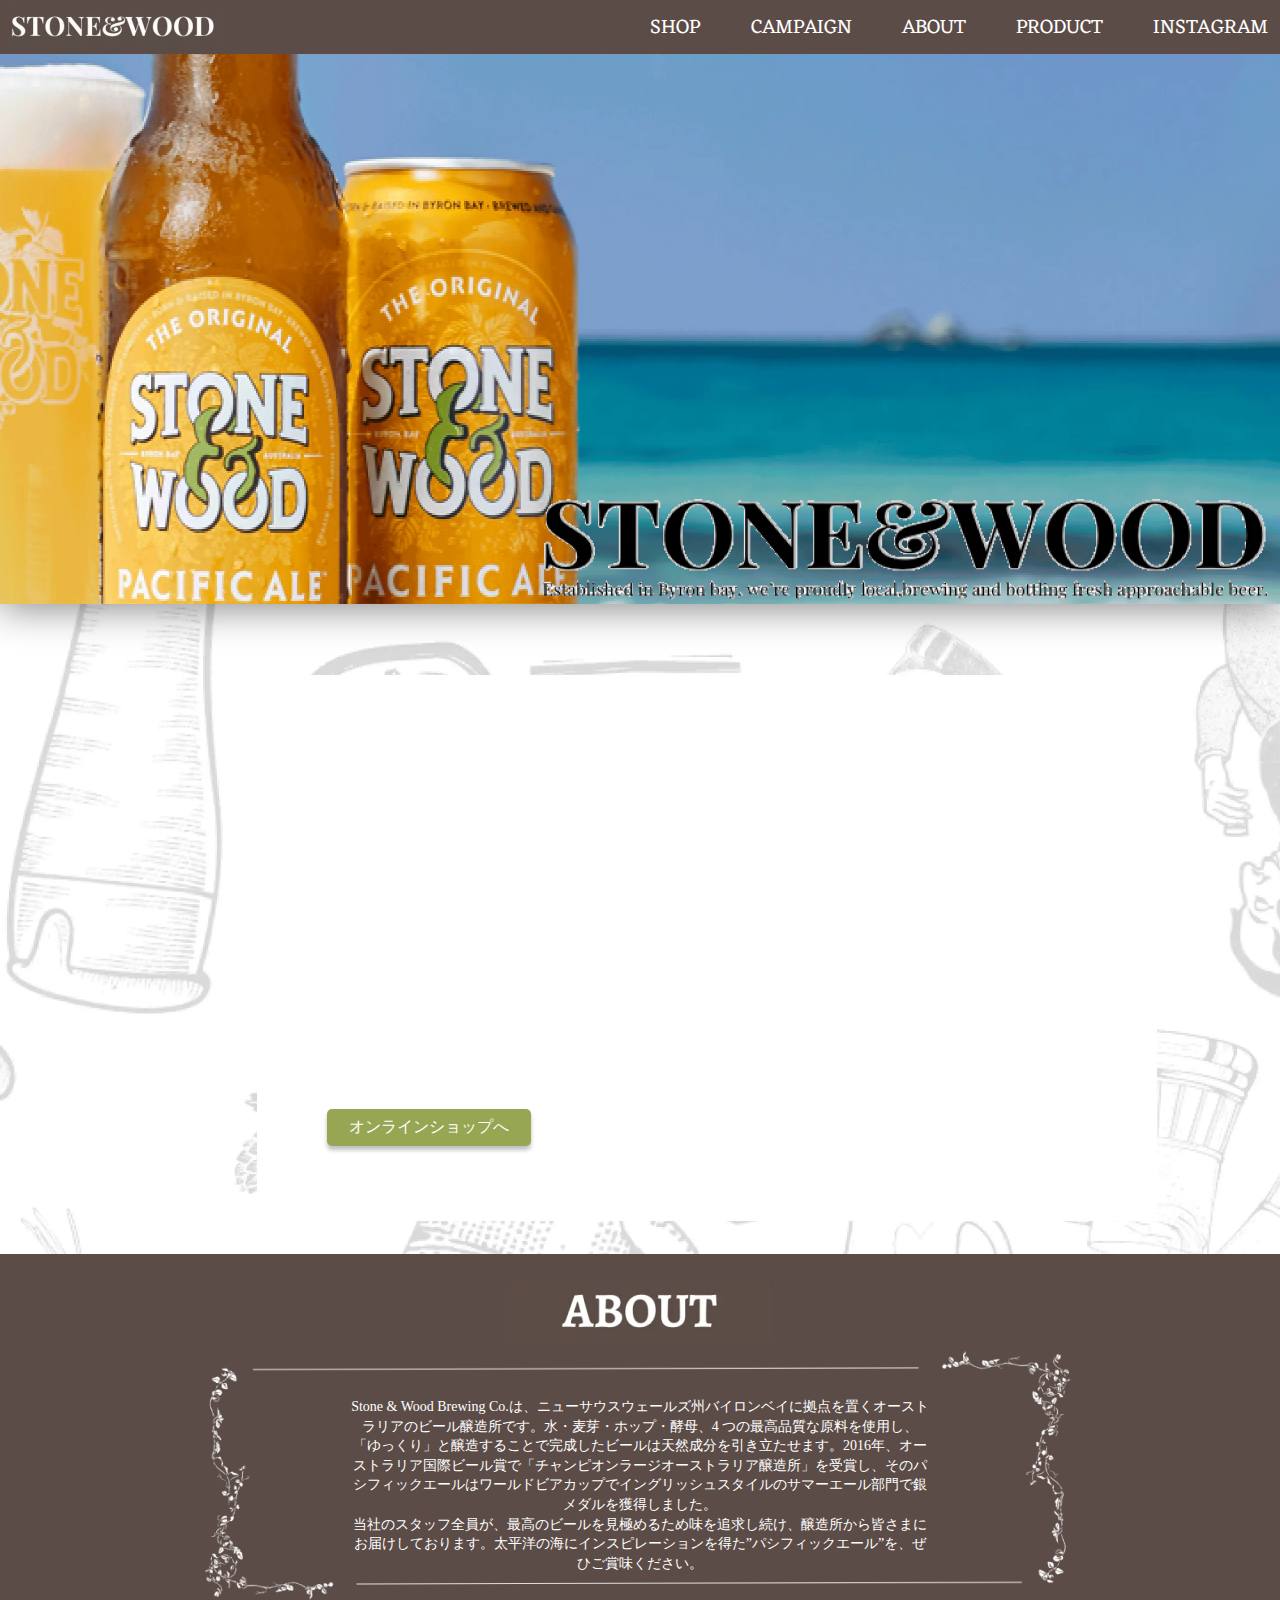
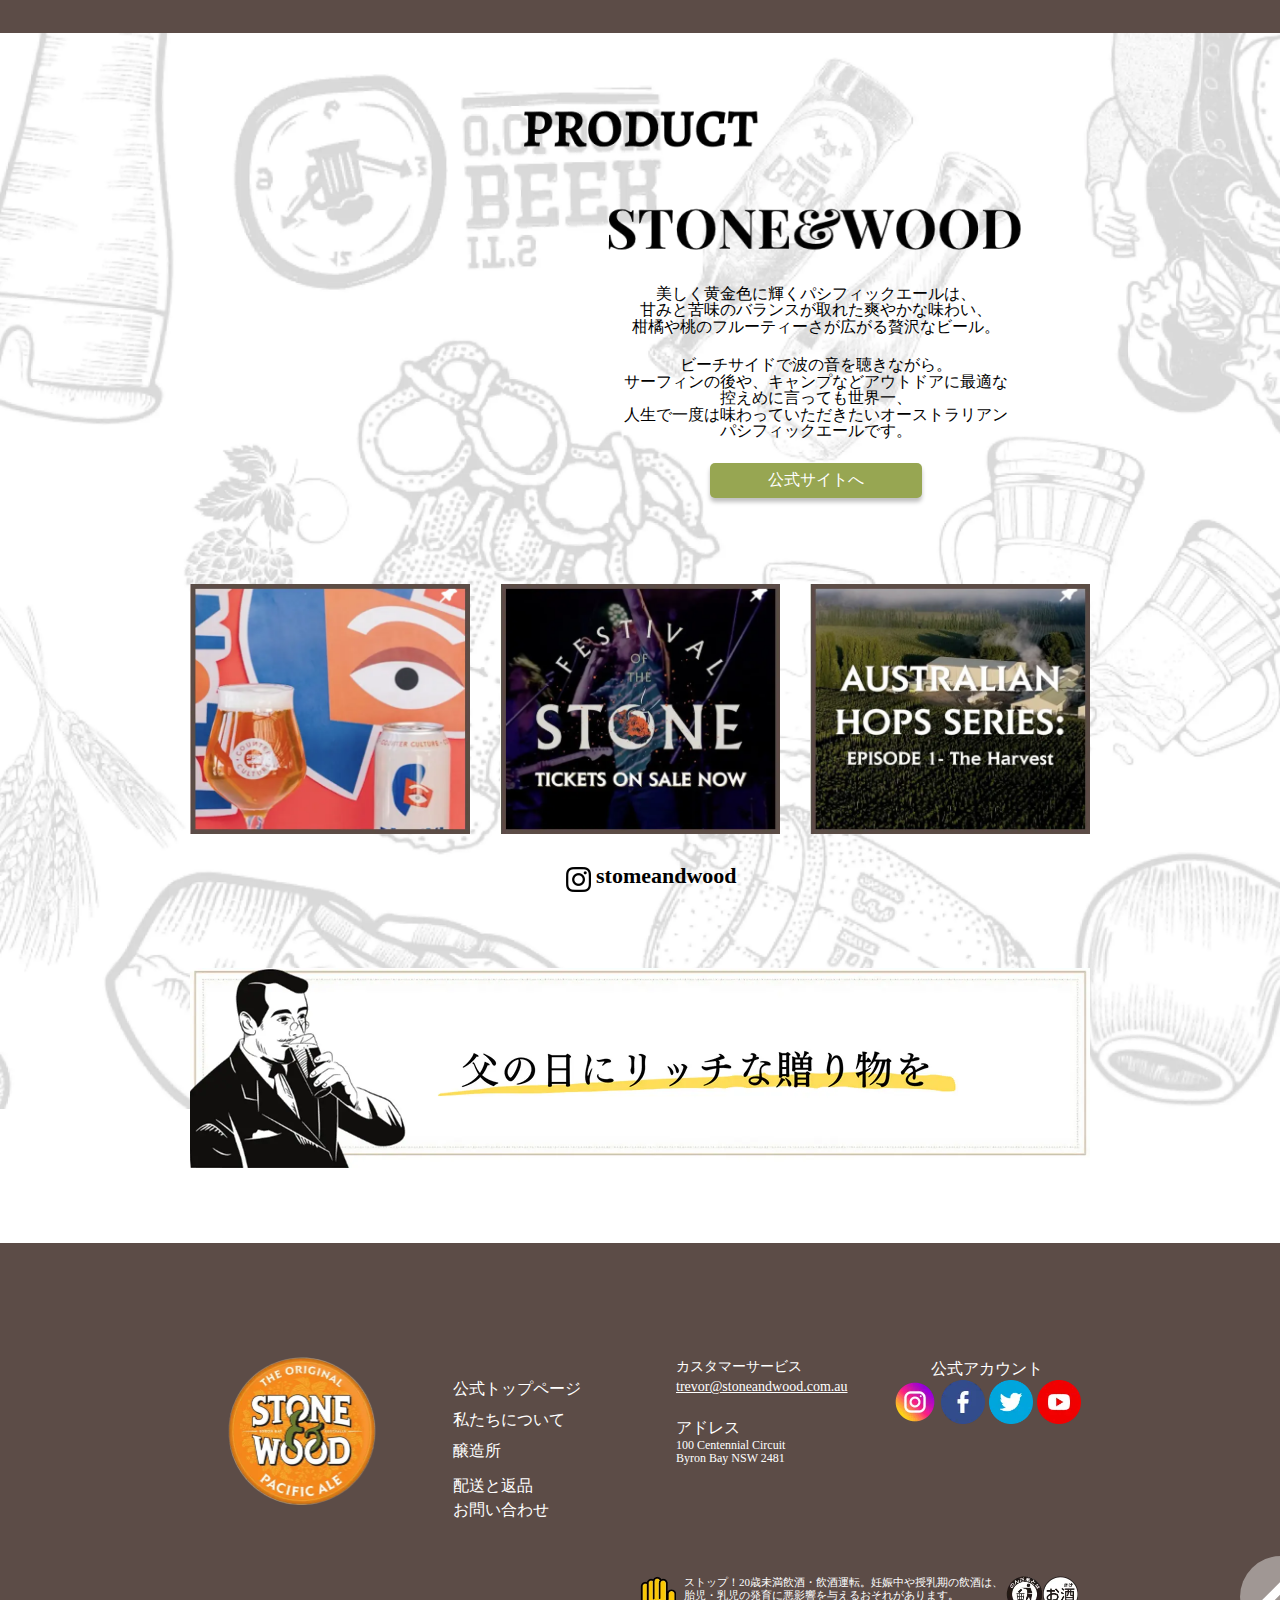
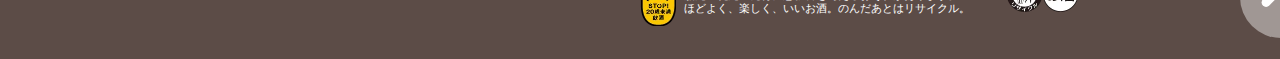
==== index.html @ 662fc303 "0607_リキッド調整前" ====
<!DOCTYPE html>
<html lang="ja">

<head>
  <meta charset="UTF-8">
  <meta http-equiv="X-UA-Compatible" content="IE=edge">
  <meta name="viewport" content="width=device-width, initial-scale=1.0">
  <meta name="description" content="">
  <link rel="stylesheet" type="text/css" href="css/destyle.css">
  <link rel="stylesheet" type="text/css" href="css/style.css?timestamp=<?php echo time(); ?>">
  <title>Stone&Wood ストーンウッド</title>

</head>

<body>
  <!-- 年齢確認ポップアップ
  <div id="blindfold">
    <img src="images/blindfold.webp" alt="blindfold">
    <div id="popup">
      <h2>このサイトはお酒に関する内容を含んでいます。<br>あなたは２０歳以上ですか？</h2>
      <button id="yes">はい</button>
      <button id="no">いいえ</button>
    </div>
  </div> -->

  <header>
    <div class="header_logo">
      <a href="https://www.stoneandwood.com.au/" target="_blank" rel="noopener noreferrer">
        <img src="images/header-logo.webp" alt="STONE&WOOD" class="header_logo__img" width="568" height="88">
      </a>
    </div>
    <div class="nav_menu">
      <ul class="nav_menu__ul">
        <li class="nav_menu__li"><a href="https://shop.www.stoneandwood.com.au/" target="_blank"
            rel="noopener noreferrer">SHOP</a></li>
        <li class="nav_menu__li"><a href="#campaing_jp_point">CAMPAIGN</a></li>
        <li class="nav_menu__li"><a href="#about_jp_point">ABOUT</a></li>
        <li class="nav_menu__li"><a href="#product_jp_point">PRODUCT</a></li>
        <li class="nav_menu__li"><a href="https://www.instagram.com/stoneandwood/" target="_blank"
            rel="noopener noreferrer">INSTAGRAM</a></li>
      </ul>
    </div>
  </header>

  <main>

    <section id="keyvisual">
      <img src="images/keyvisual.webp" alt="" class="keyvisual__img" width="2880" height="1100">
      <div class="kv_logo">
        <h1>
          <img src="images/kv-logo.webp" alt="STONEandWOOD" class="kv_logo__img" width="1474" height="254">
        </h1>
      </div>
    </section>

    <div id="campaing_jp_point"></div>
    <section id="contents1">
      <div class="inner">
        <div class="contents1_title">
          <h2>
            <img src="images/c1-title-pc.webp" alt="リッチなお取り寄せ父の日ギフト" class="contents1_title__img blurTrigger"
              width="1612" height="480">
          </h2>
        </div>
        <div class="contents1_cards">
          <div class="contents1_card c1_card_text">
            <h3 class="blurTrigger">今回限り！<br>父の日キャンペーン実施中</h3>
            <h4 class="blurTrigger">父の日のプレゼントとして<br>６瓶セットのStone Woodをご用意。<br>
              メッセージカードを添えて、<br>大切なお父さんへお届け。</h4>
            <p class="note__p blurTrigger">※ご注文画面のギフト設定から<br>無料メッセージカードを選択してください。</p>
            <p class="price__p blurTrigger">StoneWood　６瓶パック<br>¥2,192(税込)</p>
            <a href="">
              <button type="button">オンラインショップへ</button>
            </a>
          </div>
          <div class="contents1_card c1_card_img">
            <img src="images/stonewood6p.webp" alt="" class="contents1_card__img blurTrigger" width="594" height="691">
          </div>
        </div>
      </div>
    </section>

    <div id="about_jp_point"></div>
    <section id="about">
      <div class="inner">
        <h2>
          <img src="images/about-title-pc.webp" alt="about" class="about_title__img" width="536" height="120">
        </h2>
        <div class="about_text">
          <p>Stone & Wood Brewing Co.は、ニューサウスウェールズ州バイロンベイに拠点を置くオースト
            ラリアのビール醸造所です。水・麦芽・ホップ・酵母、4 つの最高品質な原料を使用し、
            「ゆっくり」と醸造することで完成したビールは天然成分を引き立たせます。2016年、オー
            ストラリア国際ビール賞で「チャンピオンラージオーストラリア醸造所」を受賞し、そのパ
            シフィックエールはワールドビアカップでイングリッシュスタイルのサマーエール部門で銀
            メダルを獲得しました。<br>
            当社のスタッフ全員が、最高のビールを見極めるため味を追求し続け、醸造所から皆さまに
            お届けしております。太平洋の海にインスピレーションを得た”パシフィックエール”を、ぜ
            ひご賞味ください。
          </p>
        </div>
      </div>
    </section>

    <div id="product_jp_point"></div>
    <section id="product">
      <div class="inner">
        <h2 class="product__h2">
          <img src="images/product-title-pc.webp" alt="PRODUCT" class="product_title__img" width="584" height="140">
        </h2>

        <div class="product_cards">
          <!-- プロダクトのイメージ -->
          <div class="product_card product_img">
            <img src="images/product-img-pc.webp" alt="" class="producr_img__img  blurTrigger" width="676" height="588">
          </div>

          <!-- プロダクトの紹介 -->
          <div class="product_card product_text">
            <h3 class="product_text__h3">
              <img src="images/product-name-pc.webp" alt="STONE&WOOD" class="product_text__img" width="864"
                height="172">
            </h3>
            <div class="product_text_box">
              <p>
                美しく黄金色に輝くパシフィックエールは、<br>
                甘みと苦味のバランスが取れた爽やかな味わい、<br>
                柑橘や桃のフルーティーさが広がる贅沢なビール。<br>
              </p>
              <p>
                ビーチサイドで波の音を聴きながら。<br>
                サーフィンの後や、キャンプなどアウトドアに最適な<br>
                控えめに言っても世界一、<br>
                人生で一度は味わっていただきたいオーストラリアン<br>
                パシフィックエールです。
              </p>
            </div>

            <!-- 公式サイトリンクボタン -->
            <a href="https://www.stoneandwood.com.au/" target="_blank" rel="noopener noreferrer">
              <button class="product_text_btn" type="button">公式サイトへ</button>
            </a>

          </div>
        </div>

        <!-- Instagramフィード -->
        <div class="instview">
          <div class="ins_cards">
            <div class="inst_card">
              <a class="inst_card__a" href="https://www.instagram.com/p/CsQhPP6slwP/" target="_blank"
                rel="noopener noreferrer">
                <img src="images/2023-05-20 20 1.webp" alt="" class="inst_card__img" width="564" height="520">
              </a>
            </div>
            <div class="inst_card">
              <a class="inst_card__a" href="https://www.instagram.com/p/CtA5qsPv8ST/" target="_blank"
                rel="noopener noreferrer">
                <img src="images/2023-05-20 20 2.webp" alt="" class="inst_card__img" width="571" height="520">
              </a>
            </div>
            <div class="inst_card">
              <a class="inst_card__a" href="https://www.instagram.com/p/Crsn2yBh9WK/" target="_blank"
                rel="noopener noreferrer">
                <img src="images/2023-05-20 20 3.webp" alt="" class="inst_card__img" width="571" height="520">
              </a>
            </div>
          </div>
          <a class="instview__a" href="https://www.instagram.com/stoneandwood/" target="_blank"
            rel="noopener noreferrer">
            <img src="images/instagram-icon.webp" alt="" class="inatview__img" width="72" height="50">stomeandwood</a>

        </div>
        <div class="banner">
          <a class="banner__a" href="">
            <h3>
              <img src="images/banner-pc.webp" alt="父の日にリッチな贈り物を" class="banner_btn" width="1800" height="400">
            </h3>
            <img src="images/kirakira.webp" alt="キラキラ" class="kirakira_1__img" width="264" height="246">
            <img src="images/kirakira.webp" alt="キラキラ" class="kirakira_2__img" width="264" height="246">
            <img src="images/kirakira.webp" alt="キラキラ" class="kirakira_3__img" width="264" height="246">
            <img src="images/kirakira.webp" alt="キラキラ" class="kirakira_4__img" width="264" height="246">
          </a>

        </div>
      </div>
      </div>
    </section>

    <footer>
      <div class="inner">


        <div class="footer_box">
          <a href="https://www.stoneandwood.com.au/" target="_blank" rel="noopener noreferrer">
            <div class="logo_circle">
              <img src="images/sw-circle-logo.webp" alt="STONEandWOOD" class="logo_circle__img" width="305"
                height="296">
            </div>
          </a>
          <div class="footer_nav">
            <nav class="footer__nav">
              <ul>
                <li class="footer__nav__li">
                  <a href="https://www.stoneandwood.com.au/" target="_blank" rel="noopener noreferrer">公式トップページ</a>
                </li>
                <li class="footer__nav__li"><a href="#">私たちについて</a></li>
                <li class="footer__nav__li"> <a href="#">醸造所</a> </li>
                <li class="footer__nav__li"> <a href="#">配送と返品</a> </li>
                <li class="footer__nav__li"> <a href="#">お問い合わせ</a> </li>
              </ul>
            </nav>
          </div>
          <div class="footer_info">
            <div class="footer_info_customer">
              <p>カスタマーサービス</p>
              <a href="mailto:trevor@stoneandwood.com.au">trevor@stoneandwood.com.au</a>
            </div>
            <div class="footer_info_address">
              <p>アドレス</p>
              <p> 100 Centennial Circuit<br> Byron Bay NSW 2481 </p>
            </div>
          </div>
          <div class="sns">
            <p>

              公式アカウント
            </p>
            <div class="sns_img">
              <a href="https://www.instagram.com/stoneandwood/" target="_blank" rel="noopener noreferrer">
                <img src="images/instagram.webp" alt="" class="sns__img" width="88" height="88">
              </a>
            </div>

            <div class="sns_img">
              <a href="https://www.facebook.com/stoneandwoodbrewing" target="_blank" rel="noopener noreferrer">
                <img src="images/facebook.webp" alt="" class="sns__img" width="80" height="80">
              </a>
            </div>


            <div class="sns_img">
              <a href="https://twitter.com/stoneandwood" target="_blank" rel="noopener noreferrer">
                <img src="images/twitter.webp" alt="" class="sns__img" width="80" height="80">
              </a>
            </div>


            <div class="sns_img">
              <a href="https://vimeo.com/stoneandwood" target="_blank" rel="noopener noreferrer">
                <img src="images/youtube.webp" alt="" class="sns__img" width="80" height="80">
              </a>
            </div>
          </div>

        </div>


        <div class="footer_note">
          <img src="images/stop.webp" alt="" class="footer_note_sopt__img" width="71" height="99">
          <p class="footer_note__p">
            ストップ！20歳未満飲酒・飲酒運転。妊娠中や授乳期の飲酒は、<br>
            胎児・乳児の発育に悪影響を与えるおそれがあります。<br>
            ほどよく、楽しく、いいお酒。のんだあとはリサイクル。
          </p>
          <img src="images/recycle.webp" alt="" class="footer_note__img" width="71" height="71">
          <img src="images/osake.webp" alt="" class="footer_note__img" width="71" height="71">
        </div>
        <a class="topmove_btn__p" href="#">
          <div class="topmove_btn"></div>
        </a>















      </div>
    </footer>

  </main>
  <script src="https://code.jquery.com/jquery-3.4.1.min.js"
    integrity="sha256-CSXorXvZcTkaix6Yvo6HppcZGetbYMGWSFlBw8HfCJo=" crossorigin="anonymous"></script>
  <script src="js/blindfold.js"></script>
  <!-- 年齢確認ポップアップ -->
  <script src="js/blurtrigger.js"></script>
</body>

</html>
---- css/destyle.css ----
/*! destyle.css v3.0.2 | MIT License | https://github.com/nicolas-cusan/destyle.css */

/* Reset box-model and set borders */
/* ============================================ */

*,
::before,
::after {
  box-sizing: border-box;
  border-style: solid;
  border-width: 0;
}

/* Document */
/* ============================================ */

/**
 * 1. Correct the line height in all browsers.
 * 2. Prevent adjustments of font size after orientation changes in iOS.
 * 3. Remove gray overlay on links for iOS.
 */

html {
  line-height: 1.15; /* 1 */
  -webkit-text-size-adjust: 100%; /* 2 */
  -webkit-tap-highlight-color: transparent; /* 3*/
}

/* Sections */
/* ============================================ */

/**
 * Remove the margin in all browsers.
 */

body {
  margin: 0;
}

/**
 * Render the `main` element consistently in IE.
 */

main {
  display: block;
}

/* Vertical rhythm */
/* ============================================ */

p,
table,
blockquote,
address,
pre,
iframe,
form,
figure,
dl {
  margin: 0;
}

/* Headings */
/* ============================================ */

h1,
h2,
h3,
h4,
h5,
h6 {
  font-size: inherit;
  font-weight: inherit;
  margin: 0;
}

/* Lists (enumeration) */
/* ============================================ */

ul,
ol {
  margin: 0;
  padding: 0;
  list-style: none;
}

/* Lists (definition) */
/* ============================================ */

dt {
  font-weight: bold;
}

dd {
  margin-left: 0;
}

/* Grouping content */
/* ============================================ */

/**
 * 1. Add the correct box sizing in Firefox.
 * 2. Show the overflow in Edge and IE.
 */

hr {
  box-sizing: content-box; /* 1 */
  height: 0; /* 1 */
  overflow: visible; /* 2 */
  border-top-width: 1px;
  margin: 0;
  clear: both;
  color: inherit;
}

/**
 * 1. Correct the inheritance and scaling of font size in all browsers.
 * 2. Correct the odd `em` font sizing in all browsers.
 */

pre {
  font-family: monospace, monospace; /* 1 */
  font-size: inherit; /* 2 */
}

address {
  font-style: inherit;
}

/* Text-level semantics */
/* ============================================ */

/**
 * Remove the gray background on active links in IE 10.
 */

a {
  background-color: transparent;
  text-decoration: none;
  color: inherit;
}

/**
 * 1. Remove the bottom border in Chrome 57-
 * 2. Add the correct text decoration in Chrome, Edge, IE, Opera, and Safari.
 */

abbr[title] {
  text-decoration: underline dotted; /* 2 */
}

/**
 * Add the correct font weight in Chrome, Edge, and Safari.
 */

b,
strong {
  font-weight: bolder;
}

/**
 * 1. Correct the inheritance and scaling of font size in all browsers.
 * 2. Correct the odd `em` font sizing in all browsers.
 */

code,
kbd,
samp {
  font-family: monospace, monospace; /* 1 */
  font-size: inherit; /* 2 */
}

/**
 * Add the correct font size in all browsers.
 */

small {
  font-size: 80%;
}

/**
 * Prevent `sub` and `sup` elements from affecting the line height in
 * all browsers.
 */

sub,
sup {
  font-size: 75%;
  line-height: 0;
  position: relative;
  vertical-align: baseline;
}

sub {
  bottom: -0.25em;
}

sup {
  top: -0.5em;
}

/* Replaced content */
/* ============================================ */

/**
 * Prevent vertical alignment issues.
 */

svg,
img,
embed,
object,
iframe {
  vertical-align: bottom;
}

/* Forms */
/* ============================================ */

/**
 * Reset form fields to make them styleable.
 * 1. Make form elements stylable across systems iOS especially.
 * 2. Inherit text-transform from parent.
 */

button,
input,
optgroup,
select,
textarea {
  -webkit-appearance: none; /* 1 */
  appearance: none;
  vertical-align: middle;
  color: inherit;
  font: inherit;
  background: transparent;
  padding: 0;
  margin: 0;
  border-radius: 0;
  text-align: inherit;
  text-transform: inherit; /* 2 */
}

/**
 * Reset radio and checkbox appearance to preserve their look in iOS.
 */

[type="checkbox"] {
  -webkit-appearance: checkbox;
  appearance: checkbox;
}

[type="radio"] {
  -webkit-appearance: radio;
  appearance: radio;
}

/**
 * Correct cursors for clickable elements.
 */

button,
[type="button"],
[type="reset"],
[type="submit"] {
  cursor: pointer;
}

button:disabled,
[type="button"]:disabled,
[type="reset"]:disabled,
[type="submit"]:disabled {
  cursor: default;
}

/**
 * Improve outlines for Firefox and unify style with input elements & buttons.
 */

:-moz-focusring {
  outline: auto;
}

select:disabled {
  opacity: inherit;
}

/**
 * Remove padding
 */

option {
  padding: 0;
}

/**
 * Reset to invisible
 */

fieldset {
  margin: 0;
  padding: 0;
  min-width: 0;
}

legend {
  padding: 0;
}

/**
 * Add the correct vertical alignment in Chrome, Firefox, and Opera.
 */

progress {
  vertical-align: baseline;
}

/**
 * Remove the default vertical scrollbar in IE 10+.
 */

textarea {
  overflow: auto;
}

/**
 * Correct the cursor style of increment and decrement buttons in Chrome.
 */

[type="number"]::-webkit-inner-spin-button,
[type="number"]::-webkit-outer-spin-button {
  height: auto;
}

/**
 * 1. Correct the outline style in Safari.
 */

[type="search"] {
  outline-offset: -2px; /* 1 */
}

/**
 * Remove the inner padding in Chrome and Safari on macOS.
 */

[type="search"]::-webkit-search-decoration {
  -webkit-appearance: none;
}

/**
 * 1. Correct the inability to style clickable types in iOS and Safari.
 * 2. Fix font inheritance.
 */

::-webkit-file-upload-button {
  -webkit-appearance: button; /* 1 */
  font: inherit; /* 2 */
}

/**
 * Clickable labels
 */

label[for] {
  cursor: pointer;
}

/* Interactive */
/* ============================================ */

/*
 * Add the correct display in Edge, IE 10+, and Firefox.
 */

details {
  display: block;
}

/*
 * Add the correct display in all browsers.
 */

summary {
  display: list-item;
}

/*
 * Remove outline for editable content.
 */

[contenteditable]:focus {
  outline: auto;
}

/* Tables */
/* ============================================ */

/**
1. Correct table border color inheritance in all Chrome and Safari.
*/

table {
  border-color: inherit; /* 1 */
  border-collapse: collapse;
}

caption {
  text-align: left;
}

td,
th {
  vertical-align: top;
  padding: 0;
}

th {
  text-align: left;
  font-weight: bold;
}
---- css/style.css ----
@charset "UTF-8";

/* リーリース時には消すこと!!! */
* {
  /* outline: 1px rgba(255, 0, 0, 0.8) solid; */
}
/* 変数の定義 */
:root {
  --max-width: 1440px;
  --max-content-width: 900px;
  --min-content-width: 375px;
}

@font-face {
  font-family: 'Zen Old Mincho';
  src: url('../font/Zen_Old_Mincho/ZenOldMincho-Black.ttf') format('truetype');
  font-weight: 900;
  font-style: normal;
}
@font-face {
  font-family: 'Zen Old Mincho';
  src: url('../font/Zen_Old_Mincho/ZenOldMincho-Bold.ttf') format('truetype');
  font-weight: 700;
  font-style: normal;
}
@font-face {
  font-family: 'Zen Old Mincho';
  src: url('../font/Zen_Old_Mincho/ZenOldMincho-Medium.ttf') format('truetype');
  font-weight: 500;
  font-style: normal;
}
@font-face {
  font-family: 'Zen Old Mincho';
  src: url('../font/Zen_Old_Mincho/ZenOldMincho-Regular.ttf') format('truetype');
  font-weight: 400;
  font-style: normal;
}
@font-face {
  font-family: 'Zen Old Mincho';
  src: url('../font/Zen_Old_Mincho/ZenOldMincho-SemiBold.ttf')
    format('truetype');
  font-weight: 600;
  font-style: normal;
}

@font-face {
  font-family: 'Eczar';
  src: url('../font/Eczar/Eczar-VariableFont_wght.ttf') format('truetype');
}

@font-face {
  font-family: 'LiSong Pro';
  src: url('../font/lisong-pro/lisong-pro.ttf') format('truetype');
}

html {
  /* コンテンツ幅でのフォントサイズ */
  max-width: var(--max-width);
  scroll-behavior: smooth;
  margin: 0 auto;
  font-size: clamp(1px, 1.6vw, 16px);
  font-family: 'Zen Old Mincho', serif;
}

.inner {
  max-width: var(--max-content-width);
  min-width: var(--min-content-width);
  margin: 0 auto;
}

button {
  border-radius: 5px;
  background-color: #97a652;
  color: white;
  box-shadow: 0px 4px 4px 0px #00000040;
  font-family: LiSong Pro, serif;
  font-size: 16px;
  font-weight: 400;
  line-height: 16px;
  letter-spacing: 0em;
  text-align: center;
}

button:hover {
  background-color: #788734;
}

/* *********************************************** */
/* 年齢確認ポップアップ */
#blindfold {
  position: fixed;
  top: 0;
  right: 0;
  bottom: 0;
  left: 0;
  background: rgba(0, 0, 0, 0.8);
  z-index: 9999;
}

#blindfold img {
  width: 100%;
  height: 100%;
  object-fit: cover;
}

#popup {
  width: 644px;
  height: 434px;
  position: fixed;
  top: 50%;
  left: 50%;
  transform: translate(-50%, -50%);
  z-index: 10000;
  background: rgba(255, 255, 255, 0.7);
  border-radius: 25px;
  padding-top: 79px;
  text-align: center;
}
#popup h2 {
  position: absolute;
  width: 634px;
  height: 113px;
  left: 16px;
  top: 79px;
  font-size: 28px;
  font-weight: 700;
  line-height: 1.464;
  letter-spacing: 0em;
  text-align: center;
}
#popup button {
  width: 219px;
  height: 84px;
  margin: 162px 47px 0;
  padding: 10px 20px;
  background-color: white;
  background: #ffffff;
  box-shadow: 0px 4px 4px rgba(0, 0, 0, 0.25);
  border-radius: 30px;
  font-size: 28px;
  line-height: 1.448;
  cursor: pointer;
}

/* 年齢確認ポップアップ */
/* レスポンシブ対応 */
@media screen and (max-width: 767px) {
}

/* *********************************************** */
/* header */

header {
  display: flex;
  width: 100%;
  height: 54px;
  position: sticky;
  z-index: 9999;
  top: 0;
  background-color: #5c4c47;
  justify-content: space-between;
}
.header_logo__img {
  margin-top: 3px;
  width: 284px;
  height: 44px;
}
.nav_menu {
  width: fit-content;
  font-family: 'Eczar', serif;
  font-size: 20px;
  font-weight: 400;
  line-height: 1.8;
  letter-spacing: 0em;
  color: white;
  vertical-align: middle;
}
.nav_menu__ul {
  margin-top: 10px;
}
.nav_menu__li:not(:last-child) {
  margin-right: 45px;
}
.nav_menu__li:last-child {
  margin-right: 12px;
}
.nav_menu__li {
  display: inline-flex;
}

/* レスポンシブ対応 */
@media screen and (max-width: 767px) {
}

/* *********************************************** */
/* keyvisual */
#keyvisual {
  width: 100%;
  height: auto;
  position: relative;
  /* background-image: url(../images/keyvisual.webp); */
  /* text-align: right; */
  /* vertical-align: bottom; */
}
.kv_logo {
  display: inline;
  width: 767px;
  height: 127px;
  position: absolute;
  bottom: 0;
  right: 0;
}
.keyvisual__img {
  width: 100%;
  height: 550px;
  box-shadow: 0px 4px 37px 0px #0000007a;
}

.kv_logo__img {
  width: 767px;
  height: 127px;
}

/* レスポンシブ対応 */
@media screen and (max-width: 767px) {
}

/* *********************************************** */
/* contents1 */
#campaing_jp_point {
  margin-top: -55px;
  padding-top: 55px;
}

#contents1 {
  z-index: 100;
  width: 100%;
  height: 650px;
  padding-top: 15px;
  background-image: url(../images/kabegami1.webp);
  background-size: cover;
}
.contents1_title {
  width: 806px;
  height: 240px;
  margin-left: 43px;
}
.contents1_title__img {
  width: 806px;
  height: 240px;
}

.contents1_cards {
  display: flex;
}

.c1_card_text {
  width: 282px;
  margin-left: 98px;
  text-align: center;
}
.c1_card_text h3 {
  width: 100%;
  font-size: 20px;
  font-weight: 900;
  line-height: 1;
  letter-spacing: 0em;
  text-align: center;
}
.c1_card_text h4 {
  width: 100%;
  padding-top: 23px;
  font-size: 16px;
  font-weight: 400;
  line-height: 1.2;
  letter-spacing: 0em;
  text-align: center;
}
.c1_card_text .note__p {
  width: 100%;
  padding-top: 5px;
  font-size: 12px;
  font-weight: 400;
  line-height: 1.2;
  letter-spacing: 0em;
  text-align: center;
}
.c1_card_text .price__p {
  width: 100%;
  padding-top: 25px;
  padding-bottom: 13px;
  font-size: 16px;
  font-weight: 900;
  line-height: 1.2;
  letter-spacing: 0em;
  text-align: center;
  text-decoration: underline;
}
.c1_card_text button {
  width: 204px;
  height: 37px;
}

.c1_card_img {
  width: 297px;
  margin-top: -10px;
  margin-left: 35px;
}
.contents1_card__img {
  width: 297px;
  height: 346px;
}

/* レスポンシブ対応 */
@media screen and (max-width: 767px) {
}

/* *********************************************** */
/* about */
#about_jp_point {
  margin-top: -55px;
  padding-top: 55px;
}
#about {
  width: 100%;
  height: 379px;
  padding-top: 27px;
  background-color: #5c4c47;
}
.about_title__img {
  display: block;
  width: 268px;
  height: 60px;
  margin: 0 auto;
}
.about_text {
  display: block;
  width: 900px;
  height: 269px;
  margin: 0 auto;
  padding-top: 56px;
  background-image: url('../images/frame-pc.webp');
  background-size: cover;
}
.about_text p {
  width: 586px;
  margin: 0 auto;
  font-size: 14px;
  font-weight: 400;
  line-height: 1.4;
  letter-spacing: 0;
  text-align: center;
  color: white;
}

/* レスポンシブ対応 */
@media screen and (max-width: 767px) {
}

/* *********************************************** */
/* product */
#product_jp_point {
  margin-top: -55px;
  padding-top: 55px;
}
#product {
  width: 100%;
  height: 1210px;
  padding-top: 61px;
  background-image: url('../images/bg-pc.webp');
  background-size: 100vw 84.03vw;
  background-repeat: no-repeat;
  background-position: top;
}
.product__h2 {
  display: block;
  width: fit-content;
  margin: 0 auto;
}
.product_title__img {
  width: 292px;
  height: 70px;
}

.product_cards {
  display: flex;
  height: fit-content;
  padding-bottom: 86px;
}

.product_card {
}
.product_img {
  width: fit-content;
  padding-top: 40px;
  padding-left: 60px;
}
.producr_img__img {
  width: 338px;
  height: 294px;
}
.product_text {
  display: block;
  width: fit-content;
  padding: 16px 12px 0;
}
.product_text__h3 {
  display: block;
  width: 100%;
  text-align: center;
}
.product_text__img {
  width: 432px;
  height: 86px;
}
.product_text_box {
  width: 391px;
  height: fit-content;
  margin: 0 auto;
  padding-top: 20px;
  text-align: center;
}
.product_text_box p:first-child {
  padding-bottom: 22px;
}
.product_text_box p {
  display: block;
  font-size: 16px;
  line-height: 1.03;
}
.product_text button {
  display: block;
  width: 212px;
  height: 35px;
  margin: 23px auto 0;
}
.instview a {
  display: inline-flex;
  width: fit-content;
  margin-top: 33px;
  margin-left: 370px;
  align-items: start;
  font-weight: 900;
  font-size: 22px;
  line-height: 0.81;
}
.inatview__img {
  width: 36px;
  height: 25px;
}
.ins_cards {
  display: flex;
  width: 900px;
}

.inst_card:not(:last-child) {
  margin-right: 30px;
}
.inst_card:last-child {
  margin-right: 0;
}
.inst_card {
  width: 280px;
}
.inst_card .inst_card__a {
  display: block;
  margin: 0;
}

.inst_card__img {
  display: block;
  width: 280px;
  height: 250px;
}

.banner {
  width: 100%;
  margin-top: 72px;
}
.banner__a {
  display: block;
  position: relative;
  height: 200px;
  transition: 1.5s;
}
.banner__a:hover {
  transform: scale(1.05, 1.05);
  transition: 1.5s;
}
.banner_btn {
  width: 900px;
  height: 200px;
}
.kirakira_1__img {
  position: absolute;
  top: -24px;
  left: 145px;
  width: 132px;
  height: 123px;

  animation-name: kira1;
  opacity: 0;
  animation-duration: 8s;
  animation-timing-function: ease-in;
  animation-delay: 1s;
  animation-iteration-count: infinite;
  animation-direction: alternate;
  animation-fill-mode: forwards;
  animation-play-state: running;
}
@keyframes kira1 {
  0% {
    opacity: 0;
  }
  90% {
    opacity: 0;
  }
  100% {
    opacity: 1;
  }
}
.kirakira_2__img {
  position: absolute;
  top: 70px;
  left: 765px;
  width: 117px;
  height: 115px;

  animation-name: kira1;
  opacity: 0;
  animation-duration: 8s;
  animation-timing-function: ease-in;
  animation-delay: 5s;
  animation-iteration-count: infinite;
  animation-direction: alternate;
  animation-fill-mode: forwards;
  animation-play-state: running;
}
.kirakira_3__img {
  position: absolute;
  top: 20px;
  left: 555px;
  width: 60px;
  height: 50px;

  animation-name: kira1;
  opacity: 0;
  animation-duration: 8s;
  animation-timing-function: ease-in;
  animation-delay: 9s;
  animation-iteration-count: infinite;
  animation-direction: alternate;
  animation-fill-mode: forwards;
  animation-play-state: running;
}
.kirakira_4__img {
  position: absolute;
  top: 137px;
  left: 307px;
  width: 58px;
  height: 46px;

  animation-name: kira1;
  opacity: 0;
  animation-duration: 8s;
  animation-timing-function: ease-in;
  animation-delay: 13s;
  animation-iteration-count: infinite;
  animation-direction: alternate;
  animation-fill-mode: forwards;
  animation-play-state: running;
}

/* レスポンシブ対応 */
@media screen and (max-width: 767px) {
}

/* *********************************************** */
/* footer */
footer {
  width: 100%;
  height: 416px;
  padding-top: 114px;
  background-color: #5c4c47;
  color: white;
}
.footer_box {
  display: flex;
  width: 856px;
  margin: 0 8px 0 auto;
}
.logo_circle {
  width: 152px;
  height: 148px;
}
.logo_circle__img {
  width: 152px;
  height: 148px;
}
.footer_nav {
  width: 223px;
  margin-left: 75px;
  font-size: 16px;
  line-height: 1.448;
}
.footer__nav__li:first-child {
  margin-top: 20px;
}
.footer__nav__li:nth-child(2) {
  margin-top: 8px;
}
.footer__nav__li:nth-child(3) {
  margin-top: 8px;
}
.footer__nav__li:nth-child(4) {
  margin-top: 12px;
}
.footer__nav__li:last-child {
  margin-top: 0;
}

.footer_info {
  width: 216px;
}
.footer_info_customer p {
  font-size: 14px;
  line-height: 1.45;
}
.footer_info_customer a {
  font-size: 14px;
  line-height: 1.45;
  text-decoration: underline;
}
.footer_info_address p:first-child {
  margin-top: 18px;
  font-size: 16px;
  line-height: 1.45;
}
.footer_info_address p:last-child {
  font-size: 12px;
  line-height: 1.1;
}

.sns {
  width: 190px;
  font-size: 16px;
  line-height: 1.44;
  text-align: center;
}
.sns p {
  display: block;
  width: 100%;
}
.sns_img {
  display: inline-block;
  width: 44px;
  height: 44px;
  justify-content: space-between;
}

.sns__img:first-child {
  width: 44px;
  height: 44px;
}
.sns__img:not(:first-child) {
  width: 40px;
  height: 40px;
}
.footer_note {
  display: flex;
  width: fit-content;
  margin: 55px 12px 0 auto;
}
.footer_note_sopt__img {
  width: 36px;
  height: 50px;
}
.footer_note__p {
  display: contents;
  display: flex;
  margin-left: 8px;
  width: 322px;
  font-size: 11px;
  line-height: 1.21;
}

.footer_note__img {
  width: 36px;
  height: 36px;
}

.topmove_btn__p {
  display: block;
  height: 0;
}
.topmove_btn {
  position: relative;
  width: 82px;
  height: 82px;
  background-color: rgba(255, 255, 255, 0.42);
  border-radius: 50%;
  bottom: 70px;
  left: 1050px;
}
.topmove_btn::before {
  position: relative;
  content: ' ';
  display: block;
  width: 9px;
  height: 30px;
  background-color: white;
  border-radius: 0 0 5px 5px;
  transform: rotate(0.125turn);
  top: 24px;
  left: 29px;
}

.topmove_btn::after {
  position: relative;
  content: ' ';
  display: block;
  width: 9px;
  height: 30px;
  background-color: white;
  border-radius: 0 0 5px 5px;
  transform: rotate(-0.125turn);
  top: -6px;
  left: 45px;
}
.topmove_btn:hover {
  background-color: #f7881d;
}

/* レスポンシブ対応 */
@media screen and (max-width: 767px) {
}

/* *********************************************** */

/* レスポンシブ対応 */
@media screen and (max-width: 767px) {
}

/* *********************************************** */

/* レスポンシブ対応 */
@media screen and (max-width: 767px) {
}

/* *********************************************** */

/* レスポンシブ対応 */
@media screen and (max-width: 767px) {
}

/*==================================================
じわっ
===================================*/

.blur {
  animation-name: blurAnime;
  animation-duration: 1.5s;
  animation-fill-mode: forwards;
}

@keyframes blurAnime {
  from {
    filter: blur(10px);
    transform: scale(1.02);
    opacity: 0;
  }

  to {
    filter: blur(0);
    transform: scale(1);
    opacity: 1;
  }
}

.blurTrigger {
  opacity: 0;
}
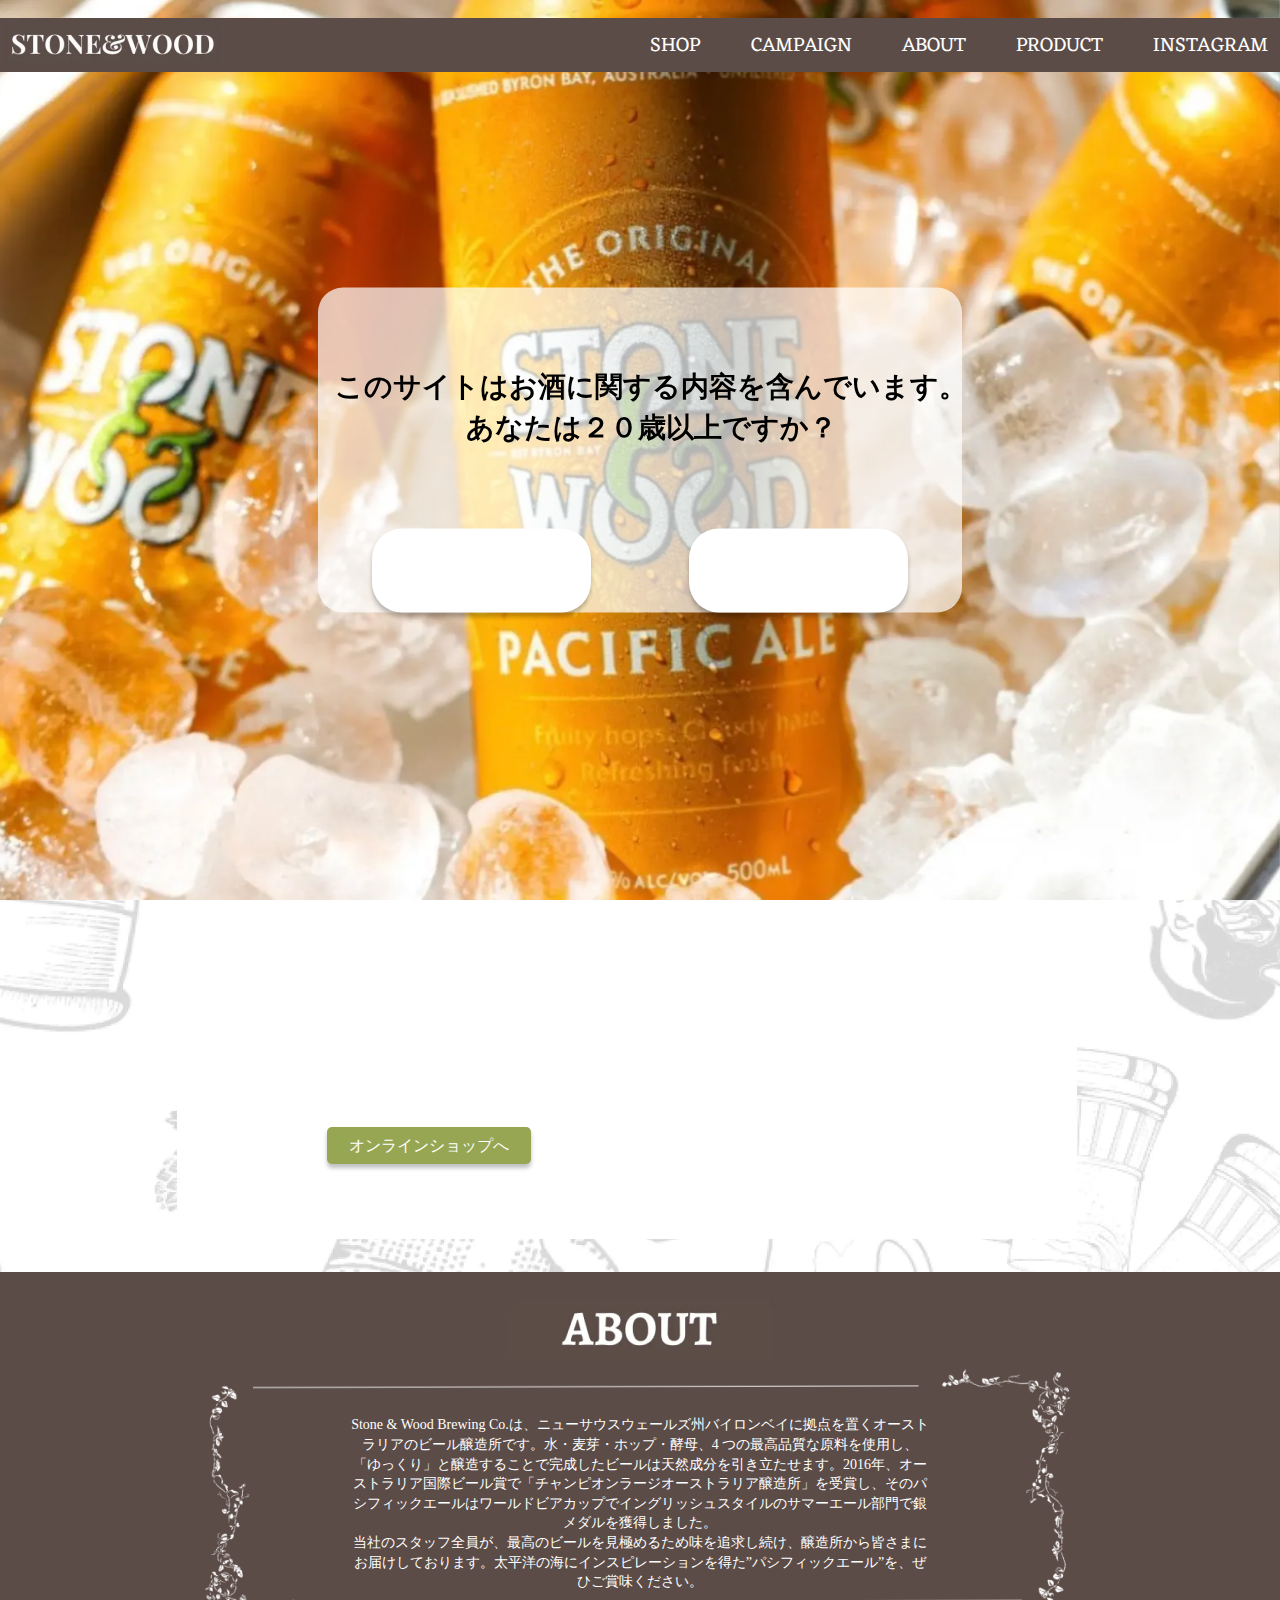
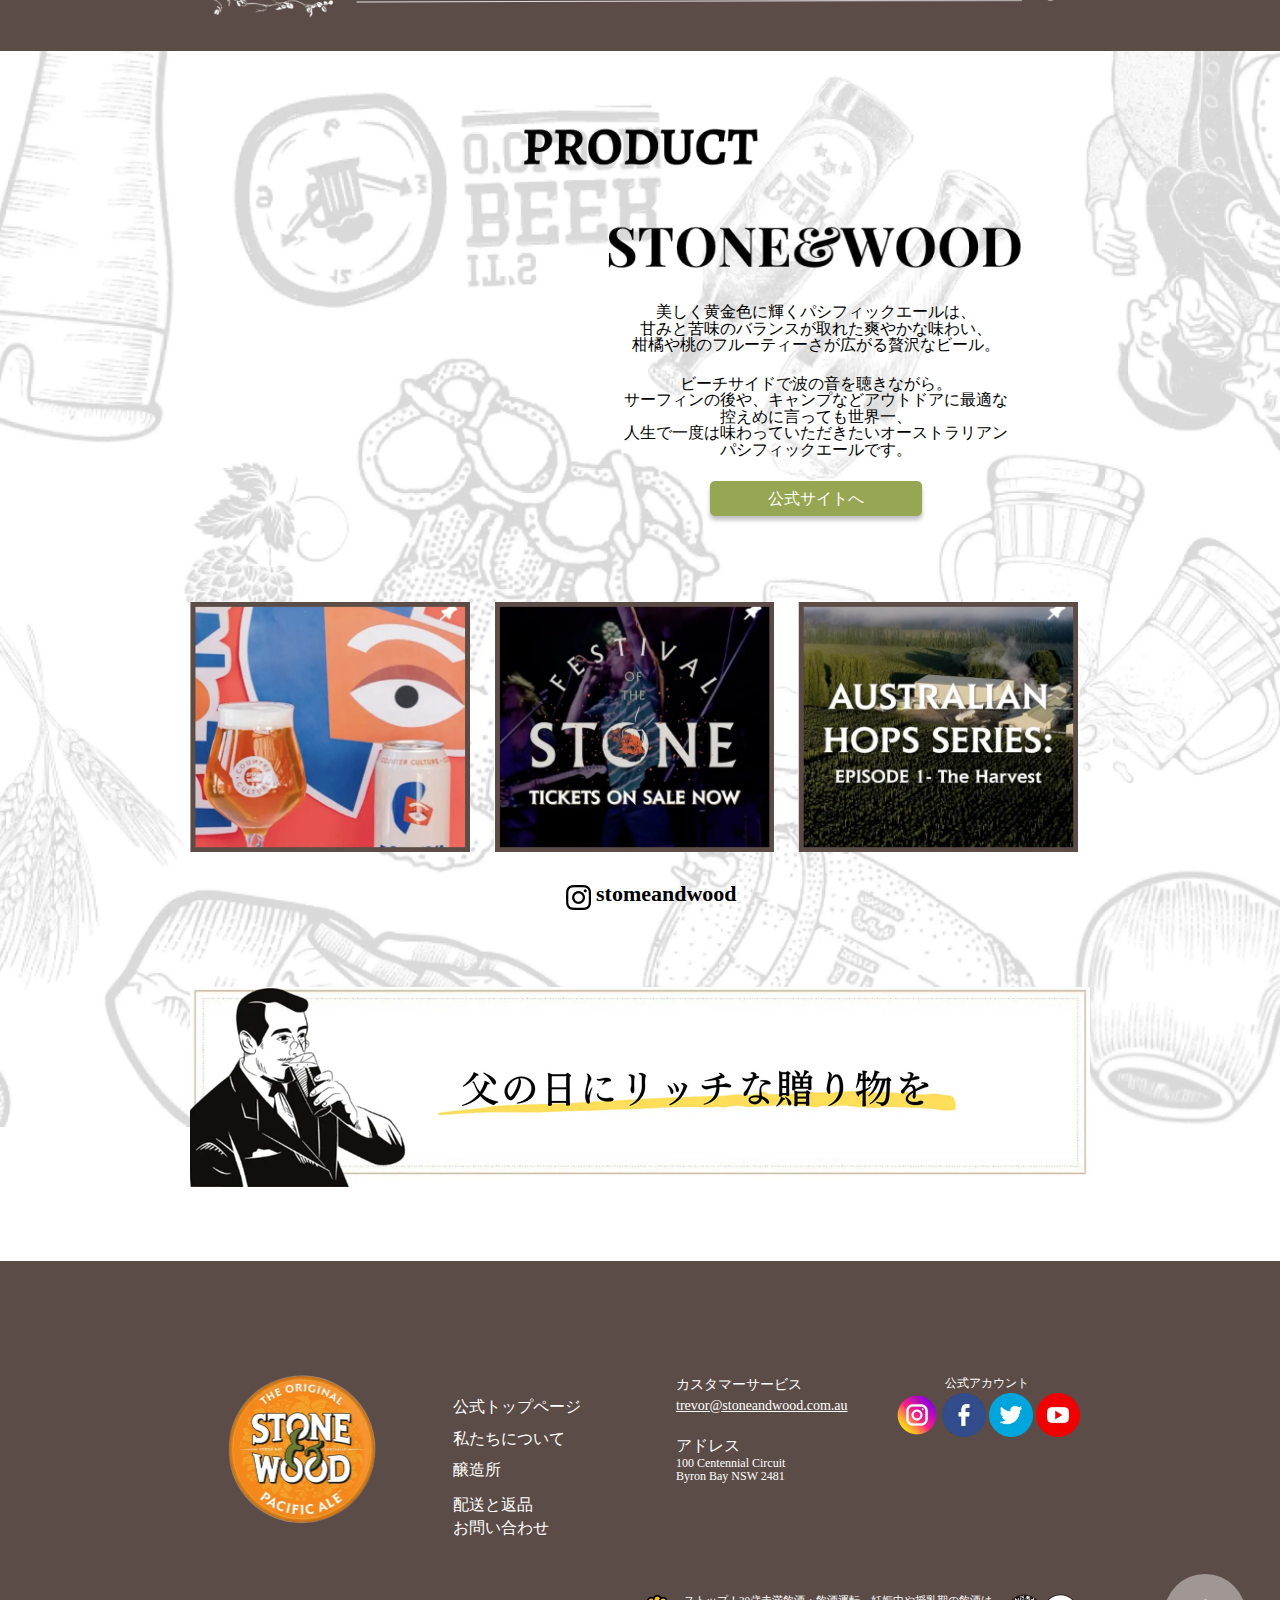
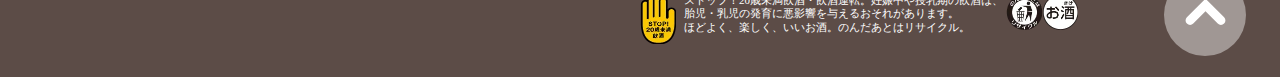
==== commit bb4e1d9c: "PCリキッド調整中" ====
--- a/index.html
+++ b/index.html
@@ -13,7 +13,7 @@
 </head>
 
 <body>
-  <!-- 年齢確認ポップアップ
+  年齢確認ポップアップ
   <div id="blindfold">
     <img src="images/blindfold.webp" alt="blindfold">
     <div id="popup">
@@ -21,7 +21,7 @@
       <button id="yes">はい</button>
       <button id="no">いいえ</button>
     </div>
-  </div> -->
+  </div>
 
   <header>
     <div class="header_logo">
@@ -251,10 +251,10 @@
               </a>
             </div>
           </div>
-
-        </div>
-
-
+          
+        </div>
+        
+        
         <div class="footer_note">
           <img src="images/stop.webp" alt="" class="footer_note_sopt__img" width="71" height="99">
           <p class="footer_note__p">
@@ -265,25 +265,25 @@
           <img src="images/recycle.webp" alt="" class="footer_note__img" width="71" height="71">
           <img src="images/osake.webp" alt="" class="footer_note__img" width="71" height="71">
         </div>
-        <a class="topmove_btn__p" href="#">
-          <div class="topmove_btn"></div>
-        </a>
-
-
-
-
-
-
-
-
-
-
-
-
-
-
-
-      </div>
+        
+      </div>
+      <a class="topmove_btn__a" href="#"><div class="topmove_btn"></div></a>
+
+        
+        
+        
+        
+        
+        
+        
+        
+        
+        
+        
+
+
+
+
     </footer>
 
   </main>
--- a/css/style.css
+++ b/css/style.css
@@ -69,14 +69,14 @@
 }
 
 button {
-  border-radius: 5px;
+  border-radius: clamp( 1px, 0.56vw, 5px);
   background-color: #97a652;
   color: white;
-  box-shadow: 0px 4px 4px 0px #00000040;
+  box-shadow: 0px clamp( 1px, 0.44vw, 4px) clamp( 1px, 0.44vw, 4px) 0px #00000040;
   font-family: LiSong Pro, serif;
-  font-size: 16px;
+  font-size: 1rem;
   font-weight: 400;
-  line-height: 16px;
+  line-height: 1;
   letter-spacing: 0em;
   text-align: center;
 }
@@ -104,40 +104,40 @@
 }
 
 #popup {
-  width: 644px;
-  height: 434px;
+  width: clamp( 1px, 71.56vw, 644px);
+  height: clamp( 1px, 48.22vw, 434px)434px;
   position: fixed;
   top: 50%;
   left: 50%;
   transform: translate(-50%, -50%);
   z-index: 10000;
   background: rgba(255, 255, 255, 0.7);
-  border-radius: 25px;
-  padding-top: 79px;
+  border-radius: clamp( 1px, 2.78vw, 25px);
+  padding-top: clamp( 1px, 8.78vw, 79px);
   text-align: center;
 }
 #popup h2 {
   position: absolute;
-  width: 634px;
-  height: 113px;
-  left: 16px;
-  top: 79px;
-  font-size: 28px;
+  width: clamp( 1px, 70.44vw, 634px);
+  height: clamp( 1px, 12.56vw, 113px);
+  left: clamp( 1px, 1.78vw, 16px);
+  top: clamp( 1px, 8.78vw, 79px);
+  font-size: 1.75rem;
   font-weight: 700;
   line-height: 1.464;
   letter-spacing: 0em;
   text-align: center;
 }
 #popup button {
-  width: 219px;
-  height: 84px;
-  margin: 162px 47px 0;
-  padding: 10px 20px;
+  width: clamp( 1px, 24.33vw, 219px);
+  height: clamp( 1px, 9.33vw, 84px);
+  margin: clamp( 1px, 18vw, 162px) clamp( 1px, 5.22vw, 47px) 0;
+  padding: clamp( 1px, 1.11vw, 10px) clamp( 1px, 2.22vw, 20px);
   background-color: white;
   background: #ffffff;
   box-shadow: 0px 4px 4px rgba(0, 0, 0, 0.25);
-  border-radius: 30px;
-  font-size: 28px;
+  border-radius: clamp( 1px, 3.33vw, 30px);
+  font-size: 1.75rem;
   line-height: 1.448;
   cursor: pointer;
 }
@@ -153,7 +153,7 @@
 header {
   display: flex;
   width: 100%;
-  height: 54px;
+  height: clamp( 1px, 6.0vw, 54px);
   position: sticky;
   z-index: 9999;
   top: 0;
@@ -161,14 +161,14 @@
   justify-content: space-between;
 }
 .header_logo__img {
-  margin-top: 3px;
-  width: 284px;
-  height: 44px;
+  margin-top: clamp( 1px, 0.33vw, 3px);
+  width: clamp( 1px, 31.56vw, 284px);
+  height: clamp( 1px, 4.89vw, 44px);
 }
 .nav_menu {
   width: fit-content;
   font-family: 'Eczar', serif;
-  font-size: 20px;
+  font-size: 1.25rem;
   font-weight: 400;
   line-height: 1.8;
   letter-spacing: 0em;
@@ -176,13 +176,13 @@
   vertical-align: middle;
 }
 .nav_menu__ul {
-  margin-top: 10px;
+  margin-top: clamp( 1px, 1.11vw, 10px);
 }
 .nav_menu__li:not(:last-child) {
-  margin-right: 45px;
+  margin-right: clamp( 1px, 5.0vw, 45px);
 }
 .nav_menu__li:last-child {
-  margin-right: 12px;
+  margin-right: clamp( 1px, 1.33vw, 12px);
 }
 .nav_menu__li {
   display: inline-flex;
@@ -196,29 +196,28 @@
 /* keyvisual */
 #keyvisual {
   width: 100%;
-  height: auto;
+  height: clamp( 1px, 61.11vw, 550px);
   position: relative;
-  /* background-image: url(../images/keyvisual.webp); */
-  /* text-align: right; */
-  /* vertical-align: bottom; */
 }
 .kv_logo {
   display: inline;
-  width: 767px;
-  height: 127px;
+  width: clamp( 1px, 85.22vw, 767px);
+  height: clamp( 1px, 14.11vw, 127px);
   position: absolute;
   bottom: 0;
   right: 0;
 }
 .keyvisual__img {
   width: 100%;
-  height: 550px;
-  box-shadow: 0px 4px 37px 0px #0000007a;
+  height: clamp( 1px, 61.11vw, 550px);
+  object-fit: cover;
+  object-position: 0 100%;
+  box-shadow: 0px clamp( 1px, 0.44vw, 4px) clamp( 1px, 4.11vw, 37px) 0px #0000007a;
 }
 
 .kv_logo__img {
-  width: 767px;
-  height: 127px;
+  width: clamp( 1px, 85.22vw, 767px);
+  height: clamp( 1px, 14.11vw, 127px);
 }
 
 /* レスポンシブ対応 */
@@ -228,26 +227,27 @@
 /* *********************************************** */
 /* contents1 */
 #campaing_jp_point {
-  margin-top: -55px;
-  padding-top: 55px;
+  margin-top: clamp( -55px, -6.11vw, -1px);
+  padding-top: clamp( 1px, 6.11vw, 55px);
 }
 
 #contents1 {
   z-index: 100;
   width: 100%;
-  height: 650px;
-  padding-top: 15px;
+  height: clamp( 1px, 72.22vw, 650px);
+  padding-top: clamp( 1px, 1.67vw, 15px);
   background-image: url(../images/kabegami1.webp);
   background-size: cover;
+  background-position: center;
 }
 .contents1_title {
-  width: 806px;
-  height: 240px;
-  margin-left: 43px;
+  width: clamp( 1px, 89.56vw, 806px);
+  height: clamp( 1px, 26.67vw, 240px);
+  margin-left: clamp( 1px, 4.78vw, 43px);
 }
 .contents1_title__img {
-  width: 806px;
-  height: 240px;
+  width: clamp( 1px, 89.56vw, 806px);
+  height: clamp( 1px, 26.67vw, 240px);
 }
 
 .contents1_cards {
@@ -255,13 +255,13 @@
 }
 
 .c1_card_text {
-  width: 282px;
-  margin-left: 98px;
+  width: clamp( 1px, 31.33vw, 282px);
+  margin-left: clamp( 1px, 10.89vw, 98px);
   text-align: center;
 }
 .c1_card_text h3 {
   width: 100%;
-  font-size: 20px;
+  font-size: 1.25rem;
   font-weight: 900;
   line-height: 1;
   letter-spacing: 0em;
@@ -269,8 +269,8 @@
 }
 .c1_card_text h4 {
   width: 100%;
-  padding-top: 23px;
-  font-size: 16px;
+  padding-top: clamp( 1px, 2.56vw, 23px);
+  font-size: 1rem;
   font-weight: 400;
   line-height: 1.2;
   letter-spacing: 0em;
@@ -278,8 +278,8 @@
 }
 .c1_card_text .note__p {
   width: 100%;
-  padding-top: 5px;
-  font-size: 12px;
+  padding-top: clamp( 1px, 0.56vw, 5px);
+  font-size: clamp( 1px, 1.33vw, 12px);
   font-weight: 400;
   line-height: 1.2;
   letter-spacing: 0em;
@@ -287,9 +287,9 @@
 }
 .c1_card_text .price__p {
   width: 100%;
-  padding-top: 25px;
-  padding-bottom: 13px;
-  font-size: 16px;
+  padding-top: clamp( 1px, 2.78vw, 25px);
+  padding-bottom: clamp( 1px, 1.44vw, 13px);
+  font-size: 1rem;
   font-weight: 900;
   line-height: 1.2;
   letter-spacing: 0em;
@@ -297,18 +297,18 @@
   text-decoration: underline;
 }
 .c1_card_text button {
-  width: 204px;
-  height: 37px;
+  width: clamp( 1px, 22.67vw, 204px);
+  height: clamp( 1px, 4.11vw, 37px);
 }
 
 .c1_card_img {
-  width: 297px;
-  margin-top: -10px;
-  margin-left: 35px;
+  width: clamp( 1px, 33vw, 297px);
+  margin-top: clamp( -10px, -1.11vw, -1px);
+  margin-left: clamp( 1px, 3.89vw, 35px);
 }
 .contents1_card__img {
-  width: 297px;
-  height: 346px;
+  width: clamp( 1px, 33vw, 297px);
+  height: clamp( 1px, 38.44vw, 346px);
 }
 
 /* レスポンシブ対応 */
@@ -318,34 +318,35 @@
 /* *********************************************** */
 /* about */
 #about_jp_point {
-  margin-top: -55px;
-  padding-top: 55px;
+  margin-top: clamp( -55px, -6.11vw, -1px);
+  padding-top: clamp( 1px, 6.11vw, 55px);
 }
 #about {
   width: 100%;
-  height: 379px;
-  padding-top: 27px;
+  height: clamp( 1px, 42.11vw, 379px);
+  padding-top: clamp( 1px, 3vw, 27px);
   background-color: #5c4c47;
 }
 .about_title__img {
   display: block;
-  width: 268px;
-  height: 60px;
+  width: clamp( 1px, 29.78vw, 268px);
+  height: clamp( 1px, 6.67vw, 60px);
   margin: 0 auto;
 }
 .about_text {
   display: block;
-  width: 900px;
-  height: 269px;
+  /* width: clamp( 1px, 100vw, 900px); */
+  max-width: 900px;
+  height: clamp( 1px, 29.89vw, 269px);
   margin: 0 auto;
-  padding-top: 56px;
+  padding-top: clamp( 1px, 6.22vw, 56px);
   background-image: url('../images/frame-pc.webp');
   background-size: cover;
 }
 .about_text p {
-  width: 586px;
+  width: clamp( 1px, 65.11vw, 586px);
   margin: 0 auto;
-  font-size: 14px;
+  font-size: 0.875rem;
   font-weight: 400;
   line-height: 1.4;
   letter-spacing: 0;
@@ -360,13 +361,13 @@
 /* *********************************************** */
 /* product */
 #product_jp_point {
-  margin-top: -55px;
-  padding-top: 55px;
+  margin-top: clamp( -55px, -6.11vw, -1px);
+  padding-top: clamp( 1px, 6.11vw, 55px);
 }
 #product {
   width: 100%;
-  height: 1210px;
-  padding-top: 61px;
+  height: clamp( 1px, 134.44vw, 1210px);
+  padding-top: clamp( 1px, 6.78vw, 61px);
   background-image: url('../images/bg-pc.webp');
   background-size: 100vw 84.03vw;
   background-repeat: no-repeat;
@@ -378,31 +379,31 @@
   margin: 0 auto;
 }
 .product_title__img {
-  width: 292px;
-  height: 70px;
+  width: clamp( 292px, 32.44vw, 292px);
+  height: clamp( 1px, 7.78vw, 70px);
 }
 
 .product_cards {
   display: flex;
   height: fit-content;
-  padding-bottom: 86px;
+  padding-bottom: clamp( 1px, 9.56vw, 86px);
 }
 
 .product_card {
 }
 .product_img {
   width: fit-content;
-  padding-top: 40px;
-  padding-left: 60px;
+  padding-top: clamp( 1px, 4.44vw, 40px);
+  padding-left: clamp( 1px, 6.67vw, 60px);
 }
 .producr_img__img {
-  width: 338px;
-  height: 294px;
+  width: clamp( 1px, 37.56vw, 338px);
+  height: clamp( 1px, 32.67vw, 294px);
 }
 .product_text {
   display: block;
   width: fit-content;
-  padding: 16px 12px 0;
+  padding: clamp( 1px, 1.78vw, 16px) clamp( 1px, 1.33vw, 12px) 0;
 }
 .product_text__h3 {
   display: block;
@@ -410,57 +411,59 @@
   text-align: center;
 }
 .product_text__img {
-  width: 432px;
-  height: 86px;
+  width: clamp( 1px, 48vw, 432px);
+  height: clamp( 1px, 9.56vw, 86px);
 }
 .product_text_box {
-  width: 391px;
+  width: clamp( 1px, 43.44vw, 391px);
   height: fit-content;
   margin: 0 auto;
-  padding-top: 20px;
+  padding-top: clamp( 1px, 2.22vw, 20px);
   text-align: center;
 }
 .product_text_box p:first-child {
-  padding-bottom: 22px;
+  padding-bottom: clamp( 1px, 2.44vw, 22px);
 }
 .product_text_box p {
   display: block;
-  font-size: 16px;
+  font-size: 1rem;
   line-height: 1.03;
 }
 .product_text button {
   display: block;
-  width: 212px;
-  height: 35px;
-  margin: 23px auto 0;
-}
-.instview a {
+  width: clamp( 1px, 23.56vw, 212px);
+  height: clamp( 1px, 3.89vw, 35px);
+  margin: clamp( 1px, 2.56vw, 23px) auto 0;
+}
+
+.instview__a {
   display: inline-flex;
   width: fit-content;
-  margin-top: 33px;
-  margin-left: 370px;
+  margin-top: clamp( 1px, 3.67vw, 33px);
+  margin-left: clamp( 1px, 41.11vw, 370px);
   align-items: start;
   font-weight: 900;
-  font-size: 22px;
+  font-size: 1.375rem;
   line-height: 0.81;
 }
 .inatview__img {
-  width: 36px;
-  height: 25px;
+  width: clamp( 1px, 4vw, 36px);
+  height: clamp( 1px, 2.78vw, 25px);
 }
 .ins_cards {
   display: flex;
-  width: 900px;
+  /* width: clamp( 1px, 100vw, 900px); */
+  max-width: 900px;
 }
 
 .inst_card:not(:last-child) {
-  margin-right: 30px;
+  margin-right: clamp( 1px, 2.67vw, 24px);
 }
 .inst_card:last-child {
   margin-right: 0;
 }
 .inst_card {
-  width: 280px;
+  width: clamp( 1px, 31.11vw, 280px);
 }
 .inst_card .inst_card__a {
   display: block;
@@ -469,18 +472,19 @@
 
 .inst_card__img {
   display: block;
-  width: 280px;
-  height: 250px;
+  width: clamp( 1px, 31.11vw, 280px);
+  height: clamp( 1px, 27.78vw, 250px);
 }
 
 .banner {
   width: 100%;
-  margin-top: 72px;
+  margin-top: clamp( 1px, 8vw, 72px);
+  overflow: hidden;
 }
 .banner__a {
   display: block;
   position: relative;
-  height: 200px;
+  height: clamp( 1px, 22.22vw, 200px);
   transition: 1.5s;
 }
 .banner__a:hover {
@@ -488,15 +492,16 @@
   transition: 1.5s;
 }
 .banner_btn {
-  width: 900px;
-  height: 200px;
+  width: clamp( 1px, 100vw, 900px);
+  height: clamp( 1px, 22.22vw, 200px);
+
 }
 .kirakira_1__img {
   position: absolute;
-  top: -24px;
-  left: 145px;
-  width: 132px;
-  height: 123px;
+  top: clamp( -24px, -2.67vw, 1px);
+  left: clamp( 1px, 16.11vw, 145px);
+  width: clamp( 1px, 14.67vw, 132px);
+  height: clamp( 1px, 13.67vw, 123px);
 
   animation-name: kira1;
   opacity: 0;
@@ -521,10 +526,10 @@
 }
 .kirakira_2__img {
   position: absolute;
-  top: 70px;
-  left: 765px;
-  width: 117px;
-  height: 115px;
+  top: clamp( 1px, 7.78vw, 70px);
+  left: clamp( 1px, 85vw, 765px);
+  width: clamp( 1px, 13vw, 117px);
+  height: clamp( 1px, 12.78vw, 115px);
 
   animation-name: kira1;
   opacity: 0;
@@ -538,10 +543,10 @@
 }
 .kirakira_3__img {
   position: absolute;
-  top: 20px;
-  left: 555px;
-  width: 60px;
-  height: 50px;
+  top: clamp( 1px, 2.22vw, 20px);
+  left: clamp( 1px, 61.67vw, 555px);
+  width: clamp( 1px, 6.67vw, 60px);
+  height: clamp( 1px, 5.56vw, 50px);
 
   animation-name: kira1;
   opacity: 0;
@@ -555,10 +560,10 @@
 }
 .kirakira_4__img {
   position: absolute;
-  top: 137px;
-  left: 307px;
-  width: 58px;
-  height: 46px;
+  top: clamp( 1px, 15.22vw, 137px);
+  left: clamp( 1px, 34.11vw, 307px);
+  width: clamp( 1px, 6.44vw, 58px);
+  height: clamp( 1px, 5.11vw, 46px);
 
   animation-name: kira1;
   opacity: 0;
@@ -578,72 +583,73 @@
 /* *********************************************** */
 /* footer */
 footer {
-  width: 100%;
-  height: 416px;
-  padding-top: 114px;
+  position: relative;
+  width: 100%;
+  height: clamp( 1px, 46.22vw, 416px);
+  padding-top: clamp( 1px, 12.67vw, 114px);
   background-color: #5c4c47;
   color: white;
 }
 .footer_box {
   display: flex;
-  width: 856px;
-  margin: 0 8px 0 auto;
+  width: clamp( 1px, 95.11vw, 856px);
+  margin: 0 clamp( 1px, 0.89vw, 8px) 0 auto;
 }
 .logo_circle {
-  width: 152px;
-  height: 148px;
+  width: clamp( 1px, 16.89vw, 152px);
+  height: clamp( 1px, 16.44vw, 148px);
 }
 .logo_circle__img {
-  width: 152px;
-  height: 148px;
+  width: clamp( 1px, 16.89vw, 152px);
+  height: clamp( 1px, 16.44vw, 148px);
 }
 .footer_nav {
-  width: 223px;
-  margin-left: 75px;
-  font-size: 16px;
+  width: clamp( 1px, 24.78vw, 223px);
+  margin-left: clamp( 1px, 8.33vw, 75px);
+  font-size: 1rem;
   line-height: 1.448;
 }
 .footer__nav__li:first-child {
-  margin-top: 20px;
+  margin-top: clamp( 1px, 2.22vw, 20px);
 }
 .footer__nav__li:nth-child(2) {
-  margin-top: 8px;
+  margin-top: clamp( 1px, 0.89vw, 8px);
 }
 .footer__nav__li:nth-child(3) {
-  margin-top: 8px;
+  margin-top: clamp( 1px, 0.89vw, 8px);
 }
 .footer__nav__li:nth-child(4) {
-  margin-top: 12px;
+  margin-top: clamp( 1px, 1.33vw, 12px);
 }
 .footer__nav__li:last-child {
   margin-top: 0;
 }
 
 .footer_info {
-  width: 216px;
+  width: clamp( 1px, 24vw, 216px);
 }
 .footer_info_customer p {
-  font-size: 14px;
+  font-size: 0.875rem;
   line-height: 1.45;
 }
 .footer_info_customer a {
-  font-size: 14px;
+  font-size: 0.875rem;
   line-height: 1.45;
   text-decoration: underline;
 }
 .footer_info_address p:first-child {
-  margin-top: 18px;
-  font-size: 16px;
+  margin-top: clamp( 1px, 2vw, 18px);
+  font-size: 1rem;
   line-height: 1.45;
 }
 .footer_info_address p:last-child {
-  font-size: 12px;
+  font-size: 0.75rem;
   line-height: 1.1;
 }
 
 .sns {
-  width: 190px;
-  font-size: 16px;
+  width: clamp( 1px, 21.11vw, 190px);
+  font-size: 0.75rem;
   line-height: 1.44;
   text-align: center;
 }
@@ -653,79 +659,84 @@
 }
 .sns_img {
   display: inline-block;
-  width: 44px;
-  height: 44px;
+  width: clamp( 1px, 4.89vw, 44px);
+  height: clamp( 1px, 4.89vw, 44px);
   justify-content: space-between;
 }
 
 .sns__img:first-child {
-  width: 44px;
-  height: 44px;
+  width: clamp( 1px, 4.89vw, 44px);
+  height: clamp( 1px, 4.89vw, 44px);
 }
 .sns__img:not(:first-child) {
-  width: 40px;
-  height: 40px;
+  width: clamp( 1px, 4.44vw, 40px);
+  height: clamp( 1px, 4.44vw, 40px);
 }
 .footer_note {
   display: flex;
   width: fit-content;
-  margin: 55px 12px 0 auto;
+  margin: clamp( 1px, 6.11vw, 55px) clamp( 1px, 1.33vw, 12px) 0 auto;
 }
 .footer_note_sopt__img {
-  width: 36px;
-  height: 50px;
+  width: clamp( 1px, 4vw, 36px);
+  height: clamp( 1px, 5.56vw, 50px);
 }
 .footer_note__p {
   display: contents;
   display: flex;
-  margin-left: 8px;
-  width: 322px;
-  font-size: 11px;
+  margin-left: clamp( 1px, 0.89vw, 8px);
+  width: clamp( 1px, 35.78vw, 322px);
+  font-size: 0.6875rem;
   line-height: 1.21;
 }
 
 .footer_note__img {
-  width: 36px;
-  height: 36px;
-}
-
-.topmove_btn__p {
-  display: block;
+  width: clamp( 1px, 4vw, 36px);
+  height: clamp( 1px, 4vw, 36px);
+}
+
+.topmove_btn__a {
+  position: relative;
+  display: block;
+  width: 0;
   height: 0;
+  bottom: clamp( 1px, 7.78vw, 70px);
+  left: clamp( 1px, 90.97vw, 1310px);
+  z-index: 999;
 }
 .topmove_btn {
-  position: relative;
-  width: 82px;
-  height: 82px;
+  display: block;
+  width: clamp( 1px, 9.11vw, 82px);
+  height: clamp( 1px, 9.11vw, 82px);
   background-color: rgba(255, 255, 255, 0.42);
   border-radius: 50%;
-  bottom: 70px;
-  left: 1050px;
+  /* bottom: clamp( 1px, 2.67vw, 24px); */
+  /* left: clamp( 1px, 25.56vw, 230px); */
 }
 .topmove_btn::before {
   position: relative;
   content: ' ';
   display: block;
-  width: 9px;
-  height: 30px;
+  width: clamp( 1px, 1vw, 9px);
+  height: clamp( 1px, 3.33vw, 30px);
   background-color: white;
-  border-radius: 0 0 5px 5px;
+  border-radius: 0 0 clamp( 1px, 0.56vw, 5px) clamp( 1px, 0.56vw, 5px);
   transform: rotate(0.125turn);
-  top: 24px;
-  left: 29px;
+  top: clamp( 1px, 2.67vw, 24px);
+  left: clamp( 29px, 3.22vw, 29px);
 }
 
 .topmove_btn::after {
   position: relative;
   content: ' ';
   display: block;
-  width: 9px;
-  height: 30px;
+  width: clamp( 1px, 1vw, 9px);
+  height: clamp( 1px, 3.33vw, 30px);
   background-color: white;
-  border-radius: 0 0 5px 5px;
+  border-radius: 0 0 clamp( 1px, 0.56vw, 5px) clamp( 1px, 0.56vw, 5px);
   transform: rotate(-0.125turn);
-  top: -6px;
-  left: 45px;
+  top: clamp( -6px, -0.67vw, -1px);
+  left: clamp( 1px, 5vw, 45px);
 }
 .topmove_btn:hover {
   background-color: #f7881d;
@@ -765,7 +776,7 @@
 
 @keyframes blurAnime {
   from {
-    filter: blur(10px);
+    filter: blur( 10px );
     transform: scale(1.02);
     opacity: 0;
   }
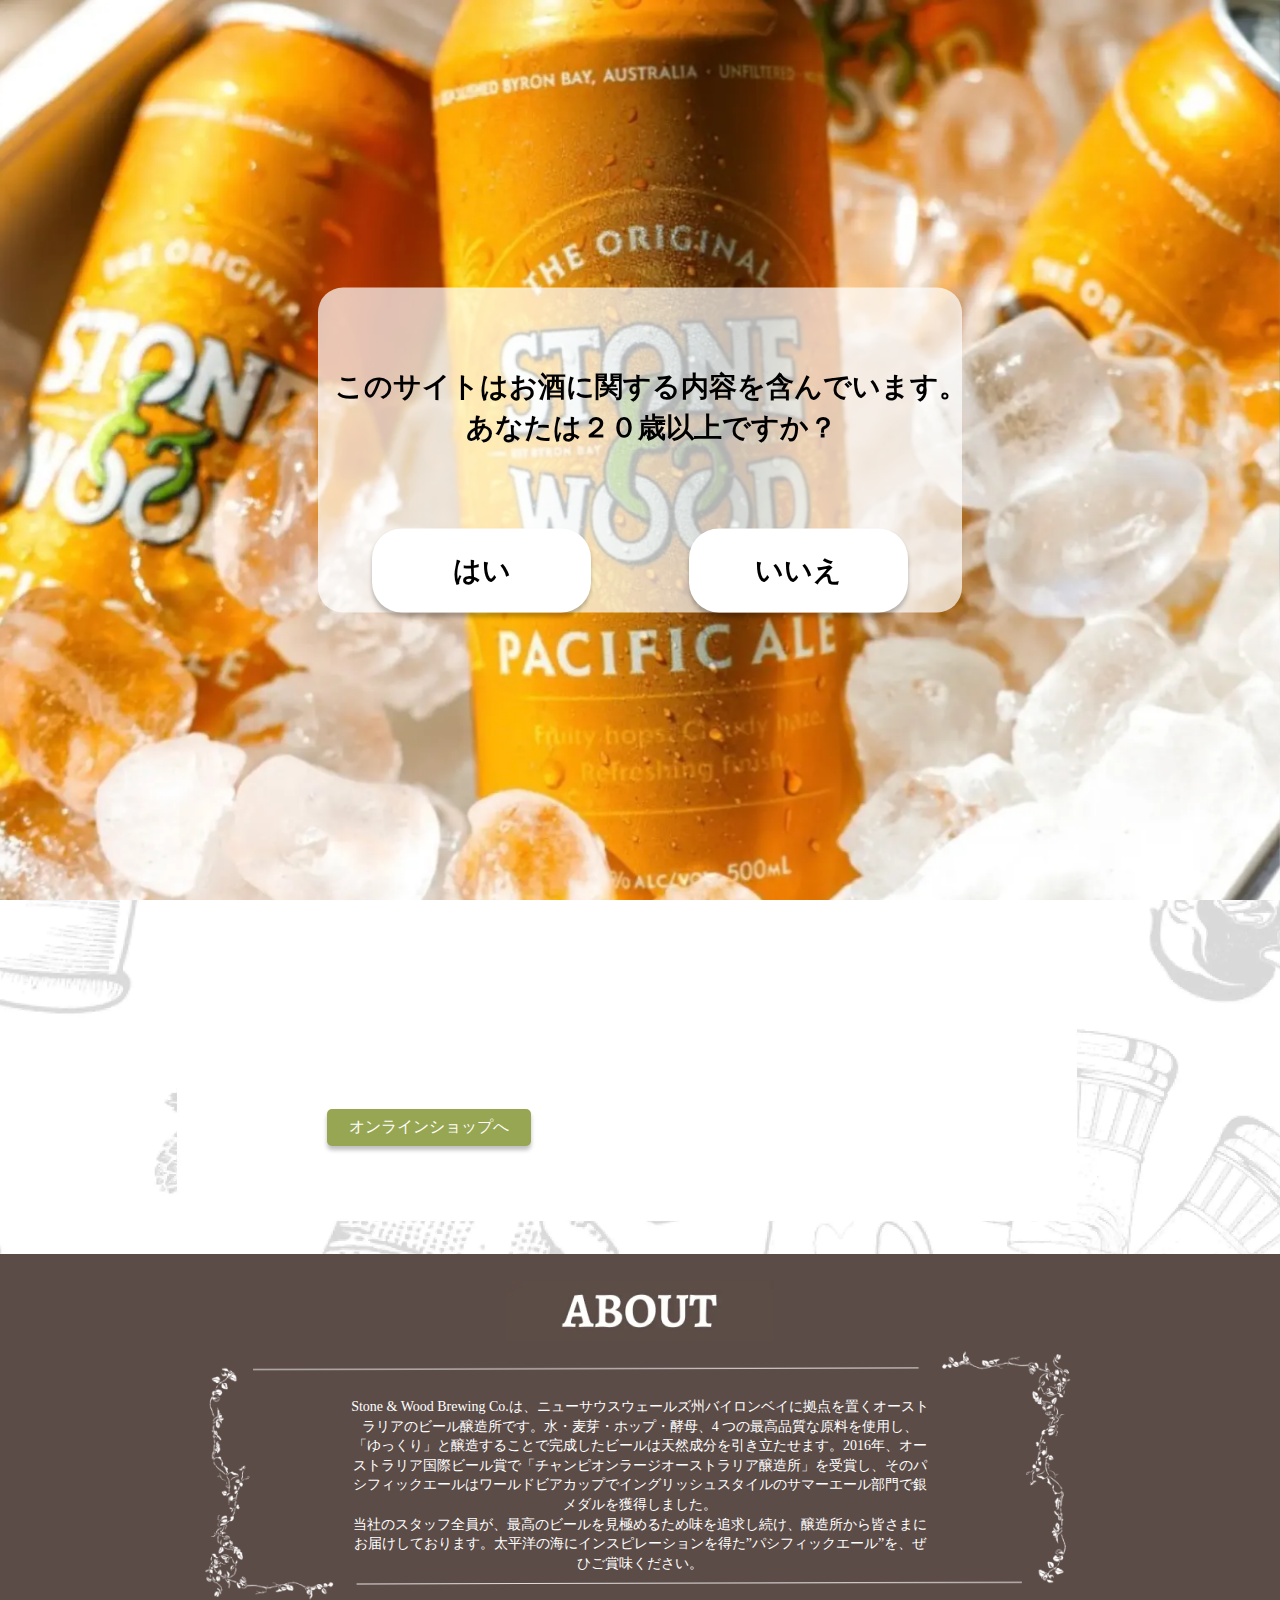
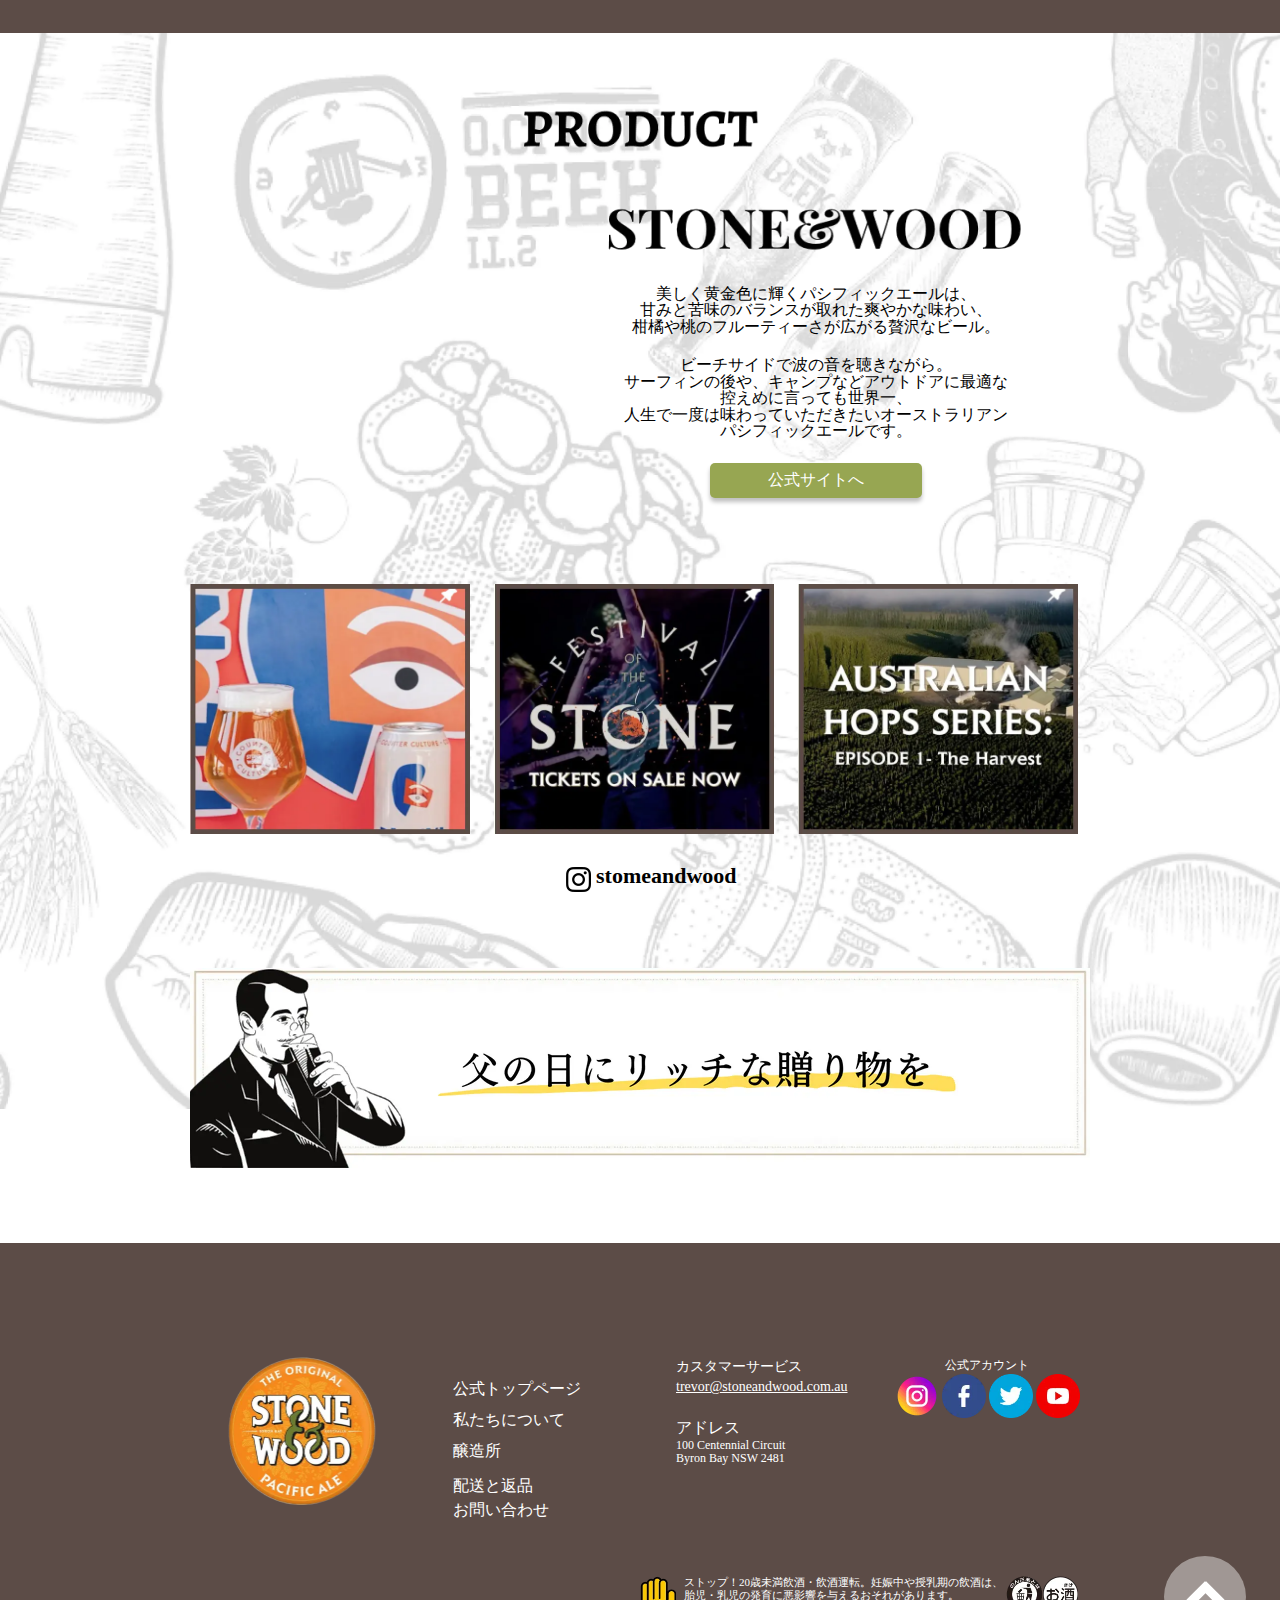
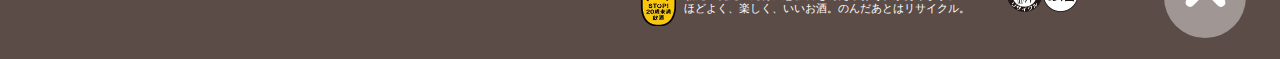
==== commit 782168b5: "PCリキッド調整中、年齢確認" ====
--- a/index.html
+++ b/index.html
@@ -13,7 +13,7 @@
 </head>
 
 <body>
-  年齢確認ポップアップ
+  <!-- 年齢確認ポップアップ -->
   <div id="blindfold">
     <img src="images/blindfold.webp" alt="blindfold">
     <div id="popup">
--- a/css/style.css
+++ b/css/style.css
@@ -140,6 +140,8 @@
   font-size: 1.75rem;
   line-height: 1.448;
   cursor: pointer;
+  color: black;
+  font-weight: 900;
 }
 
 /* 年齢確認ポップアップ */
@@ -155,7 +157,7 @@
   width: 100%;
   height: clamp( 1px, 6.0vw, 54px);
   position: sticky;
-  z-index: 9999;
+  z-index: 9990;
   top: 0;
   background-color: #5c4c47;
   justify-content: space-between;
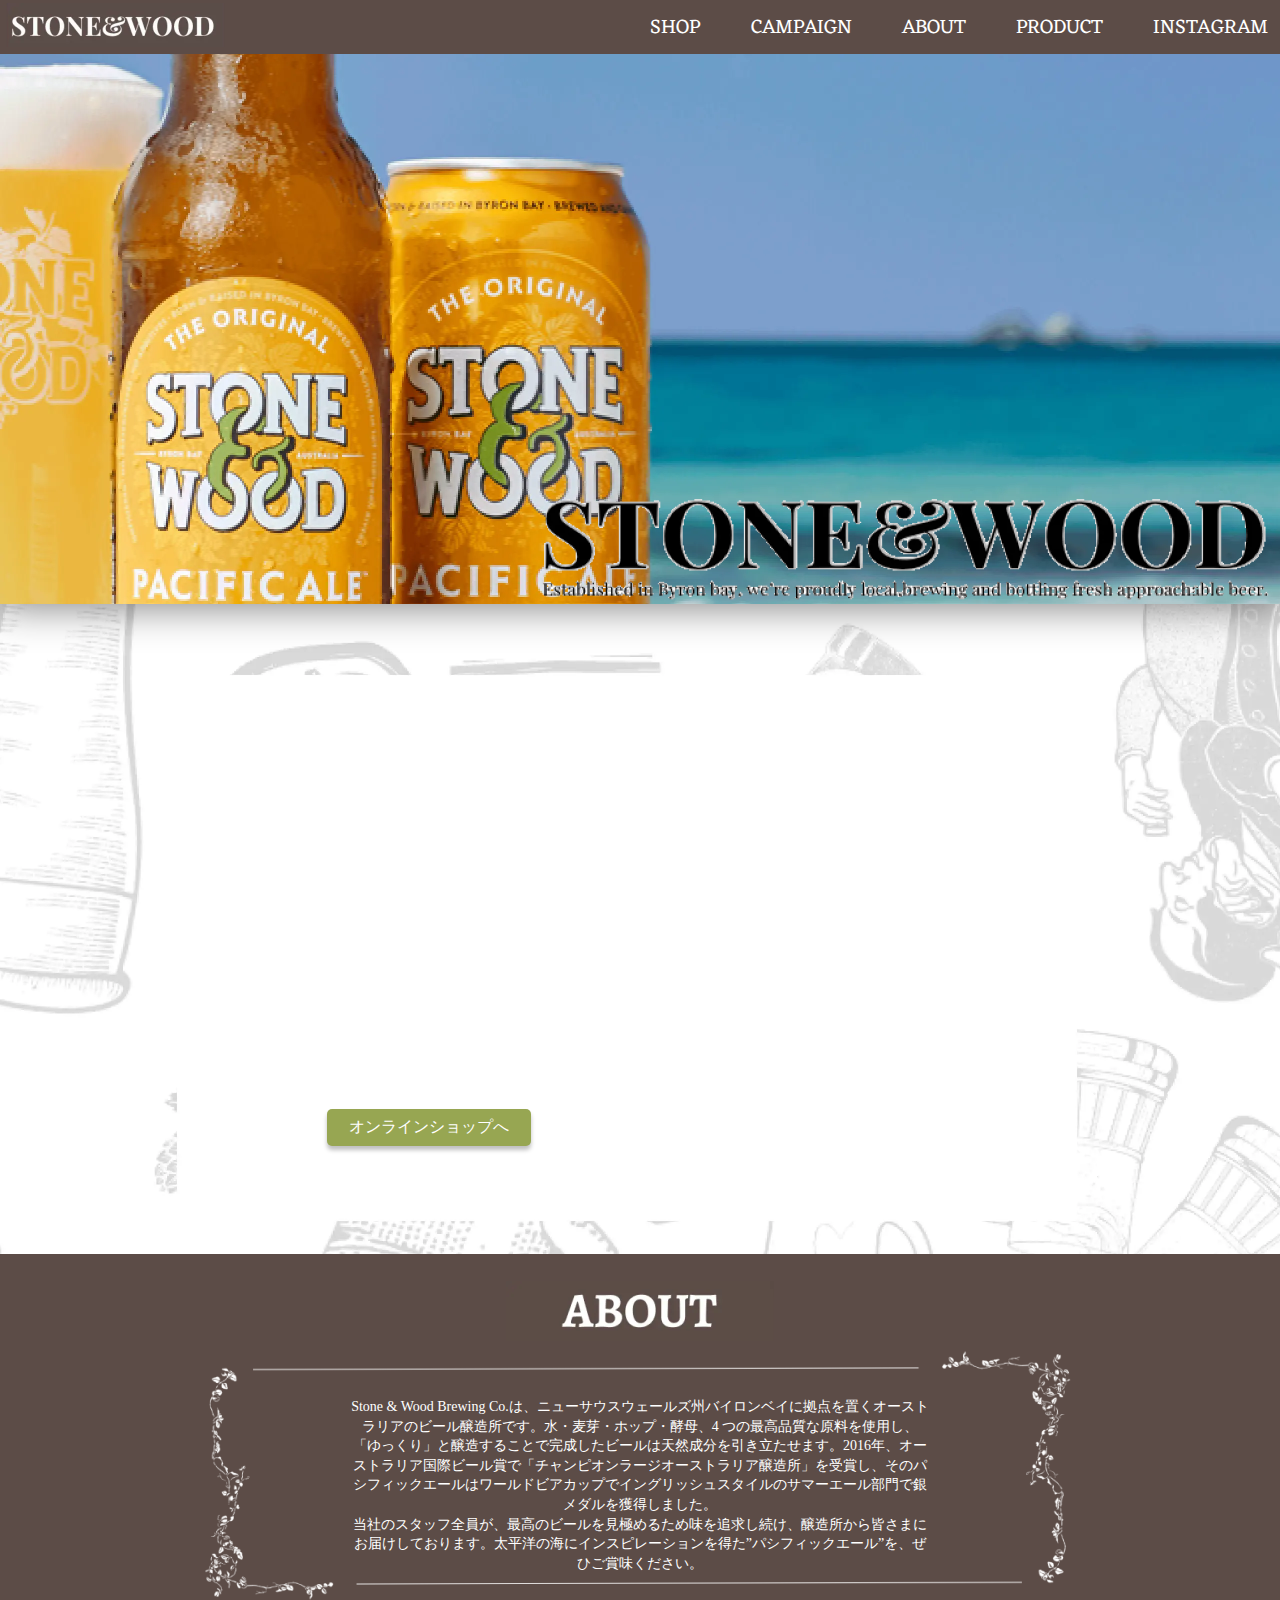
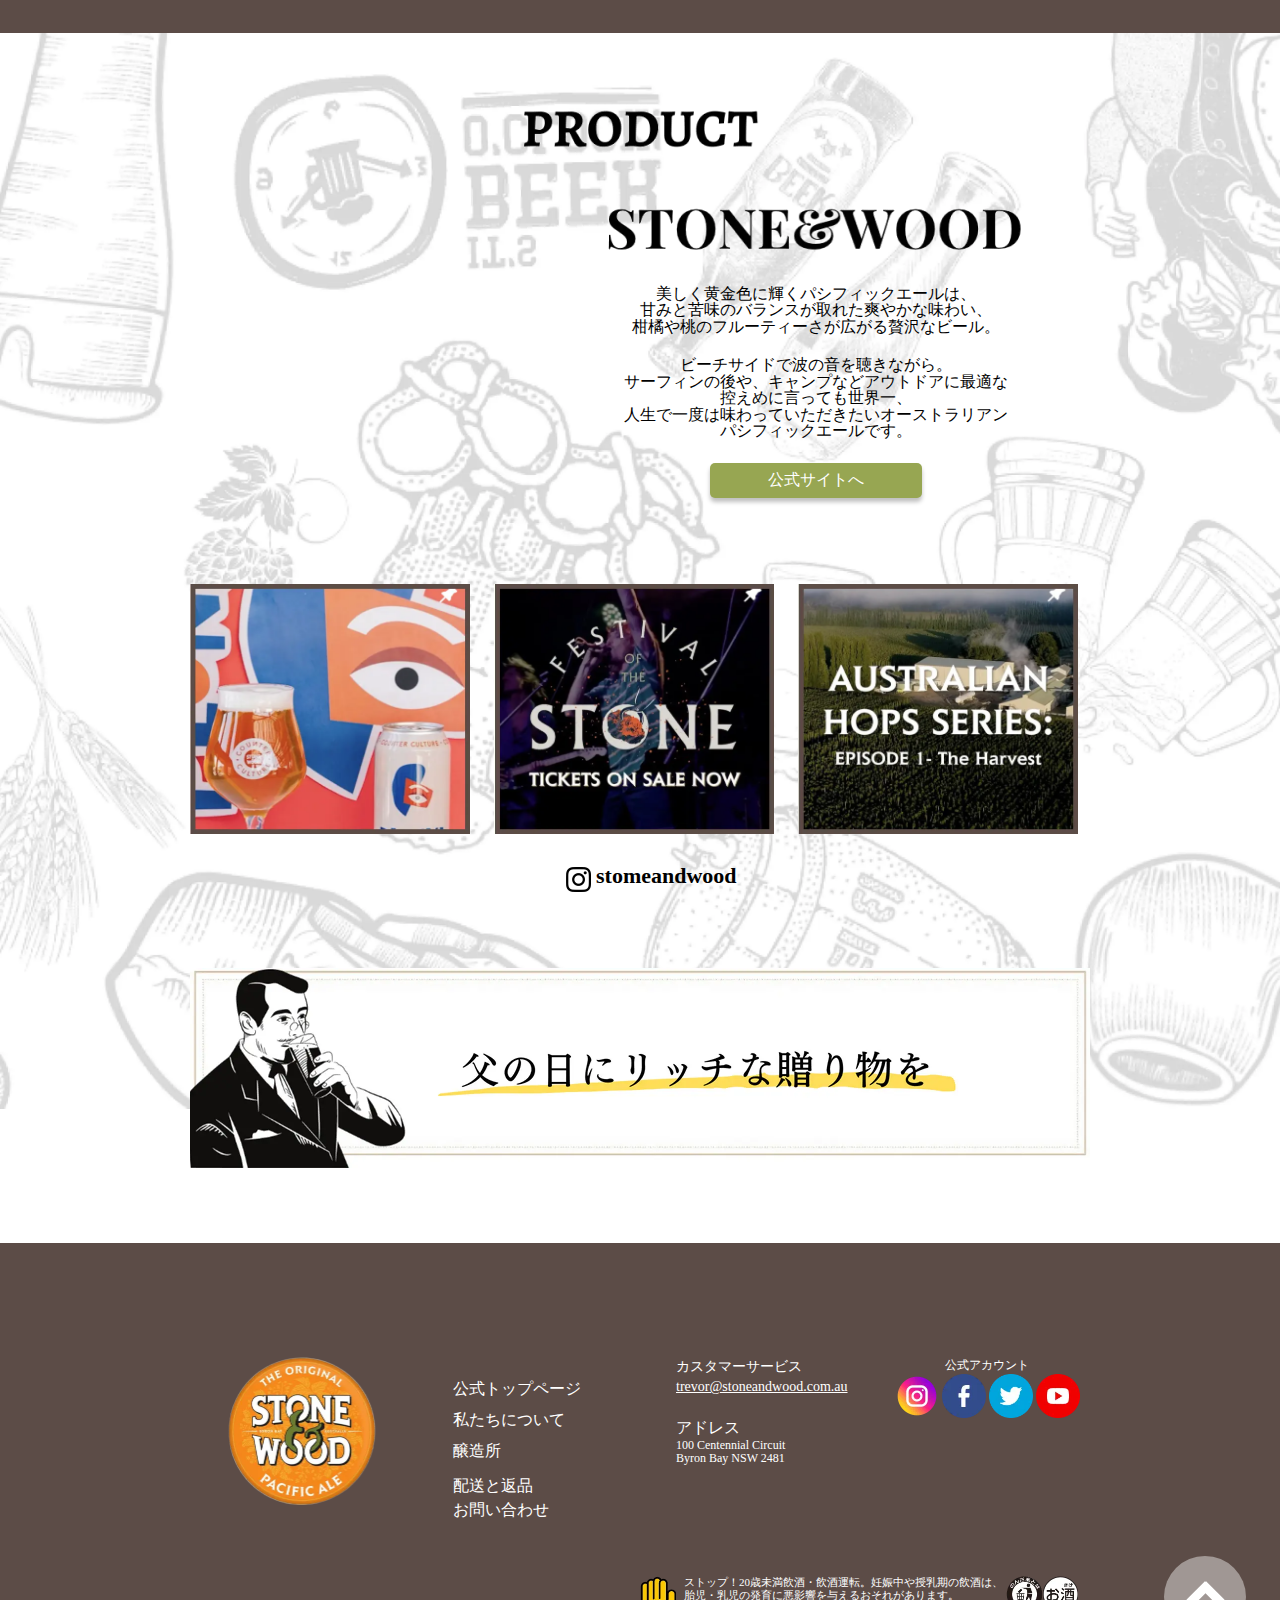
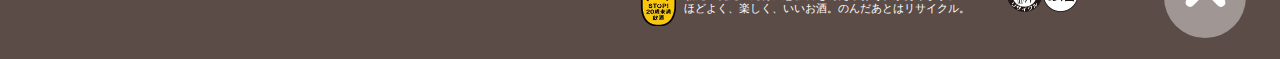
==== commit 21f78eb8: "リンク先追加" ====
--- a/index.html
+++ b/index.html
@@ -14,14 +14,14 @@
 
 <body>
   <!-- 年齢確認ポップアップ -->
-  <div id="blindfold">
+  <!-- <div id="blindfold">
     <img src="images/blindfold.webp" alt="blindfold">
     <div id="popup">
       <h2>このサイトはお酒に関する内容を含んでいます。<br>あなたは２０歳以上ですか？</h2>
       <button id="yes">はい</button>
       <button id="no">いいえ</button>
     </div>
-  </div>
+  </div> -->
 
   <header>
     <div class="header_logo">
@@ -203,10 +203,10 @@
                 <li class="footer__nav__li">
                   <a href="https://www.stoneandwood.com.au/" target="_blank" rel="noopener noreferrer">公式トップページ</a>
                 </li>
-                <li class="footer__nav__li"><a href="#">私たちについて</a></li>
-                <li class="footer__nav__li"> <a href="#">醸造所</a> </li>
-                <li class="footer__nav__li"> <a href="#">配送と返品</a> </li>
-                <li class="footer__nav__li"> <a href="#">お問い合わせ</a> </li>
+                <li class="footer__nav__li"><a href="https://www.stoneandwood.com.au/about-our-beer/" target="_blank" rel="noopener noreferrer">私たちについて</a></li>
+                <li class="footer__nav__li"> <a href="https://www.stoneandwood.com.au/breweries/" target="_blank" rel="noopener noreferrer">醸造所</a> </li>
+                <li class="footer__nav__li"> <a href="https://shop.www.stoneandwood.com.au/pages/delivery-returns" target="_blank" rel="noopener noreferrer">配送と返品</a> </li>
+                <li class="footer__nav__li"> <a href="https://www.stoneandwood.com.au/contacts/" target="_blank" rel="noopener noreferrer">お問い合わせ</a> </li>
               </ul>
             </nav>
           </div>
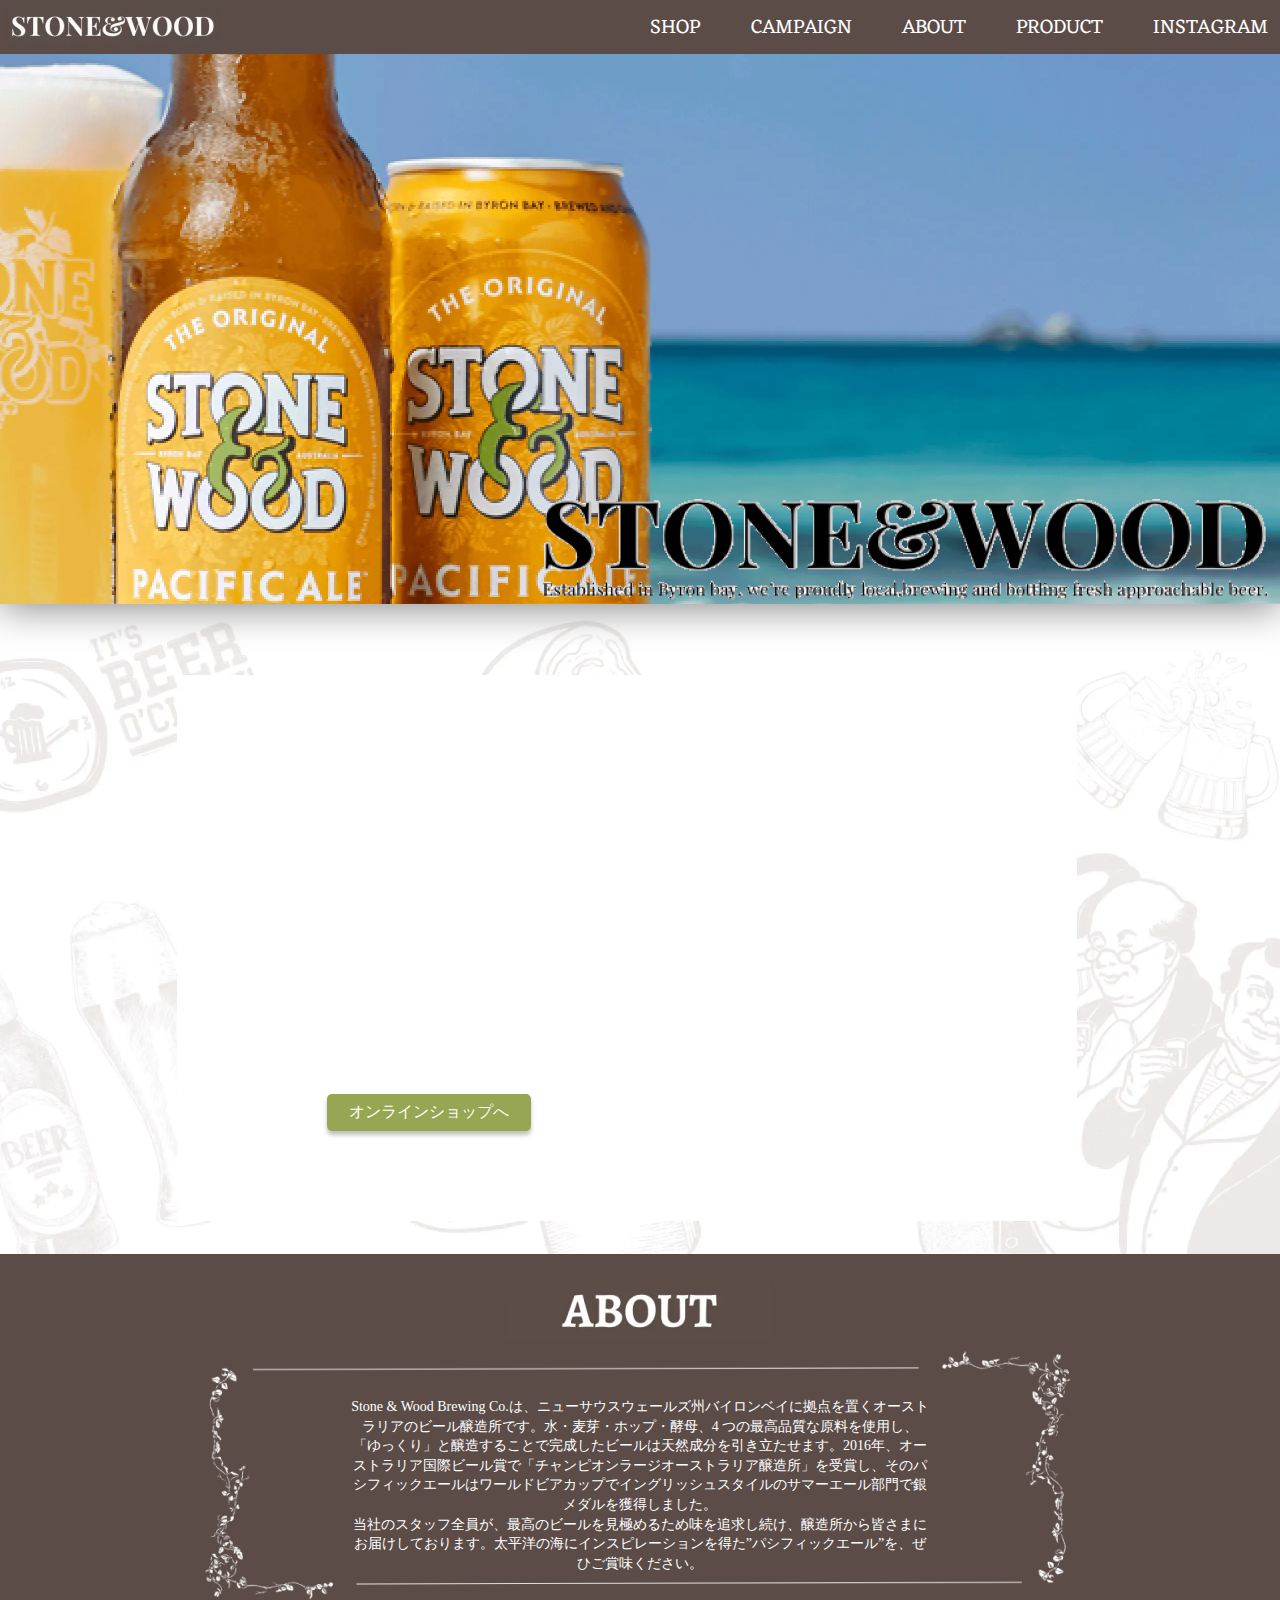
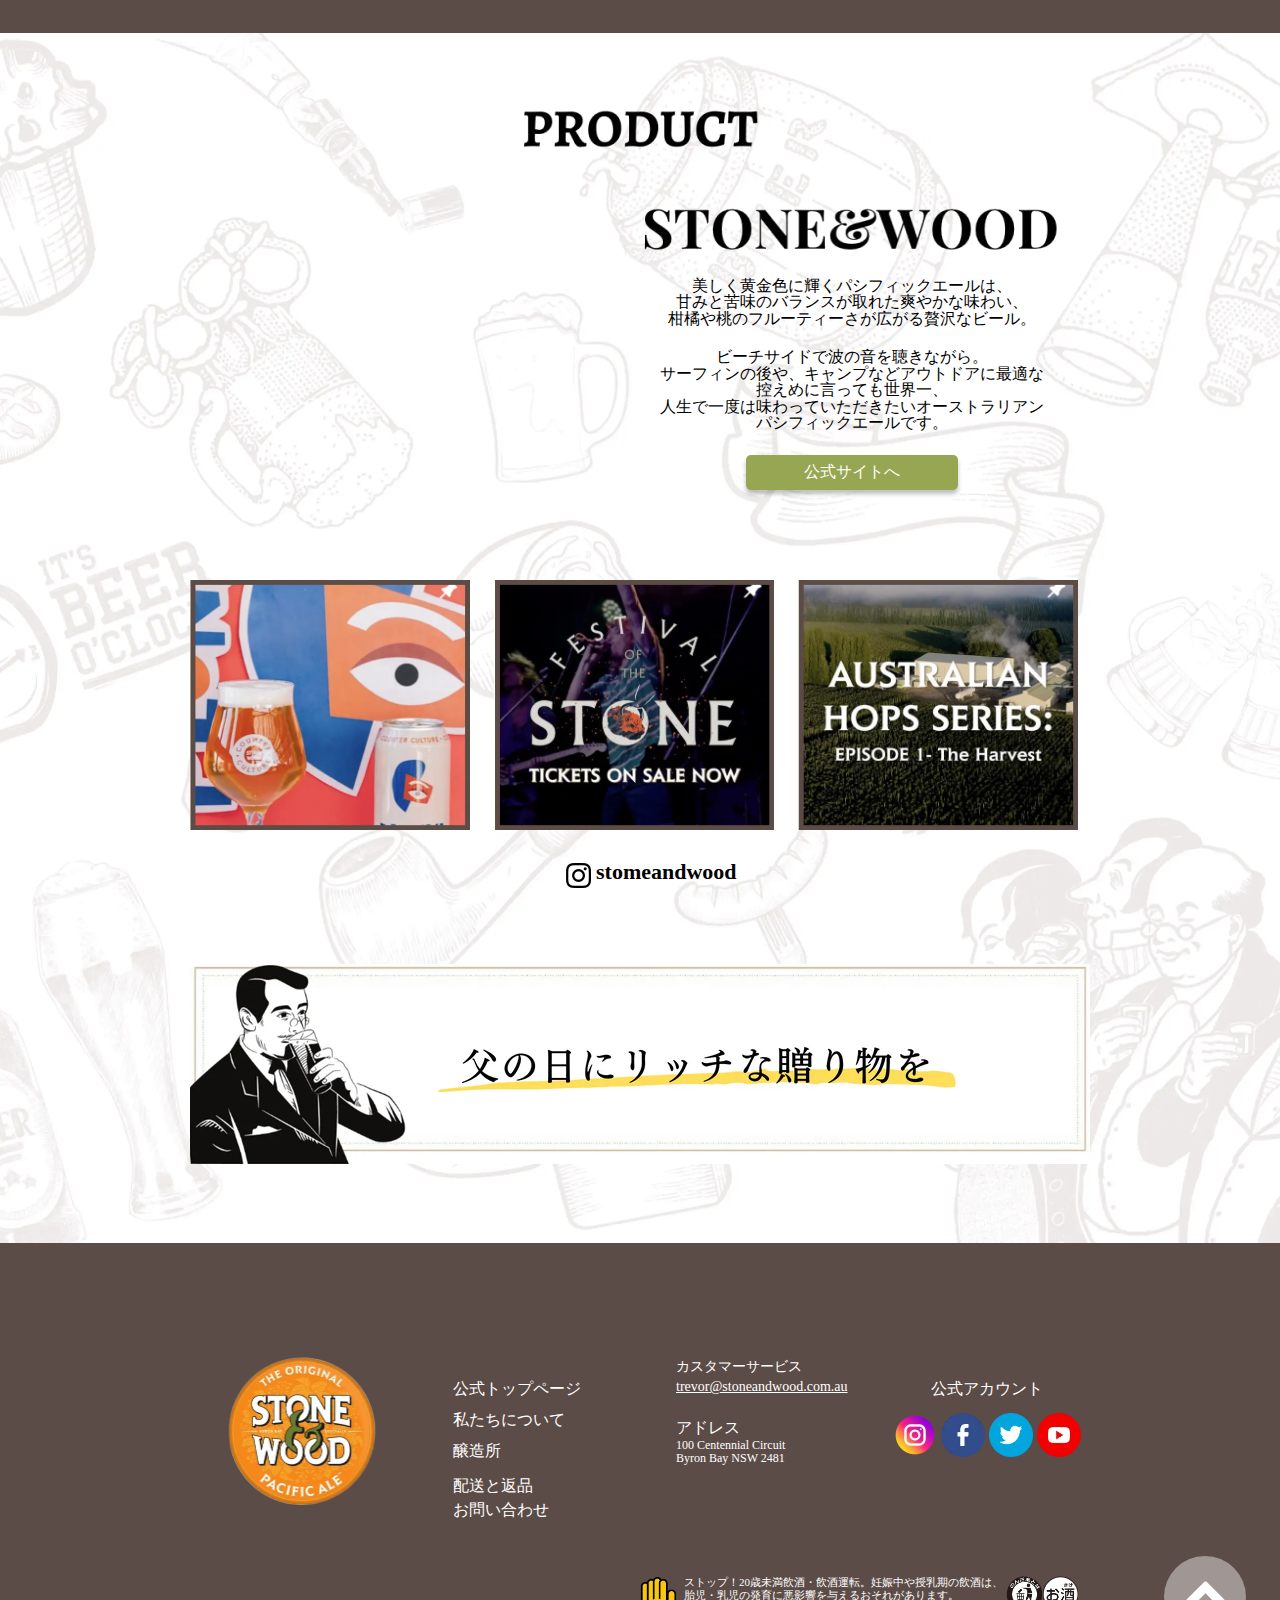
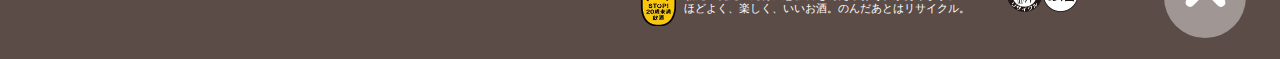
==== commit 7d1f4c63: "html" ====
--- a/index.html
+++ b/index.html
@@ -14,6 +14,7 @@
 
 <body>
   <!-- 年齢確認ポップアップ -->
+
   <!-- <div id="blindfold">
     <img src="images/blindfold.webp" alt="blindfold">
     <div id="popup">
@@ -24,7 +25,7 @@
   </div> -->
 
   <header>
-    <div class="header_logo">
+    <div class="header_logo for-pc">
       <a href="https://www.stoneandwood.com.au/" target="_blank" rel="noopener noreferrer">
         <img src="images/header-logo.webp" alt="STONE&WOOD" class="header_logo__img" width="568" height="88">
       </a>
@@ -40,15 +41,26 @@
             rel="noopener noreferrer">INSTAGRAM</a></li>
       </ul>
     </div>
+    <div class="sp_menu_btn for-sp"><span class="sp_menu__span"></span></div>
   </header>
 
   <main>
 
     <section id="keyvisual">
-      <img src="images/keyvisual.webp" alt="" class="keyvisual__img" width="2880" height="1100">
+      <picture>
+        <!-- ブラウザ767px未満 -->
+        <source srcset="images/kv-sp.webp" media="(max-width: 767px)" type="image/webp">
+        <!-- ブラウザ幅767px以上 -->
+        <img src="images/keyvisual.webp" alt="" class="keyvisual__img" width="2880" height="1100">
+      </picture>
       <div class="kv_logo">
         <h1>
-          <img src="images/kv-logo.webp" alt="STONEandWOOD" class="kv_logo__img" width="1474" height="254">
+          <picture>
+            <!-- ブラウザ767px未満 -->
+            <source srcset="images/kv-text-sp.webp" media="(max-width: 767px)" type="image/webp">
+            <!-- ブラウザ幅767px以上 -->
+            <img src="images/kv-logo.webp" alt="STONEandWOOD" class="kv_logo__img" width="1474" height="254">
+          </picture>
         </h1>
       </div>
     </section>
@@ -58,8 +70,13 @@
       <div class="inner">
         <div class="contents1_title">
           <h2>
-            <img src="images/c1-title-pc.webp" alt="リッチなお取り寄せ父の日ギフト" class="contents1_title__img blurTrigger"
-              width="1612" height="480">
+            <picture>
+              <!-- ブラウザ767px未満 -->
+              <source srcset="images/c1-title-sp.webp" media="(max-width: 767px)" type="image/webp">
+              <!-- ブラウザ幅767px以上 -->
+              <img src="images/c1-title-pc.webp" alt="リッチなお取り寄せ父の日ギフト" class="contents1_title__img blurTrigger"
+                width="1612" height="480">
+            </picture>
           </h2>
         </div>
         <div class="contents1_cards">
@@ -74,7 +91,8 @@
             </a>
           </div>
           <div class="contents1_card c1_card_img">
-            <img src="images/stonewood6p.webp" alt="" class="contents1_card__img blurTrigger" width="594" height="691">
+            <img src="images/stonewood6p.webp" alt="beer 6pieces" class="contents1_card__img blurTrigger" width="594"
+              height="691">
           </div>
         </div>
       </div>
@@ -87,15 +105,16 @@
           <img src="images/about-title-pc.webp" alt="about" class="about_title__img" width="536" height="120">
         </h2>
         <div class="about_text">
-          <p>Stone & Wood Brewing Co.は、ニューサウスウェールズ州バイロンベイに拠点を置くオースト
-            ラリアのビール醸造所です。水・麦芽・ホップ・酵母、4 つの最高品質な原料を使用し、
-            「ゆっくり」と醸造することで完成したビールは天然成分を引き立たせます。2016年、オー
-            ストラリア国際ビール賞で「チャンピオンラージオーストラリア醸造所」を受賞し、そのパ
-            シフィックエールはワールドビアカップでイングリッシュスタイルのサマーエール部門で銀
+          <p>Stone & Wood Brewing Co.は、<br class="for-sp">ニューサウスウェールズ州バイロンベイに<br class="for-sp">拠点を置くオースト
+            ラリアの<br class="for-sp">ビール醸造所です。<span class="for-pc">水・麦芽・ホップ・酵母、4 つの最高品質な原料を使用し、
+              「ゆっくり」と醸造することで完成したビールは天然成分を引き立たせます。</span><br class="for-sp">2016年、オー
+            ストラリア国際ビール賞で<br class="for-sp">「チャンピオンラージオーストラリア醸造<br class="for-sp">所」を受賞し、そのパ
+            シフィックエールは<br class="for-sp">ワールドビアカップで<br class="for-sp">イングリッシュスタイルの<br class="for-sp">サマーエール部門で<br
+              class="for-sp">銀
             メダルを獲得しました。<br>
-            当社のスタッフ全員が、最高のビールを見極めるため味を追求し続け、醸造所から皆さまに
-            お届けしております。太平洋の海にインスピレーションを得た”パシフィックエール”を、ぜ
-            ひご賞味ください。
+            <span class="for-pc">当社のスタッフ全員が、最高のビールを見極めるため味を追求し続け、醸造所から皆さまに
+              お届けしております。太平洋の海にインスピレーションを得た”パシフィックエール”を、ぜ
+              ひご賞味ください。</span>
           </p>
         </div>
       </div>
@@ -128,9 +147,9 @@
               </p>
               <p>
                 ビーチサイドで波の音を聴きながら。<br>
-                サーフィンの後や、キャンプなどアウトドアに最適な<br>
+                サーフィンの後や、キャンプなどアウトドアに<br class="for-sp">最適な<br class="for-pc">
                 控えめに言っても世界一、<br>
-                人生で一度は味わっていただきたいオーストラリアン<br>
+                人生で一度は味わっていただきたい<br class="for-sp">オーストラリアン<br class="for-pc">
                 パシフィックエールです。
               </p>
             </div>
@@ -171,7 +190,8 @@
 
         </div>
         <div class="banner">
-          <a class="banner__a" href="">
+          <a class="banner__a" href="https://shop.www.stoneandwood.com.au/products/pacific-ale-bottles" target="_blank"
+            rel="noopener noreferrer">
             <h3>
               <img src="images/banner-pc.webp" alt="父の日にリッチな贈り物を" class="banner_btn" width="1800" height="400">
             </h3>
@@ -191,95 +211,107 @@
 
 
         <div class="footer_box">
-          <a href="https://www.stoneandwood.com.au/" target="_blank" rel="noopener noreferrer">
-            <div class="logo_circle">
-              <img src="images/sw-circle-logo.webp" alt="STONEandWOOD" class="logo_circle__img" width="305"
-                height="296">
-            </div>
-          </a>
-          <div class="footer_nav">
-            <nav class="footer__nav">
-              <ul>
-                <li class="footer__nav__li">
-                  <a href="https://www.stoneandwood.com.au/" target="_blank" rel="noopener noreferrer">公式トップページ</a>
-                </li>
-                <li class="footer__nav__li"><a href="https://www.stoneandwood.com.au/about-our-beer/" target="_blank" rel="noopener noreferrer">私たちについて</a></li>
-                <li class="footer__nav__li"> <a href="https://www.stoneandwood.com.au/breweries/" target="_blank" rel="noopener noreferrer">醸造所</a> </li>
-                <li class="footer__nav__li"> <a href="https://shop.www.stoneandwood.com.au/pages/delivery-returns" target="_blank" rel="noopener noreferrer">配送と返品</a> </li>
-                <li class="footer__nav__li"> <a href="https://www.stoneandwood.com.au/contacts/" target="_blank" rel="noopener noreferrer">お問い合わせ</a> </li>
-              </ul>
-            </nav>
-          </div>
-          <div class="footer_info">
-            <div class="footer_info_customer">
-              <p>カスタマーサービス</p>
-              <a href="mailto:trevor@stoneandwood.com.au">trevor@stoneandwood.com.au</a>
-            </div>
-            <div class="footer_info_address">
-              <p>アドレス</p>
-              <p> 100 Centennial Circuit<br> Byron Bay NSW 2481 </p>
-            </div>
-          </div>
-          <div class="sns">
-            <p>
-
-              公式アカウント
-            </p>
-            <div class="sns_img">
-              <a href="https://www.instagram.com/stoneandwood/" target="_blank" rel="noopener noreferrer">
-                <img src="images/instagram.webp" alt="" class="sns__img" width="88" height="88">
-              </a>
-            </div>
-
-            <div class="sns_img">
-              <a href="https://www.facebook.com/stoneandwoodbrewing" target="_blank" rel="noopener noreferrer">
-                <img src="images/facebook.webp" alt="" class="sns__img" width="80" height="80">
-              </a>
-            </div>
-
-
-            <div class="sns_img">
-              <a href="https://twitter.com/stoneandwood" target="_blank" rel="noopener noreferrer">
-                <img src="images/twitter.webp" alt="" class="sns__img" width="80" height="80">
-              </a>
-            </div>
-
-
-            <div class="sns_img">
-              <a href="https://vimeo.com/stoneandwood" target="_blank" rel="noopener noreferrer">
-                <img src="images/youtube.webp" alt="" class="sns__img" width="80" height="80">
-              </a>
-            </div>
-          </div>
-          
-        </div>
-        
-        
+          <div>
+            <a href="https://www.stoneandwood.com.au/" target="_blank" rel="noopener noreferrer">
+              <div class="logo_circle">
+                <img src="images/sw-circle-logo.webp" alt="STONEandWOOD" class="logo_circle__img" width="305"
+                  height="296">
+              </div>
+            </a>
+          </div>
+          <div class="sp_flex_direction">
+            <div class="pc_flex">
+              <div class="footer_nav">
+                <nav class="footer__nav">
+                  <ul>
+                    <li class="footer__nav__li">
+                      <a href="https://www.stoneandwood.com.au/" target="_blank" rel="noopener noreferrer">公式トップページ</a>
+                    </li>
+                    <li class="footer__nav__li"><a href="https://www.stoneandwood.com.au/about-our-beer/"
+                        target="_blank" rel="noopener noreferrer">私たちについて</a></li>
+                    <li class="footer__nav__li"> <a href="https://www.stoneandwood.com.au/breweries/" target="_blank"
+                        rel="noopener noreferrer">醸造所</a> </li>
+                    <li class="footer__nav__li"> <a href="https://shop.www.stoneandwood.com.au/pages/delivery-returns"
+                        target="_blank" rel="noopener noreferrer">配送と返品</a> </li>
+                    <li class="footer__nav__li"> <a href="https://www.stoneandwood.com.au/contacts/" target="_blank"
+                        rel="noopener noreferrer">お問い合わせ</a> </li>
+                  </ul>
+                </nav>
+              </div>
+              <div class="footer_info">
+                <div class="footer_info_customer">
+                  <p>カスタマーサービス</p>
+                  <a href="mailto:trevor@stoneandwood.com.au">trevor@stoneandwood.com.au</a>
+                </div>
+                <div class="footer_info_address">
+                  <p>アドレス</p>
+                  <p> 100 Centennial Circuit<br> Byron Bay NSW 2481 </p>
+                </div>
+              </div>
+            </div>
+            <div class="sns">
+              <p>
+
+                公式アカウント
+              </p>
+              <div class="sns_img">
+                <a href="https://www.instagram.com/stoneandwood/" target="_blank" rel="noopener noreferrer">
+                  <img src="images/instagram.webp" alt="" class="sns__img" width="88" height="88">
+                </a>
+              </div>
+
+              <div class="sns_img">
+                <a href="https://www.facebook.com/stoneandwoodbrewing" target="_blank" rel="noopener noreferrer">
+                  <img src="images/facebook.webp" alt="" class="sns__img" width="80" height="80">
+                </a>
+              </div>
+
+
+              <div class="sns_img">
+                <a href="https://twitter.com/stoneandwood" target="_blank" rel="noopener noreferrer">
+                  <img src="images/twitter.webp" alt="" class="sns__img" width="80" height="80">
+                </a>
+              </div>
+
+
+              <div class="sns_img">
+                <a href="https://www.youtube.com/watch?v=DRinpPpFnoc" target="_blank" rel="noopener noreferrer">
+                  <img src="images/youtube.webp" alt="" class="sns__img" width="80" height="80">
+                </a>
+              </div>
+            </div>
+          </div>
+        </div>
+
+
         <div class="footer_note">
-          <img src="images/stop.webp" alt="" class="footer_note_sopt__img" width="71" height="99">
-          <p class="footer_note__p">
+          <img src="images/stop.webp" alt="STOP!20歳未満飲酒" class="footer_note_sopt__img stop__img" width="71" height="99">
+          <p class="footer_note__p for-pc">
             ストップ！20歳未満飲酒・飲酒運転。妊娠中や授乳期の飲酒は、<br>
             胎児・乳児の発育に悪影響を与えるおそれがあります。<br>
             ほどよく、楽しく、いいお酒。のんだあとはリサイクル。
           </p>
-          <img src="images/recycle.webp" alt="" class="footer_note__img" width="71" height="71">
-          <img src="images/osake.webp" alt="" class="footer_note__img" width="71" height="71">
-        </div>
-        
-      </div>
-      <a class="topmove_btn__a" href="#"><div class="topmove_btn"></div></a>
-
-        
-        
-        
-        
-        
-        
-        
-        
-        
-        
-        
+          <img class="footer_note_text__img for-sp" src="images/footer-note-p-sp.webp" alt="ストップ！20歳未満飲酒・飲酒運転。妊娠中や授乳期の飲酒は、胎児・乳児の発育に悪影響を与えるおそれがあります。ほどよく、楽しく、いいお酒。のんだあとはリサイクル。" width="645" height="95">
+          <img src="images/recycle.webp" alt="のんだあとはリサイクル" class="footer_note__img recycle__img" width="71" height="71">
+          <img src="images/osake.webp" alt="お酒" class="footer_note__img osake__img" width="71" height="71">
+        </div>
+
+      </div>
+      <a class="topmove_btn__a" href="#">
+        <div class="topmove_btn"></div>
+      </a>
+
+
+
+
+
+
+
+
+
+
+
+
 
 
 
@@ -292,6 +324,8 @@
   <script src="js/blindfold.js"></script>
   <!-- 年齢確認ポップアップ -->
   <script src="js/blurtrigger.js"></script>
+  <script src="js/menu.js"></script>
+
 </body>
 
 </html>--- a/css/style.css
+++ b/css/style.css
@@ -61,7 +61,12 @@
   font-size: clamp(1px, 1.6vw, 16px);
   font-family: 'Zen Old Mincho', serif;
 }
-
+.for-pc {
+  display: initial;
+}
+.for-sp {
+  display: none;
+}
 .inner {
   max-width: var(--max-content-width);
   min-width: var(--min-content-width);
@@ -69,10 +74,10 @@
 }
 
 button {
-  border-radius: clamp( 1px, 0.56vw, 5px);
+  border-radius: clamp(1px, 0.56vw, 5px);
   background-color: #97a652;
   color: white;
-  box-shadow: 0px clamp( 1px, 0.44vw, 4px) clamp( 1px, 0.44vw, 4px) 0px #00000040;
+  box-shadow: 0px clamp(1px, 0.44vw, 4px) clamp(1px, 0.44vw, 4px) 0px #00000040;
   font-family: LiSong Pro, serif;
   font-size: 1rem;
   font-weight: 400;
@@ -104,24 +109,24 @@
 }
 
 #popup {
-  width: clamp( 1px, 71.56vw, 644px);
-  height: clamp( 1px, 48.22vw, 434px)434px;
+  width: clamp(1px, 71.56vw, 644px);
+  height: clamp(1px, 48.22vw, 434px) 434px;
   position: fixed;
   top: 50%;
   left: 50%;
   transform: translate(-50%, -50%);
   z-index: 10000;
   background: rgba(255, 255, 255, 0.7);
-  border-radius: clamp( 1px, 2.78vw, 25px);
-  padding-top: clamp( 1px, 8.78vw, 79px);
+  border-radius: clamp(1px, 2.78vw, 25px);
+  padding-top: clamp(1px, 8.78vw, 79px);
   text-align: center;
 }
 #popup h2 {
   position: absolute;
-  width: clamp( 1px, 70.44vw, 634px);
-  height: clamp( 1px, 12.56vw, 113px);
-  left: clamp( 1px, 1.78vw, 16px);
-  top: clamp( 1px, 8.78vw, 79px);
+  width: clamp(1px, 70.44vw, 634px);
+  height: clamp(1px, 12.56vw, 113px);
+  left: clamp(1px, 1.78vw, 16px);
+  top: clamp(1px, 8.78vw, 79px);
   font-size: 1.75rem;
   font-weight: 700;
   line-height: 1.464;
@@ -129,14 +134,14 @@
   text-align: center;
 }
 #popup button {
-  width: clamp( 1px, 24.33vw, 219px);
-  height: clamp( 1px, 9.33vw, 84px);
-  margin: clamp( 1px, 18vw, 162px) clamp( 1px, 5.22vw, 47px) 0;
-  padding: clamp( 1px, 1.11vw, 10px) clamp( 1px, 2.22vw, 20px);
+  width: clamp(1px, 24.33vw, 219px);
+  height: clamp(1px, 9.33vw, 84px);
+  margin: clamp(1px, 18vw, 162px) clamp(1px, 5.22vw, 47px) 0;
+  padding: clamp(1px, 1.11vw, 10px) clamp(1px, 2.22vw, 20px);
   background-color: white;
   background: #ffffff;
   box-shadow: 0px 4px 4px rgba(0, 0, 0, 0.25);
-  border-radius: clamp( 1px, 3.33vw, 30px);
+  border-radius: clamp(1px, 3.33vw, 30px);
   font-size: 1.75rem;
   line-height: 1.448;
   cursor: pointer;
@@ -155,7 +160,7 @@
 header {
   display: flex;
   width: 100%;
-  height: clamp( 1px, 6.0vw, 54px);
+  height: clamp(1px, 6vw, 54px);
   position: sticky;
   z-index: 9990;
   top: 0;
@@ -163,9 +168,9 @@
   justify-content: space-between;
 }
 .header_logo__img {
-  margin-top: clamp( 1px, 0.33vw, 3px);
-  width: clamp( 1px, 31.56vw, 284px);
-  height: clamp( 1px, 4.89vw, 44px);
+  margin-top: clamp(1px, 0.33vw, 3px);
+  width: clamp(1px, 31.56vw, 284px);
+  height: clamp(1px, 4.89vw, 44px);
 }
 .nav_menu {
   width: fit-content;
@@ -178,13 +183,13 @@
   vertical-align: middle;
 }
 .nav_menu__ul {
-  margin-top: clamp( 1px, 1.11vw, 10px);
+  margin-top: clamp(1px, 1.11vw, 10px);
 }
 .nav_menu__li:not(:last-child) {
-  margin-right: clamp( 1px, 5.0vw, 45px);
+  margin-right: clamp(1px, 5vw, 45px);
 }
 .nav_menu__li:last-child {
-  margin-right: clamp( 1px, 1.33vw, 12px);
+  margin-right: clamp(1px, 1.33vw, 12px);
 }
 .nav_menu__li {
   display: inline-flex;
@@ -192,64 +197,194 @@
 
 /* レスポンシブ対応 */
 @media screen and (max-width: 767px) {
+  .for-sp {
+    display: initial;
+  }
+  .for-pc {
+    display: none;
+  }
+  header {
+    height: 0;
+    position: sticky;
+    z-index: 9990;
+    top: 0;
+    background-color: unset;
+  }
+  .nav_menu {
+    position: fixed;
+    top: 0;
+    right: -100vw;
+    width: 100vw;
+    height: fit-content;
+    transition: right 0.5s;
+    overflow-y: auto;
+    background-color: var(--table_h_color);
+    margin-top: clamp(1px, 21.33vw, 213px);
+    z-index: 999;
+  }
+  .nav_menu.active {
+    right: 0;
+  }
+
+  .sp_menu_btn {
+    position: fixed;
+    top: 16px;
+    right: 32px;
+    display: flex;
+    width: 48px;
+    height: 48px;
+    background-color: rgba(0, 0, 00, 0.3);
+  }
+  .sp_menu__span,
+  .sp_menu__span::before,
+  .sp_menu__span::after {
+    display: inline-flex;
+    content: '';
+    height: 4px;
+    width: 42px;
+    background-color: white;
+    border-radius: 2px;
+    position: absolute;
+    right: 0;
+  }
+  .sp_menu__span {
+    top: 22px;
+    left: 3px;
+  }
+  .sp_menu__span::before {
+    bottom: 19px;
+  }
+  .sp_menu__span::after {
+    top: 19px;
+  }
+
+  .nav_menu {
+    position: fixed;
+    top: 0;
+    right: -100vw;
+    width: clamp( 246px, 65.6vw, 590px);
+    height: clamp( 405px, 108vw, 972px);
+    transition: right 0.5s;
+    overflow-y: auto;
+    background-color: white;
+    margin-top: 0;
+    z-index: 999;
+  }
+  .nav_menu.active {
+    right: 0;
+  }
+  .nav_menu__ul {
+    display: block;
+    padding-top: clamp( 10px, 2.67vw, 24px);
+  }
+  .nav_menu__li {
+    display: block;
+    width: clamp( 219px, 58.4vw, 526px);
+    height: clamp( 60px, 16vw, 144px);
+    font-family: 'Zen Old Mincho';
+    font-size: 4.2rem;
+    font-weight: 700;
+    line-height: 1.45;
+    background-color: #dfc9b4;
+    color: black;
+    margin-left: clamp( 9px, 2.4vw, 22px);
+    text-align: center;
+    padding-top: clamp( 10px, 2.67vw, 24px);
+  }
+  .nav_menu__li:nth-child(2) {
+    margin-top: clamp( 10px, 2.67vw, 24px);
+  }
+  .nav_menu__li:nth-child(3) {
+    margin-top: clamp( 16px, 4.27vw, 38px);
+  }
+  .nav_menu__li:nth-child(4) {
+    margin-top: clamp( 12px, 3.2vw, 29px);
+  }
+  .nav_menu__li:nth-child(5) {
+    margin-top: clamp( 22px, 5.87vw, 53px);
+  }
+
 }
 
 /* *********************************************** */
 /* keyvisual */
 #keyvisual {
   width: 100%;
-  height: clamp( 1px, 61.11vw, 550px);
+  height: clamp(1px, 61.11vw, 550px);
   position: relative;
 }
 .kv_logo {
   display: inline;
-  width: clamp( 1px, 85.22vw, 767px);
-  height: clamp( 1px, 14.11vw, 127px);
+  width: clamp(1px, 85.22vw, 767px);
+  height: clamp(1px, 14.11vw, 127px);
   position: absolute;
   bottom: 0;
   right: 0;
 }
 .keyvisual__img {
   width: 100%;
-  height: clamp( 1px, 61.11vw, 550px);
+  height: clamp(1px, 61.11vw, 550px);
   object-fit: cover;
   object-position: 0 100%;
-  box-shadow: 0px clamp( 1px, 0.44vw, 4px) clamp( 1px, 4.11vw, 37px) 0px #0000007a;
-}
-
+  box-shadow: 0px clamp(1px, 0.44vw, 4px) clamp(1px, 4.11vw, 37px) 0px #0000007a;
+}
+.kv_logo {
+  bottom: 0;
+  right: 0;
+}
 .kv_logo__img {
-  width: clamp( 1px, 85.22vw, 767px);
-  height: clamp( 1px, 14.11vw, 127px);
+  width: clamp(1px, 85.22vw, 767px);
+  height: clamp(1px, 14.11vw, 127px);
 }
 
 /* レスポンシブ対応 */
 @media screen and (max-width: 767px) {
+  #keyvisual {
+    width: 100%;
+    height: clamp( 419px, 111.73vw, 1006px);
+  }
+  .keyvisual__img {
+    width: 100%;
+    height: clamp( 419px, 111.73vw, 1006px);
+    box-shadow: none;
+  }
+  .kv_logo {
+    bottom: unset;
+    right: unset;
+    top: clamp( 142px, 37.87vw, 341px);
+    left: 70px;
+  }
+  .kv_logo__img {
+    width: clamp( 247px, 65.87vw, 593px);
+    height: clamp( 135px, 36vw, 324px);
+  }
 }
 
 /* *********************************************** */
 /* contents1 */
 #campaing_jp_point {
-  margin-top: clamp( -55px, -6.11vw, -1px);
-  padding-top: clamp( 1px, 6.11vw, 55px);
+  margin-top: clamp(-55px, -6.11vw, -1px);
+  padding-top: clamp(1px, 6.11vw, 55px);
 }
 
 #contents1 {
   z-index: 100;
   width: 100%;
-  height: clamp( 1px, 72.22vw, 650px);
-  padding-top: clamp( 1px, 1.67vw, 15px);
-  background-image: url(../images/kabegami1.webp);
+  height: clamp(1px, 72.22vw, 650px);
+  padding-top: clamp(1px, 1.67vw, 15px);
+  padding-top: 0;
+  background-image: url(../images/c1-bg-pc.webp);
   background-size: cover;
   background-position: center;
 }
 .contents1_title {
-  width: clamp( 1px, 89.56vw, 806px);
-  height: clamp( 1px, 26.67vw, 240px);
-  margin-left: clamp( 1px, 4.78vw, 43px);
+  width: clamp(1px, 89.56vw, 806px);
+  height: clamp(1px, 26.67vw, 240px);
+  margin-left: clamp(1px, 4.78vw, 43px);
 }
 .contents1_title__img {
-  width: clamp( 1px, 89.56vw, 806px);
-  height: clamp( 1px, 26.67vw, 240px);
+  width: clamp(1px, 89.56vw, 806px);
+  height: clamp(1px, 26.67vw, 240px);
 }
 
 .contents1_cards {
@@ -257,8 +392,8 @@
 }
 
 .c1_card_text {
-  width: clamp( 1px, 31.33vw, 282px);
-  margin-left: clamp( 1px, 10.89vw, 98px);
+  width: clamp(1px, 31.33vw, 282px);
+  margin-left: clamp(1px, 10.89vw, 98px);
   text-align: center;
 }
 .c1_card_text h3 {
@@ -271,7 +406,7 @@
 }
 .c1_card_text h4 {
   width: 100%;
-  padding-top: clamp( 1px, 2.56vw, 23px);
+  padding-top: clamp(1px, 2.56vw, 23px);
   font-size: 1rem;
   font-weight: 400;
   line-height: 1.2;
@@ -280,8 +415,8 @@
 }
 .c1_card_text .note__p {
   width: 100%;
-  padding-top: clamp( 1px, 0.56vw, 5px);
-  font-size: clamp( 1px, 1.33vw, 12px);
+  padding-top: clamp(1px, 0.56vw, 5px);
+  font-size: clamp(1px, 1.33vw, 12px);
   font-weight: 400;
   line-height: 1.2;
   letter-spacing: 0em;
@@ -289,8 +424,8 @@
 }
 .c1_card_text .price__p {
   width: 100%;
-  padding-top: clamp( 1px, 2.78vw, 25px);
-  padding-bottom: clamp( 1px, 1.44vw, 13px);
+  padding-top: clamp(1px, 2.78vw, 25px);
+  padding-bottom: clamp(1px, 1.44vw, 13px);
   font-size: 1rem;
   font-weight: 900;
   line-height: 1.2;
@@ -299,54 +434,124 @@
   text-decoration: underline;
 }
 .c1_card_text button {
-  width: clamp( 1px, 22.67vw, 204px);
-  height: clamp( 1px, 4.11vw, 37px);
+  width: clamp(1px, 22.67vw, 204px);
+  height: clamp(1px, 4.11vw, 37px);
 }
 
 .c1_card_img {
-  width: clamp( 1px, 33vw, 297px);
-  margin-top: clamp( -10px, -1.11vw, -1px);
-  margin-left: clamp( 1px, 3.89vw, 35px);
+  width: clamp(1px, 33vw, 297px);
+  margin-top: clamp(-10px, -1.11vw, -1px);
+  margin-left: clamp(1px, 3.89vw, 35px);
 }
 .contents1_card__img {
-  width: clamp( 1px, 33vw, 297px);
-  height: clamp( 1px, 38.44vw, 346px);
+  width: clamp(1px, 33vw, 297px);
+  height: clamp(1px, 38.44vw, 346px);
 }
 
 /* レスポンシブ対応 */
 @media screen and (max-width: 767px) {
+  #contents1 {
+    height: clamp( 760px, 202.67vw, 1824px);
+    padding-top: clamp( 32px, 8.53vw, 77px);
+    background-image: url(../images/c1-bg-sp.webp);
+  }
+  .contents1_title {
+    width: clamp( 323px, 86.13vw, 775px);
+    height: clamp( 164px, 43.73vw, 394px);
+    margin-left: clamp( 25px, 6.67vw, 60px);
+  }
+  .contents1_title__img {
+    width: clamp( 323px, 86.13vw, 775px);
+    height: clamp( 164px, 43.73vw, 394px);
+  }
+  .contents1_cards {
+    display: flex;
+    flex-direction: column-reverse;
+  }
+  .contents1_card {
+    width: 100%;
+  }
+  .c1_card_text {
+    margin: 0;
+  }
+  .c1_card_img {
+    margin: 0;
+  }
+  .c1_card_img {
+    width: clamp( 246px, 65.6vw, 590px);
+    height: clamp( 230px, 61.33vw, 552px);
+    margin-top: clamp( 14px, 3.73vw, 34px);
+    margin-left: clamp( 66px, 17.6vw, 158px);
+  }
+  .contents1_card__img {
+    width: clamp( 246px, 65.6vw, 590px);
+    height: clamp( 230px, 61.33vw, 552px);
+  }
+  .c1_card_text h3 {
+    margin-top: clamp( 28px, 7.47vw, 67px);
+    font-size: 2.4rem;
+    line-height: 1;
+    letter-spacing: 0em;
+    text-align: center;
+  }
+  .c1_card_text h4 {
+    margin-top: clamp( 12px, 3.2vw, 29px);
+    padding-top: 0;
+    font-size: 2.4rem;
+    font-weight: 400;
+    line-height: 1;
+  }
+
+  .c1_card_text .note__p {
+    padding-top: 0;
+    font-size: 2..1rem;
+    line-height: 1;
+    letter-spacing: 0em;
+  }
+
+  .c1_card_text .price__p {
+    padding-top: clamp( 10px, 2.67vw, 24px);
+    padding-bottom: clamp( 30px, 8vw, 72px);
+    font-size: 2.4rem;
+    line-height: 1;
+  }
+  .c1_card_text button {
+    width: clamp( 218px, 58.13vw, 523px);
+    height: clamp( 42px, 11.2vw, 101px);
+    font-size: 2.4rem;
+    line-height: 1;
+  }
 }
 
 /* *********************************************** */
 /* about */
 #about_jp_point {
-  margin-top: clamp( -55px, -6.11vw, -1px);
-  padding-top: clamp( 1px, 6.11vw, 55px);
+  margin-top: clamp(-55px, -6.11vw, -1px);
+  padding-top: clamp(1px, 6.11vw, 55px);
 }
 #about {
   width: 100%;
-  height: clamp( 1px, 42.11vw, 379px);
-  padding-top: clamp( 1px, 3vw, 27px);
+  height: clamp(1px, 42.11vw, 379px);
+  padding-top: clamp(1px, 3vw, 27px);
   background-color: #5c4c47;
 }
 .about_title__img {
   display: block;
-  width: clamp( 1px, 29.78vw, 268px);
-  height: clamp( 1px, 6.67vw, 60px);
+  width: clamp(1px, 29.78vw, 268px);
+  height: clamp(1px, 6.67vw, 60px);
   margin: 0 auto;
 }
 .about_text {
   display: block;
-  /* width: clamp( 1px, 100vw, 900px); */
   max-width: 900px;
-  height: clamp( 1px, 29.89vw, 269px);
+  height: clamp(1px, 29.89vw, 269px);
   margin: 0 auto;
-  padding-top: clamp( 1px, 6.22vw, 56px);
+  padding-top: clamp(1px, 6.22vw, 56px);
   background-image: url('../images/frame-pc.webp');
   background-size: cover;
 }
 .about_text p {
-  width: clamp( 1px, 65.11vw, 586px);
+  width: clamp(1px, 65.11vw, 586px);
   margin: 0 auto;
   font-size: 0.875rem;
   font-weight: 400;
@@ -358,22 +563,49 @@
 
 /* レスポンシブ対応 */
 @media screen and (max-width: 767px) {
+  #about {
+    height: clamp( 431px, 114.93vw, 1034px);
+    padding-top: clamp( 18px, 4.8vw, 43px);
+  }
+  .about_title__img {
+    display: block;
+    width: clamp( 179px, 47.73vw, 430px);
+    height: clamp( 40px, 10.67vw, 96px);
+    margin: 0 auto;
+  }
+  .about_text {
+    display: block;
+    width: clamp( 325px, 86.67vw, 780px);
+    height: clamp( 330px, 88vw, 792px);
+    margin: 0 auto;
+    padding-top: clamp( 72px, 19.2vw, 173px);
+    background-image: url('../images/waku3-sp.webp');
+    background-size: cover;
+  }
+  .about_text p {
+    width: 100%;
+    margin: 0 auto;
+    font-size: 2.1rem;
+    font-weight: 400;
+    line-height: 1.21;
+  }
 }
 
 /* *********************************************** */
 /* product */
 #product_jp_point {
-  margin-top: clamp( -55px, -6.11vw, -1px);
-  padding-top: clamp( 1px, 6.11vw, 55px);
+  margin-top: clamp(-55px, -6.11vw, -1px);
+  padding-top: clamp(1px, 6.11vw, 55px);
 }
 #product {
   width: 100%;
-  height: clamp( 1px, 134.44vw, 1210px);
-  padding-top: clamp( 1px, 6.78vw, 61px);
-  background-image: url('../images/bg-pc.webp');
-  background-size: 100vw 84.03vw;
+  height: clamp(1px, 134.44vw, 1210px);
+  padding-top: clamp(1px, 6.78vw, 61px);
+  background-image: url('../images/c3-bg-pc.webp');
+  background-size: clamp(1px, 160vw, 1440px) clamp(1px, 134.44vw, 1210px);
   background-repeat: no-repeat;
   background-position: top;
+  overflow: hidden;
 }
 .product__h2 {
   display: block;
@@ -381,31 +613,31 @@
   margin: 0 auto;
 }
 .product_title__img {
-  width: clamp( 292px, 32.44vw, 292px);
-  height: clamp( 1px, 7.78vw, 70px);
+  width: clamp(292px, 32.44vw, 292px);
+  height: clamp(1px, 7.78vw, 70px);
 }
 
 .product_cards {
   display: flex;
   height: fit-content;
-  padding-bottom: clamp( 1px, 9.56vw, 86px);
+  padding-bottom: clamp(1px, 9.56vw, 86px);
 }
 
 .product_card {
 }
 .product_img {
   width: fit-content;
-  padding-top: clamp( 1px, 4.44vw, 40px);
-  padding-left: clamp( 1px, 6.67vw, 60px);
+  padding-top: clamp(1px, 4vw, 36px);
+  padding-left: clamp(1px, 10.67vw, 96px);
 }
 .producr_img__img {
-  width: clamp( 1px, 37.56vw, 338px);
-  height: clamp( 1px, 32.67vw, 294px);
+  width: clamp(1px, 37.56vw, 338px);
+  height: clamp(1px, 32.67vw, 294px);
 }
 .product_text {
   display: block;
   width: fit-content;
-  padding: clamp( 1px, 1.78vw, 16px) clamp( 1px, 1.33vw, 12px) 0;
+  padding: clamp(1px, 1.78vw, 16px) clamp(1px, 1.33vw, 12px) 0;
 }
 .product_text__h3 {
   display: block;
@@ -413,18 +645,19 @@
   text-align: center;
 }
 .product_text__img {
-  width: clamp( 1px, 48vw, 432px);
-  height: clamp( 1px, 9.56vw, 86px);
+  width: clamp(1px, 48vw, 432px);
+  height: clamp(1px, 9.56vw, 86px);
 }
 .product_text_box {
-  width: clamp( 1px, 43.44vw, 391px);
+  width: clamp(1px, 43.44vw, 391px);
   height: fit-content;
   margin: 0 auto;
-  padding-top: clamp( 1px, 2.22vw, 20px);
+  padding-top: clamp(1px, 2.22vw, 20px);
+  padding-top: 12px;
   text-align: center;
 }
 .product_text_box p:first-child {
-  padding-bottom: clamp( 1px, 2.44vw, 22px);
+  padding-bottom: clamp(1px, 2.44vw, 22px);
 }
 .product_text_box p {
   display: block;
@@ -433,39 +666,38 @@
 }
 .product_text button {
   display: block;
-  width: clamp( 1px, 23.56vw, 212px);
-  height: clamp( 1px, 3.89vw, 35px);
-  margin: clamp( 1px, 2.56vw, 23px) auto 0;
+  width: clamp(1px, 23.56vw, 212px);
+  height: clamp(1px, 3.89vw, 35px);
+  margin: clamp(1px, 2.56vw, 23px) auto 0;
 }
 
 .instview__a {
   display: inline-flex;
   width: fit-content;
-  margin-top: clamp( 1px, 3.67vw, 33px);
-  margin-left: clamp( 1px, 41.11vw, 370px);
+  margin-top: clamp(1px, 3.67vw, 33px);
+  margin-left: clamp(1px, 41.11vw, 370px);
   align-items: start;
   font-weight: 900;
   font-size: 1.375rem;
   line-height: 0.81;
 }
 .inatview__img {
-  width: clamp( 1px, 4vw, 36px);
-  height: clamp( 1px, 2.78vw, 25px);
+  width: clamp(1px, 4vw, 36px);
+  height: clamp(1px, 2.78vw, 25px);
 }
 .ins_cards {
   display: flex;
-  /* width: clamp( 1px, 100vw, 900px); */
   max-width: 900px;
 }
 
 .inst_card:not(:last-child) {
-  margin-right: clamp( 1px, 2.67vw, 24px);
+  margin-right: clamp(1px, 2.67vw, 24px);
 }
 .inst_card:last-child {
   margin-right: 0;
 }
 .inst_card {
-  width: clamp( 1px, 31.11vw, 280px);
+  width: clamp(1px, 31.11vw, 280px);
 }
 .inst_card .inst_card__a {
   display: block;
@@ -474,19 +706,18 @@
 
 .inst_card__img {
   display: block;
-  width: clamp( 1px, 31.11vw, 280px);
-  height: clamp( 1px, 27.78vw, 250px);
+  width: clamp(1px, 31.11vw, 280px);
+  height: clamp(1px, 27.78vw, 250px);
 }
 
 .banner {
   width: 100%;
-  margin-top: clamp( 1px, 8vw, 72px);
-  overflow: hidden;
+  margin-top: clamp(1px, 8vw, 72px);
 }
 .banner__a {
   display: block;
   position: relative;
-  height: clamp( 1px, 22.22vw, 200px);
+  height: clamp(1px, 22.22vw, 200px);
   transition: 1.5s;
 }
 .banner__a:hover {
@@ -494,92 +725,183 @@
   transition: 1.5s;
 }
 .banner_btn {
-  width: clamp( 1px, 100vw, 900px);
-  height: clamp( 1px, 22.22vw, 200px);
-
+  width: clamp(1px, 100vw, 900px);
+  height: clamp(1px, 22.22vw, 200px);
 }
 .kirakira_1__img {
   position: absolute;
-  top: clamp( -24px, -2.67vw, 1px);
-  left: clamp( 1px, 16.11vw, 145px);
-  width: clamp( 1px, 14.67vw, 132px);
-  height: clamp( 1px, 13.67vw, 123px);
+  top: clamp(-24px, -2.67vw, 1px);
+  left: clamp(1px, 16.11vw, 145px);
+  width: clamp(1px, 14.67vw, 132px);
+  height: clamp(1px, 13.67vw, 123px);
 
   animation-name: kira1;
   opacity: 0;
-  animation-duration: 8s;
+  animation-duration: 3s;
+  animation-timing-function: ease-in;
+  animation-delay: 0.5s;
+  animation-iteration-count: infinite;
+  animation-direction: normal;
+  animation-fill-mode: forwards;
+  animation-play-state: running;
+}
+@keyframes kira1 {
+  0% {
+    opacity: 0;
+  }
+  100% {
+    opacity: 1;
+  }
+}
+.kirakira_2__img {
+  position: absolute;
+  top: clamp(1px, 7.78vw, 70px);
+  left: clamp(1px, 85vw, 765px);
+  width: clamp(1px, 13vw, 117px);
+  height: clamp(1px, 12.78vw, 115px);
+
+  animation-name: kira1;
+  opacity: 0;
+  animation-duration: 3s;
   animation-timing-function: ease-in;
   animation-delay: 1s;
   animation-iteration-count: infinite;
-  animation-direction: alternate;
+  animation-direction: normal;
   animation-fill-mode: forwards;
   animation-play-state: running;
 }
-@keyframes kira1 {
-  0% {
-    opacity: 0;
-  }
-  90% {
-    opacity: 0;
-  }
-  100% {
-    opacity: 1;
-  }
-}
-.kirakira_2__img {
+.kirakira_3__img {
   position: absolute;
-  top: clamp( 1px, 7.78vw, 70px);
-  left: clamp( 1px, 85vw, 765px);
-  width: clamp( 1px, 13vw, 117px);
-  height: clamp( 1px, 12.78vw, 115px);
+  top: clamp(1px, 2.22vw, 20px);
+  left: clamp(1px, 61.67vw, 555px);
+  width: clamp(1px, 6.67vw, 60px);
+  height: clamp(1px, 5.56vw, 50px);
 
   animation-name: kira1;
   opacity: 0;
-  animation-duration: 8s;
+  animation-duration: 3s;
   animation-timing-function: ease-in;
-  animation-delay: 5s;
+  animation-delay: 1.5s;
   animation-iteration-count: infinite;
-  animation-direction: alternate;
+  animation-direction: normal;
   animation-fill-mode: forwards;
   animation-play-state: running;
 }
-.kirakira_3__img {
+.kirakira_4__img {
   position: absolute;
-  top: clamp( 1px, 2.22vw, 20px);
-  left: clamp( 1px, 61.67vw, 555px);
-  width: clamp( 1px, 6.67vw, 60px);
-  height: clamp( 1px, 5.56vw, 50px);
+  top: clamp(1px, 15.22vw, 137px);
+  left: clamp(1px, 34.11vw, 307px);
+  width: clamp(1px, 6.44vw, 58px);
+  height: clamp(1px, 5.11vw, 46px);
 
   animation-name: kira1;
   opacity: 0;
-  animation-duration: 8s;
+  animation-duration: 3s;
   animation-timing-function: ease-in;
-  animation-delay: 9s;
+  animation-delay: 2s;
   animation-iteration-count: infinite;
-  animation-direction: alternate;
+  animation-direction: normal;
   animation-fill-mode: forwards;
   animation-play-state: running;
 }
-.kirakira_4__img {
-  position: absolute;
-  top: clamp( 1px, 15.22vw, 137px);
-  left: clamp( 1px, 34.11vw, 307px);
-  width: clamp( 1px, 6.44vw, 58px);
-  height: clamp( 1px, 5.11vw, 46px);
-
-  animation-name: kira1;
-  opacity: 0;
-  animation-duration: 8s;
-  animation-timing-function: ease-in;
-  animation-delay: 13s;
-  animation-iteration-count: infinite;
-  animation-direction: alternate;
-  animation-fill-mode: forwards;
-  animation-play-state: running;
-}
 
 /* レスポンシブ対応 */
 @media screen and (max-width: 767px) {
+  #product {
+    width: 100%;
+    height: clamp( 1280px, 341.33vw, 3072px);
+    padding-top: clamp( 21px, 5.6vw, 50px);
+    background-image: url('../images/c3-bg-sp.webp');
+    background-size: 100vw 340.86vw;
+    background-repeat: no-repeat;
+    background-position: top;
+    padding-bottom: clamp( 30px, 8vw, 72px);
+  }
+  .product_title__img {
+    width: clamp( 190px, 50.67vw, 456px);
+    height: clamp( 45px, 12vw, 108px);
+  }
+  .product_cards {
+    display: block;
+    height: fit-content;
+    padding-bottom: clamp( 20px, 5.33vw, 48px);
+  }
+  .product_img {
+    width: 100%;
+    height: clamp( 294px, 78.4vw, 706px);
+    padding-top: clamp( 42px, 11.2vw, 101px);
+    padding-left: clamp( 70px, 18.67vw, 168px);
+  }
+  .producr_img__img {
+    width: clamp( px, vw, px)275px;
+    height: 248px;
+  }
+  .product_text {
+    width: 100%;
+    padding: 0;
+  }
+  .product_text__img {
+    width: 240px;
+    height: 51px;
+  }
+  .product_text__h3 {
+    display: block;
+    width: fit-content;
+
+    margin-left: 60px;
+  }
+
+  .product_text_box {
+    width: 325px;
+    height: fit-content;
+    margin: 0 auto;
+    padding-top: 20px;
+    text-align: center;
+  }
+
+  .product_text_box p {
+    display: block;
+    font-size: 14px;
+    line-height: 1.2;
+  }
+
+  .product_text button {
+    width: 140px;
+    height: 35px;
+    margin: 20px auto 0;
+    font-size: 16px;
+    border-radius: 5px;
+  }
+  .inst_card:not(:first-child) {
+    display: none;
+  }
+  .inst_card:first-child {
+    width: 250px;
+    margin: 0 auto;
+  }
+  .inst_card__img:first-child {
+    width: 250px;
+    height: 250px;
+  }
+  .instview__a {
+    font-size: 22px;
+    line-height: 1.45;
+    margin-top: 14px;
+    margin-left: 84px;
+  }
+  .inatview__img {
+    width: 36px;
+    height: 25px;
+  }
+  .banner {
+    width: 100%;
+    margin-top: 40px;
+    margin-left: 36px;
+  }
+  .banner_btn {
+    width: 325px;
+    height: 72px;
+  }
 }
 
 /* *********************************************** */
@@ -587,48 +909,55 @@
 footer {
   position: relative;
   width: 100%;
-  height: clamp( 1px, 46.22vw, 416px);
-  padding-top: clamp( 1px, 12.67vw, 114px);
+  height: clamp(1px, 46.22vw, 416px);
+  padding-top: clamp(1px, 12.67vw, 114px);
   background-color: #5c4c47;
   color: white;
 }
 .footer_box {
   display: flex;
-  width: clamp( 1px, 95.11vw, 856px);
-  margin: 0 clamp( 1px, 0.89vw, 8px) 0 auto;
+  width: clamp(1px, 95.11vw, 856px);
+  margin: 0 clamp(1px, 0.89vw, 8px) 0 auto;
 }
 .logo_circle {
-  width: clamp( 1px, 16.89vw, 152px);
-  height: clamp( 1px, 16.44vw, 148px);
+  width: clamp(1px, 16.89vw, 152px);
+  height: clamp(1px, 16.44vw, 148px);
 }
 .logo_circle__img {
-  width: clamp( 1px, 16.89vw, 152px);
-  height: clamp( 1px, 16.44vw, 148px);
+  width: clamp(1px, 16.89vw, 152px);
+  height: clamp(1px, 16.44vw, 148px);
+}
+.sp_flex_direction {
+  display: flex;
+}
+.pc_flex {
+  display: flex;
 }
 .footer_nav {
-  width: clamp( 1px, 24.78vw, 223px);
-  margin-left: clamp( 1px, 8.33vw, 75px);
+  /* display: inline-block; */
+  width: clamp(1px, 24.78vw, 223px);
+  margin-left: clamp(1px, 8.33vw, 75px);
   font-size: 1rem;
   line-height: 1.448;
 }
 .footer__nav__li:first-child {
-  margin-top: clamp( 1px, 2.22vw, 20px);
+  margin-top: clamp(1px, 2.22vw, 20px);
 }
 .footer__nav__li:nth-child(2) {
-  margin-top: clamp( 1px, 0.89vw, 8px);
+  margin-top: clamp(1px, 0.89vw, 8px);
 }
 .footer__nav__li:nth-child(3) {
-  margin-top: clamp( 1px, 0.89vw, 8px);
+  margin-top: clamp(1px, 0.89vw, 8px);
 }
 .footer__nav__li:nth-child(4) {
-  margin-top: clamp( 1px, 1.33vw, 12px);
+  margin-top: clamp(1px, 1.33vw, 12px);
 }
 .footer__nav__li:last-child {
   margin-top: 0;
 }
 
 .footer_info {
-  width: clamp( 1px, 24vw, 216px);
+  width: clamp(1px, 24vw, 216px);
 }
 .footer_info_customer p {
   font-size: 0.875rem;
@@ -640,7 +969,7 @@
   text-decoration: underline;
 }
 .footer_info_address p:first-child {
-  margin-top: clamp( 1px, 2vw, 18px);
+  margin-top: clamp(1px, 2vw, 18px);
   font-size: 1rem;
   line-height: 1.45;
 }
@@ -650,51 +979,52 @@
 }
 
 .sns {
-  width: clamp( 1px, 21.11vw, 190px);
-  font-size: 0.75rem;
+  width: clamp(1px, 21.11vw, 190px);
+  font-size: 1rem;
   line-height: 1.44;
   text-align: center;
 }
 .sns p {
   display: block;
   width: 100%;
+  margin-top: clamp(1px, 2.22vw, 20px);
+  padding-bottom: clamp(1px, 1.44vw, 13px);
 }
 .sns_img {
   display: inline-block;
-  width: clamp( 1px, 4.89vw, 44px);
-  height: clamp( 1px, 4.89vw, 44px);
+  width: clamp(1px, 4.89vw, 44px);
+  height: clamp(1px, 4.89vw, 44px);
   justify-content: space-between;
 }
 
 .sns__img:first-child {
-  width: clamp( 1px, 4.89vw, 44px);
-  height: clamp( 1px, 4.89vw, 44px);
+  width: clamp(1px, 4.89vw, 44px);
+  height: clamp(1px, 4.89vw, 44px);
 }
 .sns__img:not(:first-child) {
-  width: clamp( 1px, 4.44vw, 40px);
-  height: clamp( 1px, 4.44vw, 40px);
+  width: clamp(1px, 4.44vw, 40px);
+  height: clamp(1px, 4.44vw, 40px);
 }
 .footer_note {
   display: flex;
   width: fit-content;
-  margin: clamp( 1px, 6.11vw, 55px) clamp( 1px, 1.33vw, 12px) 0 auto;
+  margin: clamp(1px, 6.11vw, 55px) clamp(1px, 1.33vw, 12px) 0 auto;
 }
 .footer_note_sopt__img {
-  width: clamp( 1px, 4vw, 36px);
-  height: clamp( 1px, 5.56vw, 50px);
+  width: clamp(1px, 4vw, 36px);
+  height: clamp(1px, 5.56vw, 50px);
 }
 .footer_note__p {
-  display: contents;
   display: flex;
-  margin-left: clamp( 1px, 0.89vw, 8px);
-  width: clamp( 1px, 35.78vw, 322px);
+  margin-left: clamp(1px, 0.89vw, 8px);
+  width: clamp(1px, 35.78vw, 322px);
   font-size: 0.6875rem;
   line-height: 1.21;
 }
 
 .footer_note__img {
-  width: clamp( 1px, 4vw, 36px);
-  height: clamp( 1px, 4vw, 36px);
+  width: clamp(1px, 4vw, 36px);
+  height: clamp(1px, 4vw, 36px);
 }
 
 .topmove_btn__a {
@@ -702,14 +1032,14 @@
   display: block;
   width: 0;
   height: 0;
-  bottom: clamp( 1px, 7.78vw, 70px);
-  left: clamp( 1px, 90.97vw, 1310px);
+  bottom: clamp(1px, 7.78vw, 70px);
+  left: clamp(1px, 90.97vw, 1310px);
   z-index: 999;
 }
 .topmove_btn {
   display: block;
-  width: clamp( 1px, 9.11vw, 82px);
-  height: clamp( 1px, 9.11vw, 82px);
+  width: clamp(1px, 9.11vw, 82px);
+  height: clamp(1px, 9.11vw, 82px);
   background-color: rgba(255, 255, 255, 0.42);
   border-radius: 50%;
   /* bottom: clamp( 1px, 2.67vw, 24px); */
@@ -719,26 +1049,26 @@
   position: relative;
   content: ' ';
   display: block;
-  width: clamp( 1px, 1vw, 9px);
-  height: clamp( 1px, 3.33vw, 30px);
+  width: clamp(1px, 1vw, 9px);
+  height: clamp(1px, 3.33vw, 30px);
   background-color: white;
-  border-radius: 0 0 clamp( 1px, 0.56vw, 5px) clamp( 1px, 0.56vw, 5px);
+  border-radius: 0 0 clamp(1px, 0.56vw, 5px) clamp(1px, 0.56vw, 5px);
   transform: rotate(0.125turn);
-  top: clamp( 1px, 2.67vw, 24px);
-  left: clamp( 29px, 3.22vw, 29px);
+  top: clamp(1px, 2.67vw, 24px);
+  left: clamp(29px, 3.22vw, 29px);
 }
 
 .topmove_btn::after {
   position: relative;
   content: ' ';
   display: block;
-  width: clamp( 1px, 1vw, 9px);
-  height: clamp( 1px, 3.33vw, 30px);
+  width: clamp(1px, 1vw, 9px);
+  height: clamp(1px, 3.33vw, 30px);
   background-color: white;
-  border-radius: 0 0 clamp( 1px, 0.56vw, 5px) clamp( 1px, 0.56vw, 5px);
+  border-radius: 0 0 clamp(1px, 0.56vw, 5px) clamp(1px, 0.56vw, 5px);
   transform: rotate(-0.125turn);
-  top: clamp( -6px, -0.67vw, -1px);
-  left: clamp( 1px, 5vw, 45px);
+  top: clamp(-6px, -0.67vw, -1px);
+  left: clamp(1px, 5vw, 45px);
 }
 .topmove_btn:hover {
   background-color: #f7881d;
@@ -746,6 +1076,159 @@
 
 /* レスポンシブ対応 */
 @media screen and (max-width: 767px) {
+  footer {
+    width: 100%;
+    height: 580px;
+    padding-top: 16px;
+  }
+
+  .footer_box {
+    display: block;
+    width: 100%;
+    margin: 0;
+  }
+  .sp_flex_direction {
+    display: flex;
+    flex-direction: column-reverse;
+  }
+  .footer_nav,
+  .footer_info {
+    width: 50%;
+  }
+  .logo_circle {
+    width: 98px;
+    height: 100px;
+    margin: 0 auto;
+  }
+  .logo_circle__img {
+    width: 100px;
+    height: 100px;
+  }
+
+  .sns {
+    margin-top: 8px;
+    width: 100%;
+    font-size: 16px;
+    line-height: 1.45;
+    text-align: center;
+    padding-bottom: 56px;
+  }
+  .sns p {
+    display: block;
+    width: 100%;
+    padding-bottom: 8px;
+  }
+  .sns_img {
+    display: inline-block;
+    width: fit-content;
+    height: fit-content;
+    justify-content: space-between;
+  }
+
+  .sns__img:first-child {
+    width: 34px;
+    height: 31px;
+  }
+  .sns__img:not(:first-child) {
+    width: 31px;
+    height: 31px;
+  }
+
+  .footer_nav {
+    display: inline-block;
+    width: fit-content;
+    margin-left: 27px;
+    font-size: 16px;
+    line-height: 1.448;
+  }
+  .footer__nav__li:first-child {
+    margin-top: 0;
+  }
+  .footer__nav__li:nth-child(2) {
+    margin-top: 8px;
+  }
+  .footer__nav__li:nth-child(3) {
+    margin-top: 8px;
+  }
+  .footer__nav__li:nth-child(4) {
+    margin-top: 8px;
+  }
+  .footer__nav__li:last-child {
+    margin-top: 8px;
+  }
+  .footer_info {
+    display: inline-block;
+    width: fit-content;
+    margin-left: 30px;
+  }
+  .footer_info_customer p {
+    font-size: 14px;
+    line-height: 1.45;
+  }
+  .footer_info_customer a {
+    font-size: 14px;
+    line-height: 1.45;
+    text-decoration: underline;
+  }
+  .footer_info_address p:first-child {
+    margin-top: clamp(1px, 2vw, 18px);
+    font-size: 16px;
+    line-height: 1.45;
+  }
+  .footer_info_address p:last-child {
+    font-size: 12px;
+    line-height: 1.1;
+  }
+
+  .footer_note {
+    display: block;
+    width: 100%;
+    margin: 0px;
+  }
+  .footer_note__p {
+    display: none;
+    margin-left: 54px;
+    width: 261px;
+    font-size: 6px;
+    line-height: 1.21;
+  }
+  .footer_note_text__img {
+    display: block;
+    width: 250px;
+    height: 36px;
+    margin: 60px auto 0;
+  }
+  .stop__img {
+    position: relative;
+    top: 56px;
+    left: 30px;
+    width: 33px;
+    height: 45px;
+  }
+  .recycle__img {
+    position: relative;
+    top: -75px;
+    left: 63px;
+    width: 33px;
+    height: 33px;
+  }
+  .osake__img {
+    position: relative;
+    top: -75px;
+    left: 61px;
+    width: 33px;
+    height: 33px;
+  }
+
+  .topmove_btn__a {
+    display: none;
+  }
+  #campaing_jp_point,
+  #about_jp_point,
+  #product_jp_point {
+    margin-top: 0;
+    padding-top: 0;
+  }
 }
 
 /* *********************************************** */
@@ -778,7 +1261,7 @@
 
 @keyframes blurAnime {
   from {
-    filter: blur( 10px );
+    filter: blur(10px);
     transform: scale(1.02);
     opacity: 0;
   }
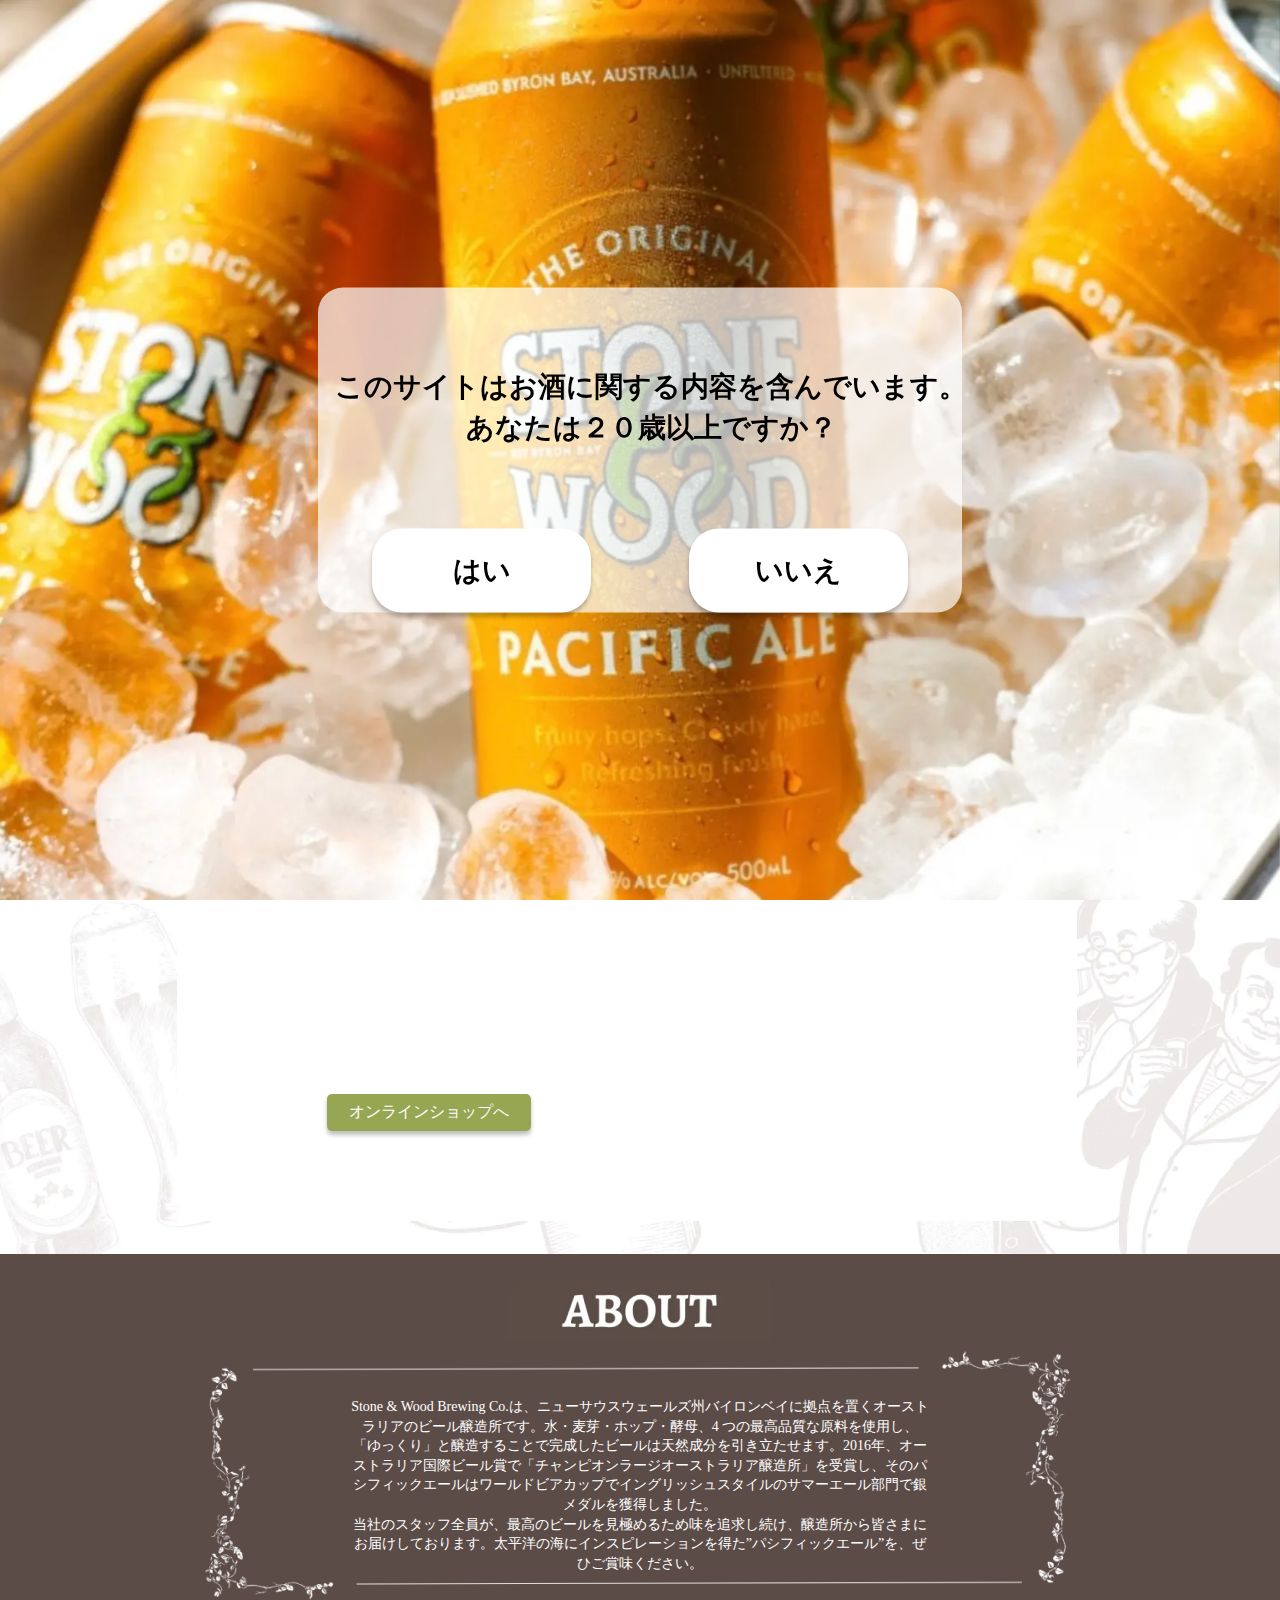
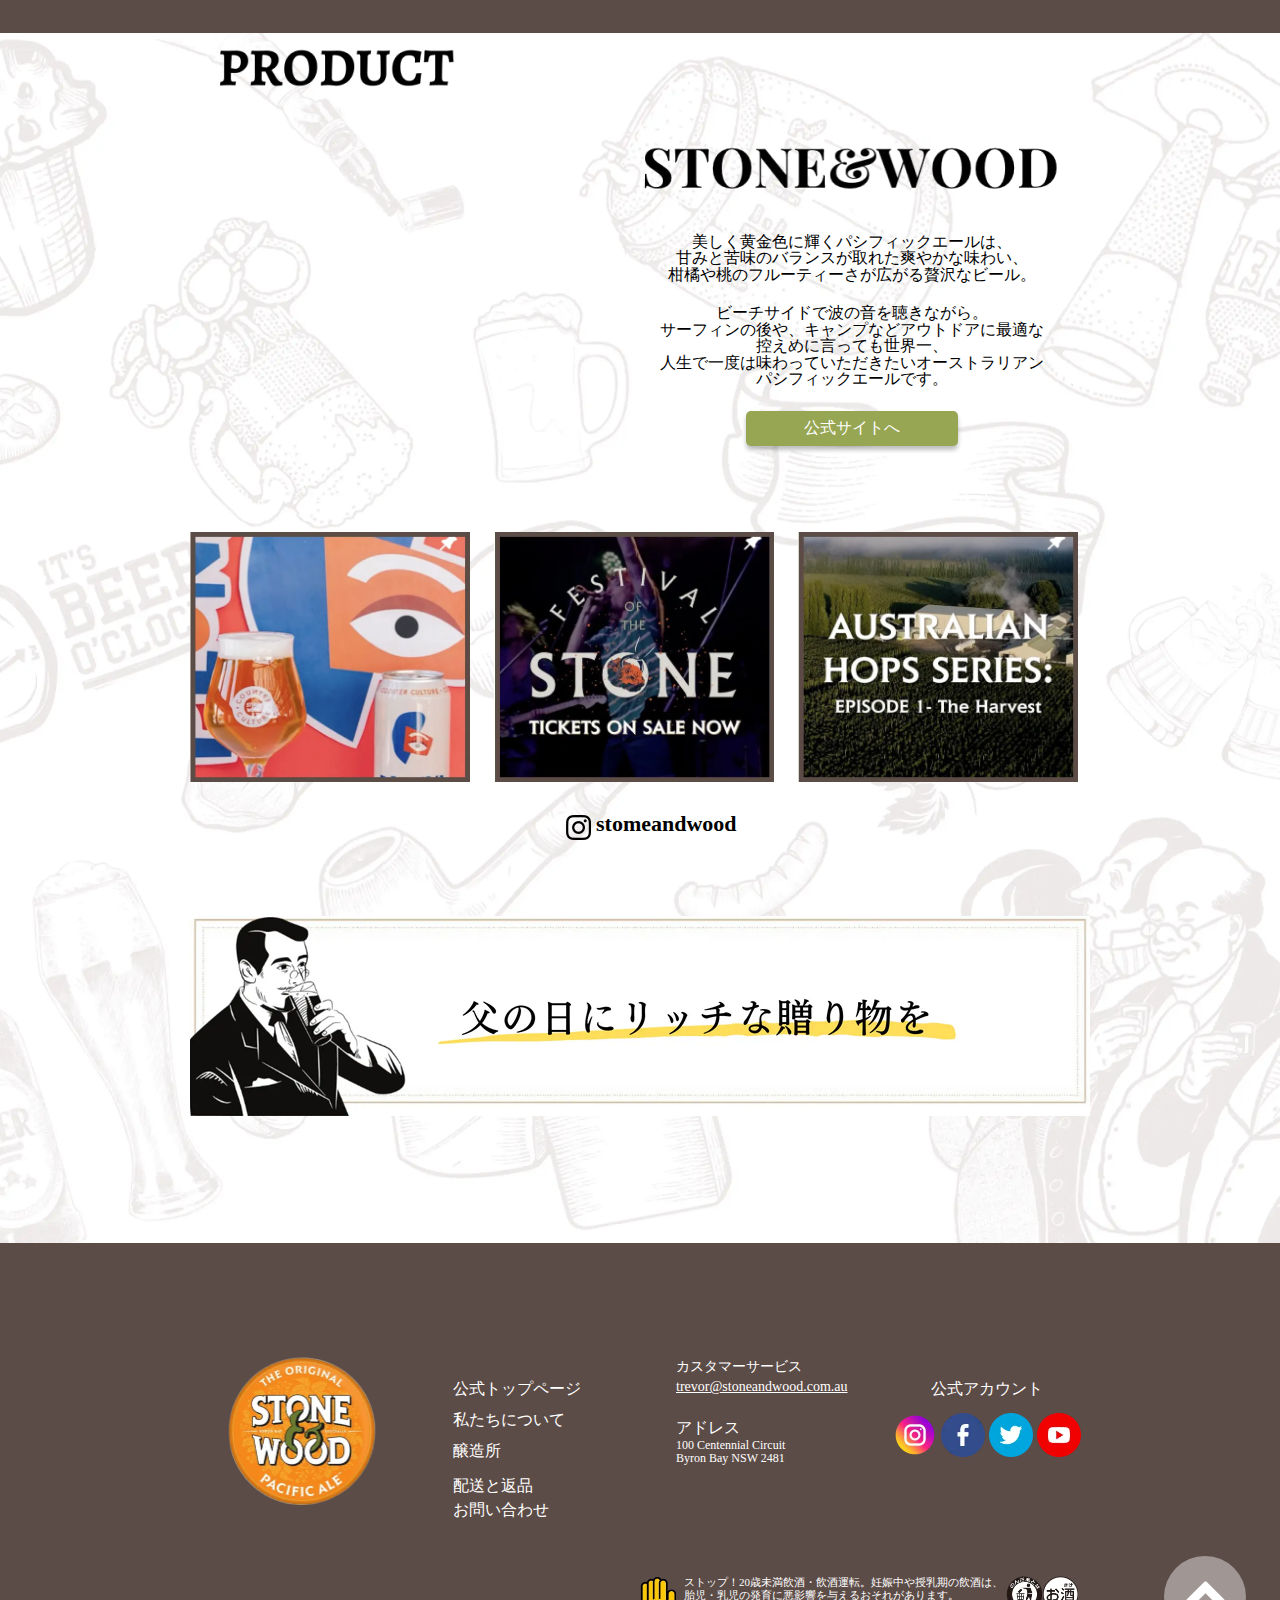
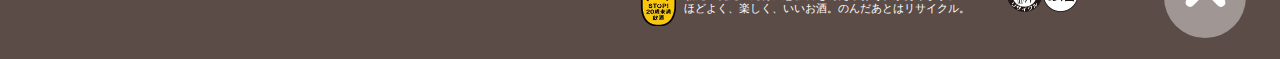
==== commit 89e90c7d: "0610" ====
--- a/index.html
+++ b/index.html
@@ -15,14 +15,14 @@
 <body>
   <!-- 年齢確認ポップアップ -->
 
-  <!-- <div id="blindfold">
+  <div id="blindfold">
     <img src="images/blindfold.webp" alt="blindfold">
     <div id="popup">
-      <h2>このサイトはお酒に関する内容を含んでいます。<br>あなたは２０歳以上ですか？</h2>
+      <h2>このサイトはお酒に関する<br class="for-sp">内容を含んでいます。<br>あなたは２０歳以上ですか？</h2>
       <button id="yes">はい</button>
       <button id="no">いいえ</button>
     </div>
-  </div> -->
+  </div>
 
   <header>
     <div class="header_logo for-pc">
@@ -291,7 +291,9 @@
             胎児・乳児の発育に悪影響を与えるおそれがあります。<br>
             ほどよく、楽しく、いいお酒。のんだあとはリサイクル。
           </p>
-          <img class="footer_note_text__img for-sp" src="images/footer-note-p-sp.webp" alt="ストップ！20歳未満飲酒・飲酒運転。妊娠中や授乳期の飲酒は、胎児・乳児の発育に悪影響を与えるおそれがあります。ほどよく、楽しく、いいお酒。のんだあとはリサイクル。" width="645" height="95">
+          <img class="footer_note_text__img for-sp" src="images/footer-note-p-sp.webp"
+            alt="ストップ！20歳未満飲酒・飲酒運転。妊娠中や授乳期の飲酒は、胎児・乳児の発育に悪影響を与えるおそれがあります。ほどよく、楽しく、いいお酒。のんだあとはリサイクル。" width="645"
+            height="95">
           <img src="images/recycle.webp" alt="のんだあとはリサイクル" class="footer_note__img recycle__img" width="71" height="71">
           <img src="images/osake.webp" alt="お酒" class="footer_note__img osake__img" width="71" height="71">
         </div>
--- a/css/style.css
+++ b/css/style.css
@@ -152,6 +152,49 @@
 /* 年齢確認ポップアップ */
 /* レスポンシブ対応 */
 @media screen and (max-width: 767px) {
+  #popup {
+    width: 80%;
+    height:clamp(360px, 96vw, 864px);
+    position: fixed;
+    top: 50%;
+    left: 50%;
+    transform: translate(-50%, -50%);
+    z-index: 10000;
+    background: rgba(255, 255, 255, 0.7);
+    border-radius: clamp(1px, 2.78vw, 25px);
+    padding-top: clamp(120px, 32vw, 288px);
+    text-align: center;
+  }
+  #popup h2 {
+    position: absolute;
+    width: 100%;
+    height: clamp(1px, 12.56vw, 113px);
+    left: clamp(1px, 1.78vw, 16px);
+    top: clamp(1px, 8.78vw, 79px);
+    font-size: 3.3rem;
+    font-weight: 700;
+    line-height: 1.464;
+    letter-spacing: 0em;
+    text-align: center;
+  }
+  #popup button {
+    display: block;
+    width: 200px;
+    height: 60px;
+    margin: 30px auto;
+    padding: 10px;
+    background-color: white;
+    background: #ffffff;
+    box-shadow: 0px 4px 4px rgba(0, 0, 0, 0.25);
+    border-radius: clamp(1px, 3.33vw, 30px);
+    font-size: 3.3rem;
+    line-height: 1.448;
+    cursor: pointer;
+    color: black;
+    font-weight: 900;
+  }
+
+
 }
 
 /* *********************************************** */
@@ -262,8 +305,8 @@
     position: fixed;
     top: 0;
     right: -100vw;
-    width: clamp( 246px, 65.6vw, 590px);
-    height: clamp( 405px, 108vw, 972px);
+    width: clamp(246px, 65.6vw, 590px);
+    height: clamp(405px, 108vw, 972px);
     transition: right 0.5s;
     overflow-y: auto;
     background-color: white;
@@ -275,35 +318,34 @@
   }
   .nav_menu__ul {
     display: block;
-    padding-top: clamp( 10px, 2.67vw, 24px);
+    padding-top: clamp(10px, 2.67vw, 24px);
   }
   .nav_menu__li {
     display: block;
-    width: clamp( 219px, 58.4vw, 526px);
-    height: clamp( 60px, 16vw, 144px);
+    width: clamp(219px, 58.4vw, 526px);
+    height: clamp(60px, 16vw, 144px);
     font-family: 'Zen Old Mincho';
     font-size: 4.2rem;
     font-weight: 700;
     line-height: 1.45;
     background-color: #dfc9b4;
     color: black;
-    margin-left: clamp( 9px, 2.4vw, 22px);
+    margin-left: clamp(9px, 2.4vw, 22px);
     text-align: center;
-    padding-top: clamp( 10px, 2.67vw, 24px);
+    padding-top: clamp(10px, 2.67vw, 24px);
   }
   .nav_menu__li:nth-child(2) {
-    margin-top: clamp( 10px, 2.67vw, 24px);
+    margin-top: clamp(10px, 2.67vw, 24px);
   }
   .nav_menu__li:nth-child(3) {
-    margin-top: clamp( 16px, 4.27vw, 38px);
+    margin-top: clamp(16px, 4.27vw, 38px);
   }
   .nav_menu__li:nth-child(4) {
-    margin-top: clamp( 12px, 3.2vw, 29px);
+    margin-top: clamp(12px, 3.2vw, 29px);
   }
   .nav_menu__li:nth-child(5) {
-    margin-top: clamp( 22px, 5.87vw, 53px);
-  }
-
+    margin-top: clamp(22px, 5.87vw, 53px);
+  }
 }
 
 /* *********************************************** */
@@ -341,22 +383,22 @@
 @media screen and (max-width: 767px) {
   #keyvisual {
     width: 100%;
-    height: clamp( 419px, 111.73vw, 1006px);
+    height: clamp(419px, 111.73vw, 1006px);
   }
   .keyvisual__img {
     width: 100%;
-    height: clamp( 419px, 111.73vw, 1006px);
+    height: clamp(419px, 111.73vw, 1006px);
     box-shadow: none;
   }
   .kv_logo {
     bottom: unset;
     right: unset;
-    top: clamp( 142px, 37.87vw, 341px);
+    top: clamp(142px, 37.87vw, 341px);
     left: 70px;
   }
   .kv_logo__img {
-    width: clamp( 247px, 65.87vw, 593px);
-    height: clamp( 135px, 36vw, 324px);
+    width: clamp(247px, 65.87vw, 593px);
+    height: clamp(135px, 36vw, 324px);
   }
 }
 
@@ -451,18 +493,18 @@
 /* レスポンシブ対応 */
 @media screen and (max-width: 767px) {
   #contents1 {
-    height: clamp( 760px, 202.67vw, 1824px);
-    padding-top: clamp( 32px, 8.53vw, 77px);
+    height: clamp(760px, 202.67vw, 1824px);
+    padding-top: clamp(32px, 8.53vw, 77px);
     background-image: url(../images/c1-bg-sp.webp);
   }
   .contents1_title {
-    width: clamp( 323px, 86.13vw, 775px);
-    height: clamp( 164px, 43.73vw, 394px);
-    margin-left: clamp( 25px, 6.67vw, 60px);
+    width: clamp(323px, 86.13vw, 775px);
+    height: clamp(164px, 43.73vw, 394px);
+    margin-left: clamp(25px, 6.67vw, 60px);
   }
   .contents1_title__img {
-    width: clamp( 323px, 86.13vw, 775px);
-    height: clamp( 164px, 43.73vw, 394px);
+    width: clamp(323px, 86.13vw, 775px);
+    height: clamp(164px, 43.73vw, 394px);
   }
   .contents1_cards {
     display: flex;
@@ -478,24 +520,24 @@
     margin: 0;
   }
   .c1_card_img {
-    width: clamp( 246px, 65.6vw, 590px);
-    height: clamp( 230px, 61.33vw, 552px);
-    margin-top: clamp( 14px, 3.73vw, 34px);
-    margin-left: clamp( 66px, 17.6vw, 158px);
+    width: clamp(246px, 65.6vw, 590px);
+    height: clamp(230px, 61.33vw, 552px);
+    margin-top: clamp(14px, 3.73vw, 34px);
+    margin-left: clamp(66px, 17.6vw, 158px);
   }
   .contents1_card__img {
-    width: clamp( 246px, 65.6vw, 590px);
-    height: clamp( 230px, 61.33vw, 552px);
+    width: clamp(246px, 65.6vw, 590px);
+    height: clamp(230px, 61.33vw, 552px);
   }
   .c1_card_text h3 {
-    margin-top: clamp( 28px, 7.47vw, 67px);
+    margin-top: clamp(28px, 7.47vw, 67px);
     font-size: 2.4rem;
     line-height: 1;
     letter-spacing: 0em;
     text-align: center;
   }
   .c1_card_text h4 {
-    margin-top: clamp( 12px, 3.2vw, 29px);
+    margin-top: clamp(12px, 3.2vw, 29px);
     padding-top: 0;
     font-size: 2.4rem;
     font-weight: 400;
@@ -504,20 +546,20 @@
 
   .c1_card_text .note__p {
     padding-top: 0;
-    font-size: 2..1rem;
+    font-size: 2.1rem;
     line-height: 1;
     letter-spacing: 0em;
   }
 
   .c1_card_text .price__p {
-    padding-top: clamp( 10px, 2.67vw, 24px);
-    padding-bottom: clamp( 30px, 8vw, 72px);
+    padding-top: clamp(10px, 2.67vw, 24px);
+    padding-bottom: clamp(30px, 8vw, 72px);
     font-size: 2.4rem;
     line-height: 1;
   }
   .c1_card_text button {
-    width: clamp( 218px, 58.13vw, 523px);
-    height: clamp( 42px, 11.2vw, 101px);
+    width: clamp(218px, 58.13vw, 523px);
+    height: clamp(42px, 11.2vw, 101px);
     font-size: 2.4rem;
     line-height: 1;
   }
@@ -564,21 +606,21 @@
 /* レスポンシブ対応 */
 @media screen and (max-width: 767px) {
   #about {
-    height: clamp( 431px, 114.93vw, 1034px);
-    padding-top: clamp( 18px, 4.8vw, 43px);
+    height: clamp(431px, 114.93vw, 1034px);
+    padding-top: clamp(18px, 4.8vw, 43px);
   }
   .about_title__img {
     display: block;
-    width: clamp( 179px, 47.73vw, 430px);
-    height: clamp( 40px, 10.67vw, 96px);
+    width: clamp(179px, 47.73vw, 430px);
+    height: clamp(40px, 10.67vw, 96px);
     margin: 0 auto;
   }
   .about_text {
     display: block;
-    width: clamp( 325px, 86.67vw, 780px);
-    height: clamp( 330px, 88vw, 792px);
+    width: clamp(325px, 86.67vw, 780px);
+    height: clamp(330px, 88vw, 792px);
     margin: 0 auto;
-    padding-top: clamp( 72px, 19.2vw, 173px);
+    padding-top: clamp(72px, 19.2vw, 173px);
     background-image: url('../images/waku3-sp.webp');
     background-size: cover;
   }
@@ -600,7 +642,6 @@
 #product {
   width: 100%;
   height: clamp(1px, 134.44vw, 1210px);
-  padding-top: clamp(1px, 6.78vw, 61px);
   background-image: url('../images/c3-bg-pc.webp');
   background-size: clamp(1px, 160vw, 1440px) clamp(1px, 134.44vw, 1210px);
   background-repeat: no-repeat;
@@ -610,7 +651,7 @@
 .product__h2 {
   display: block;
   width: fit-content;
-  margin: 0 auto;
+  margin: clamp(1px, 6.22vm, 56px) auto 0;
 }
 .product_title__img {
   width: clamp(292px, 32.44vw, 292px);
@@ -652,8 +693,7 @@
   width: clamp(1px, 43.44vw, 391px);
   height: fit-content;
   margin: 0 auto;
-  padding-top: clamp(1px, 2.22vw, 20px);
-  padding-top: 12px;
+  padding-top: clamp(12px, 3.2vw, 29px);
   text-align: center;
 }
 .product_text_box p:first-child {
@@ -809,98 +849,112 @@
 @media screen and (max-width: 767px) {
   #product {
     width: 100%;
-    height: clamp( 1280px, 341.33vw, 3072px);
-    padding-top: clamp( 21px, 5.6vw, 50px);
+    height: clamp(1094px, 291.73vw, 2626px);
+    padding-top: clamp(18px, 4.8vw, 43px);
     background-image: url('../images/c3-bg-sp.webp');
-    background-size: 100vw 340.86vw;
+    background-size: clamp(375px, 100vw, 900px) clamp(1094px, 291.73vw, 2626px);
     background-repeat: no-repeat;
     background-position: top;
-    padding-bottom: clamp( 30px, 8vw, 72px);
+  }
+  .product__h2 {
+    margin: clamp(40px, 10.67vw, 96px) auto 0;
+    margin: 0 auto 0;
   }
   .product_title__img {
-    width: clamp( 190px, 50.67vw, 456px);
-    height: clamp( 45px, 12vw, 108px);
+    width: clamp(190px, 50.67vw, 456px);
+    height: clamp(45px, 12vw, 108px);
   }
   .product_cards {
     display: block;
     height: fit-content;
-    padding-bottom: clamp( 20px, 5.33vw, 48px);
+    padding-bottom: clamp(20px, 5.33vw, 48px);
   }
   .product_img {
     width: 100%;
-    height: clamp( 294px, 78.4vw, 706px);
-    padding-top: clamp( 42px, 11.2vw, 101px);
-    padding-left: clamp( 70px, 18.67vw, 168px);
+    height: clamp(234px, 62.4vw, 562px);
+    padding-top: clamp(7px, 1.87vw, 17px);
+    padding-left: clamp(70px, 18.67vw, 168px);
   }
   .producr_img__img {
-    width: clamp( px, vw, px)275px;
-    height: 248px;
+    width: clamp(275px, 73.33vw, 660px);
+    height: clamp(229px, 61.07vw, 550px);
   }
   .product_text {
     width: 100%;
     padding: 0;
+    padding-top: clamp(11px, 2.93vw, 26px);
+    padding-top: 0px;
   }
   .product_text__img {
-    width: 240px;
-    height: 51px;
+    width: clamp(240px, 64vw, 576px);
+    height: clamp(51px, 13.6vw, 122px);
   }
   .product_text__h3 {
     display: block;
     width: fit-content;
-
-    margin-left: 60px;
+    margin-left: clamp(60px, 16vw, 144px);
   }
 
   .product_text_box {
-    width: 325px;
+    width: clamp(325px, 86.67vw, 780px);
     height: fit-content;
     margin: 0 auto;
-    padding-top: 20px;
+    padding-top: 10px;
+    padding-bottom: 15px;
     text-align: center;
   }
-
+  .product_text_box p:first-child {
+    padding-bottom: 0;
+  }
   .product_text_box p {
     display: block;
-    font-size: 14px;
+    font-size: 2.1rem;
     line-height: 1.2;
   }
 
   .product_text button {
-    width: 140px;
-    height: 35px;
-    margin: 20px auto 0;
-    font-size: 16px;
-    border-radius: 5px;
-  }
+    width: clamp(140px, 37.33vw, 336px);
+    height: clamp(35px, 9.33vw, 84px);
+    margin: clamp(20px, 5.33vw, 48px) auto 0;
+    margin: 3px auto 0;
+    font-size: 2.4rem;
+    border-radius: clamp(5px, 1.33vw, 12px);
+  }
+  .instview {
+    padding-top: clamp(57px, 15.2vw, 137px);
+    padding-top: 47px;
+  }
+
   .inst_card:not(:first-child) {
     display: none;
   }
   .inst_card:first-child {
-    width: 250px;
+    width: clamp(250px, 66.67vw, 600px);
     margin: 0 auto;
   }
   .inst_card__img:first-child {
-    width: 250px;
-    height: 250px;
+    width: clamp(250px, 66.67vw, 600px);
+    height: clamp(250px, 66.67vw, 600px);
   }
   .instview__a {
-    font-size: 22px;
+    font-size: 3.3rem;
     line-height: 1.45;
-    margin-top: 14px;
-    margin-left: 84px;
+    margin-top: clamp(14px, 3.73vw, 34px);
+    margin-left: clamp(84px, 2.24vw, 202px);
   }
   .inatview__img {
-    width: 36px;
-    height: 25px;
+    width: clamp(36px, 9.6vw, 86px);
+    height: clamp(25px, 6.67vw, 60px);
   }
   .banner {
     width: 100%;
+    margin-top: clamp(49px, 13.07vw, 118px);
     margin-top: 40px;
-    margin-left: 36px;
+    margin-left: clamp(36px, 9.6vw, 86px);
   }
   .banner_btn {
-    width: 325px;
-    height: 72px;
+    width: clamp(325px, 86.67vw, 780px);
+    height: clamp(72px, 19.2vw, 173px);
   }
 }
 
@@ -934,7 +988,6 @@
   display: flex;
 }
 .footer_nav {
-  /* display: inline-block; */
   width: clamp(1px, 24.78vw, 223px);
   margin-left: clamp(1px, 8.33vw, 75px);
   font-size: 1rem;
@@ -1042,8 +1095,6 @@
   height: clamp(1px, 9.11vw, 82px);
   background-color: rgba(255, 255, 255, 0.42);
   border-radius: 50%;
-  /* bottom: clamp( 1px, 2.67vw, 24px); */
-  /* left: clamp( 1px, 25.56vw, 230px); */
 }
 .topmove_btn::before {
   position: relative;
@@ -1078,8 +1129,8 @@
 @media screen and (max-width: 767px) {
   footer {
     width: 100%;
-    height: 580px;
-    padding-top: 16px;
+    height: clamp(580px, 154.67vw, 1392px);
+    padding-top: clamp(16px, 4.27vw, 38px);
   }
 
   .footer_box {
@@ -1096,27 +1147,27 @@
     width: 50%;
   }
   .logo_circle {
-    width: 98px;
-    height: 100px;
+    width: clamp(98px, 26.13vw, 235px);
+    height: clamp(100px, 26.67vw, 240px);
     margin: 0 auto;
   }
   .logo_circle__img {
-    width: 100px;
-    height: 100px;
+    width: clamp(100px, 26.67vw, 240px);
+    height: clamp(100px, 26.67vw, 240px);
   }
 
   .sns {
-    margin-top: 8px;
+    margin-top: clamp(8px, 2.13vw, 19px);
     width: 100%;
-    font-size: 16px;
+    font-size: 2.4rem;
     line-height: 1.45;
     text-align: center;
-    padding-bottom: 56px;
+    padding-bottom: clamp(56px, 14.93vw, 134px);
   }
   .sns p {
     display: block;
     width: 100%;
-    padding-bottom: 8px;
+    padding-bottom: clamp(8px, 2.13vw, 19px);
   }
   .sns_img {
     display: inline-block;
@@ -1126,57 +1177,57 @@
   }
 
   .sns__img:first-child {
-    width: 34px;
-    height: 31px;
+    width: clamp(34px, 9.07vw, 82px);
+    height: clamp(31px, 8.27vw, 74px);
   }
   .sns__img:not(:first-child) {
-    width: 31px;
-    height: 31px;
+    width: clamp(31px, 8.27vw, 74px);
+    height: clamp(31px, 8.27vw, 74px);
   }
 
   .footer_nav {
     display: inline-block;
     width: fit-content;
-    margin-left: 27px;
-    font-size: 16px;
+    margin-left: clamp(27px, 7.2vw, 65px);
+    font-size: 2.4rem;
     line-height: 1.448;
   }
   .footer__nav__li:first-child {
     margin-top: 0;
   }
   .footer__nav__li:nth-child(2) {
-    margin-top: 8px;
+    margin-top: clamp(8px, 2.13vw, 19px);
   }
   .footer__nav__li:nth-child(3) {
-    margin-top: 8px;
+    margin-top: clamp(8px, 2.13vw, 19px);
   }
   .footer__nav__li:nth-child(4) {
-    margin-top: 8px;
+    margin-top: clamp(8px, 2.13vw, 19px);
   }
   .footer__nav__li:last-child {
-    margin-top: 8px;
+    margin-top: clamp(8px, 2.13vw, 19px);
   }
   .footer_info {
     display: inline-block;
     width: fit-content;
-    margin-left: 30px;
+    margin-left: clamp(30px, 8vw, 72px);
   }
   .footer_info_customer p {
     font-size: 14px;
     line-height: 1.45;
   }
   .footer_info_customer a {
-    font-size: 14px;
+    font-size: 2.1rem;
     line-height: 1.45;
     text-decoration: underline;
   }
   .footer_info_address p:first-child {
     margin-top: clamp(1px, 2vw, 18px);
-    font-size: 16px;
+    font-size: 2.4rem;
     line-height: 1.45;
   }
   .footer_info_address p:last-child {
-    font-size: 12px;
+    font-size: 1.8rem;
     line-height: 1.1;
   }
 
@@ -1187,37 +1238,37 @@
   }
   .footer_note__p {
     display: none;
-    margin-left: 54px;
-    width: 261px;
-    font-size: 6px;
+    margin-left: clamp(54px, 14.4vw, 130px);
+    width: clamp(261px, 69.6vw, 626px) px;
+    font-size: 0.9rem;
     line-height: 1.21;
   }
   .footer_note_text__img {
     display: block;
-    width: 250px;
-    height: 36px;
-    margin: 60px auto 0;
+    width: clamp(250px, 66.67vw, 600px);
+    height: clamp(36px, 9.6vw, 86px);
+    margin: clamp(60px, 16vw, 144px) auto 0;
   }
   .stop__img {
     position: relative;
-    top: 56px;
-    left: 30px;
-    width: 33px;
-    height: 45px;
+    top: clamp(56px, 14.93vw, 134px);
+    left: clamp(30px, 8vw, 72px);
+    width: clamp(33px, 8.8vw, 79px);
+    height: clamp(45px, 12vw, 108px);
   }
   .recycle__img {
     position: relative;
-    top: -75px;
-    left: 63px;
-    width: 33px;
-    height: 33px;
+    top: clamp(-180px, -20vw, -75px);
+    left: clamp(63px, 16.8vw, 151px);
+    width: clamp(33px, 8.8vw, 79px);
+    height: clamp(33px, 8.8vw, 79px);
   }
   .osake__img {
     position: relative;
-    top: -75px;
-    left: 61px;
-    width: 33px;
-    height: 33px;
+    top: clamp(-180px, -20vw, -75px);
+    left: clamp(61px, 16.27vw, 146px);
+    width: clamp(33px, 8.8vw, 79px);
+    height: clamp(33px, 8.8vw, 79px);
   }
 
   .topmove_btn__a {
